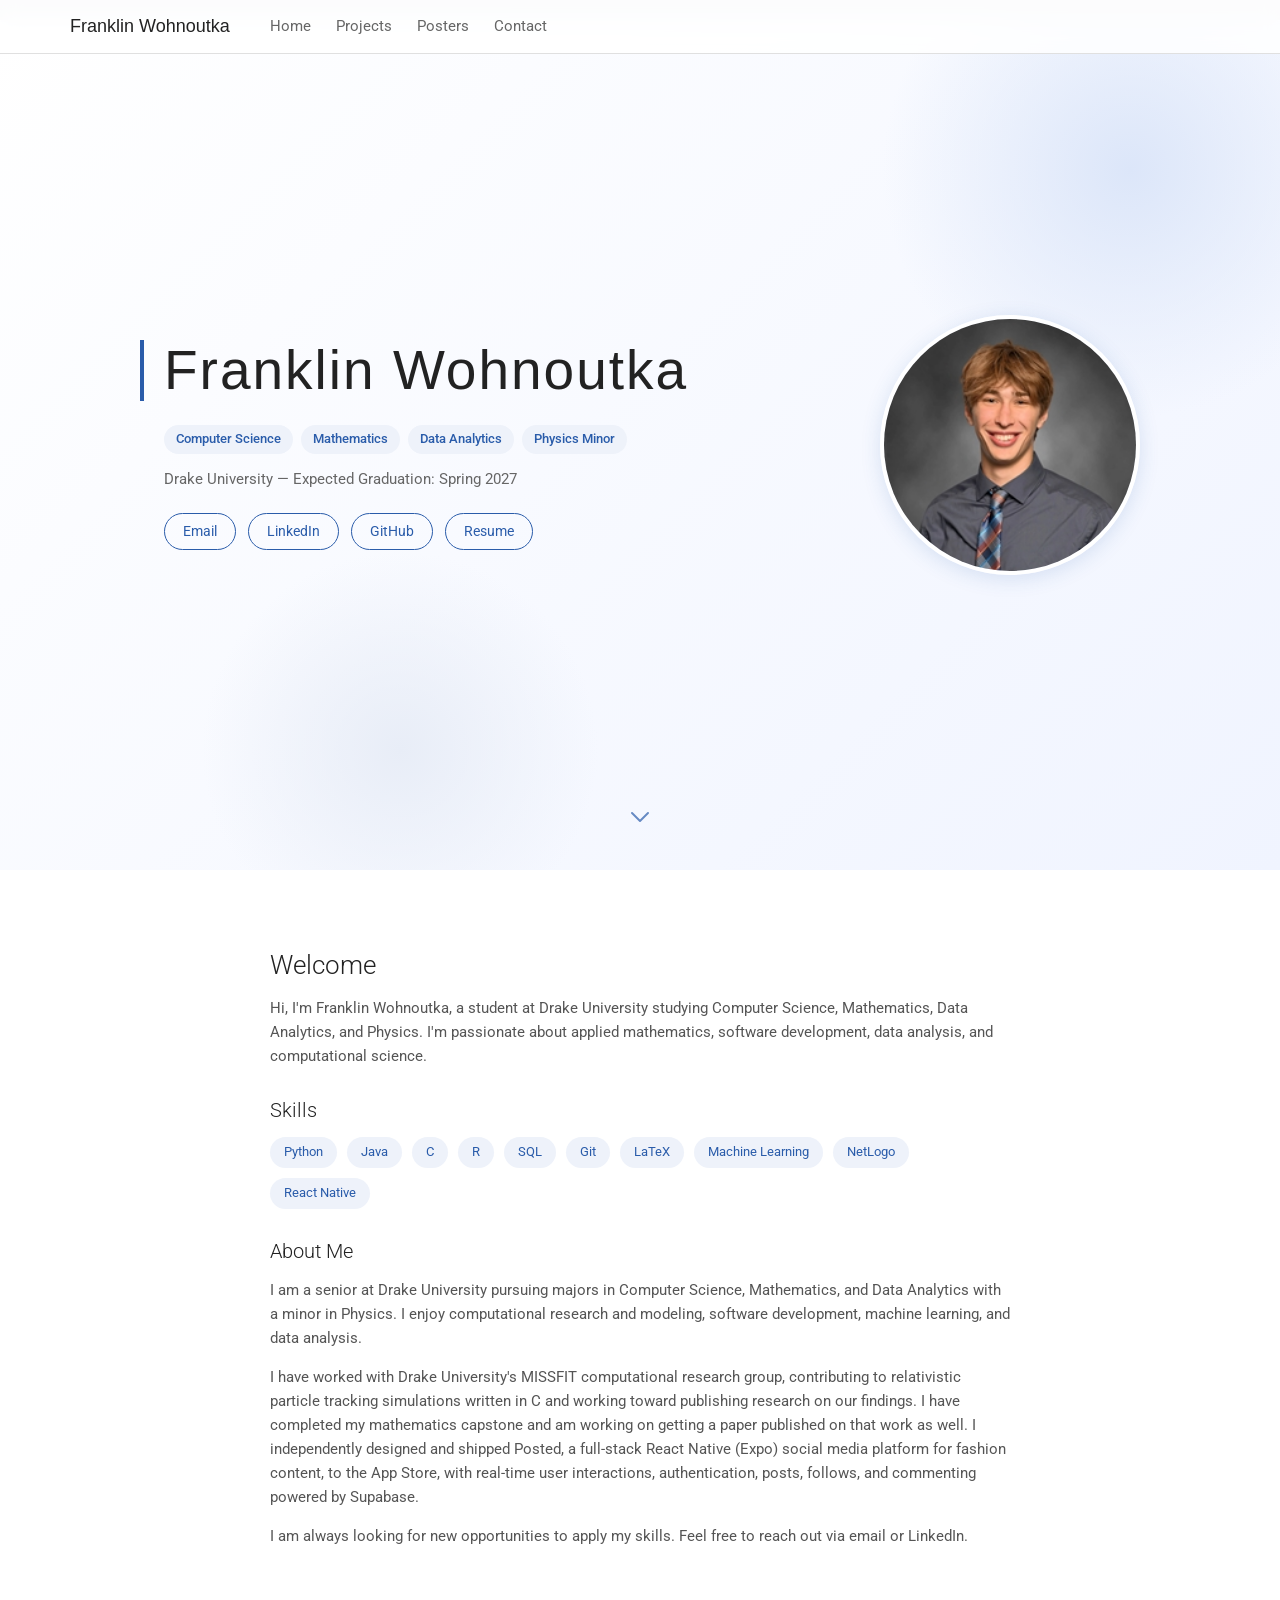
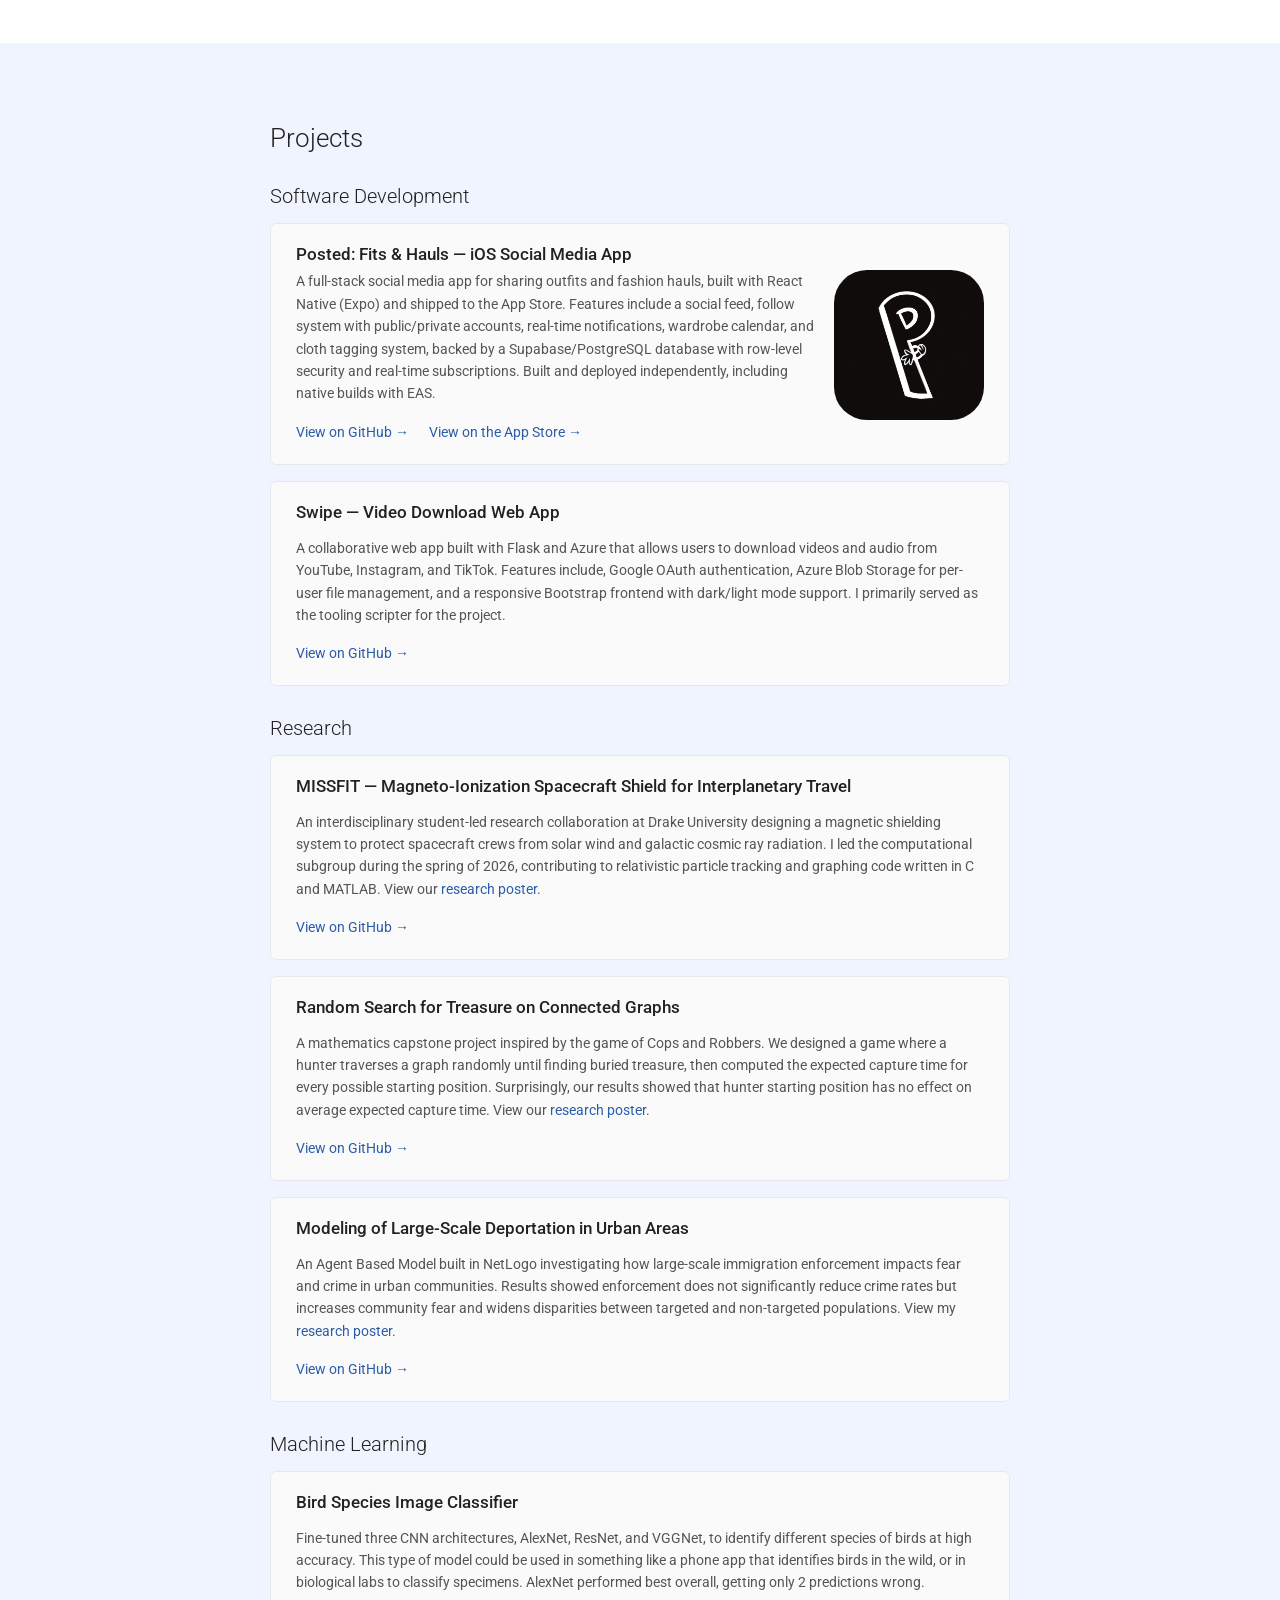
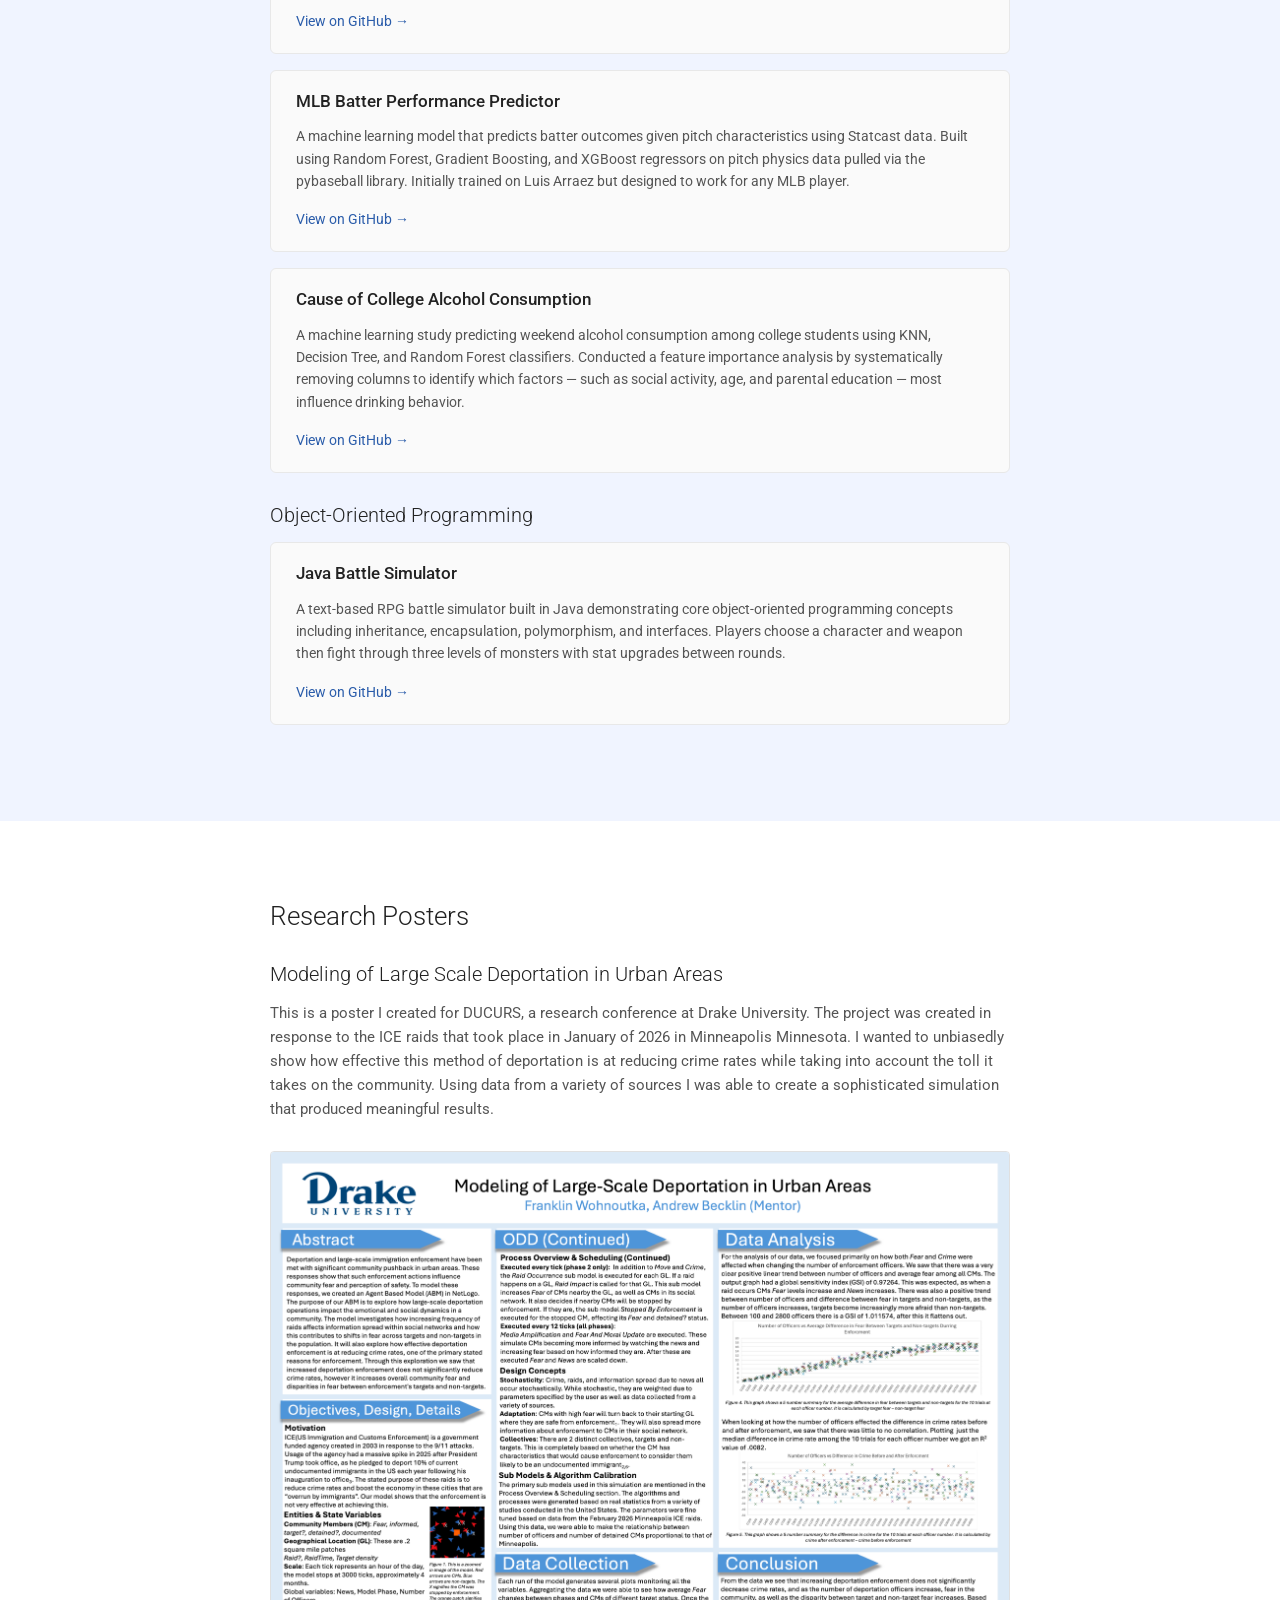
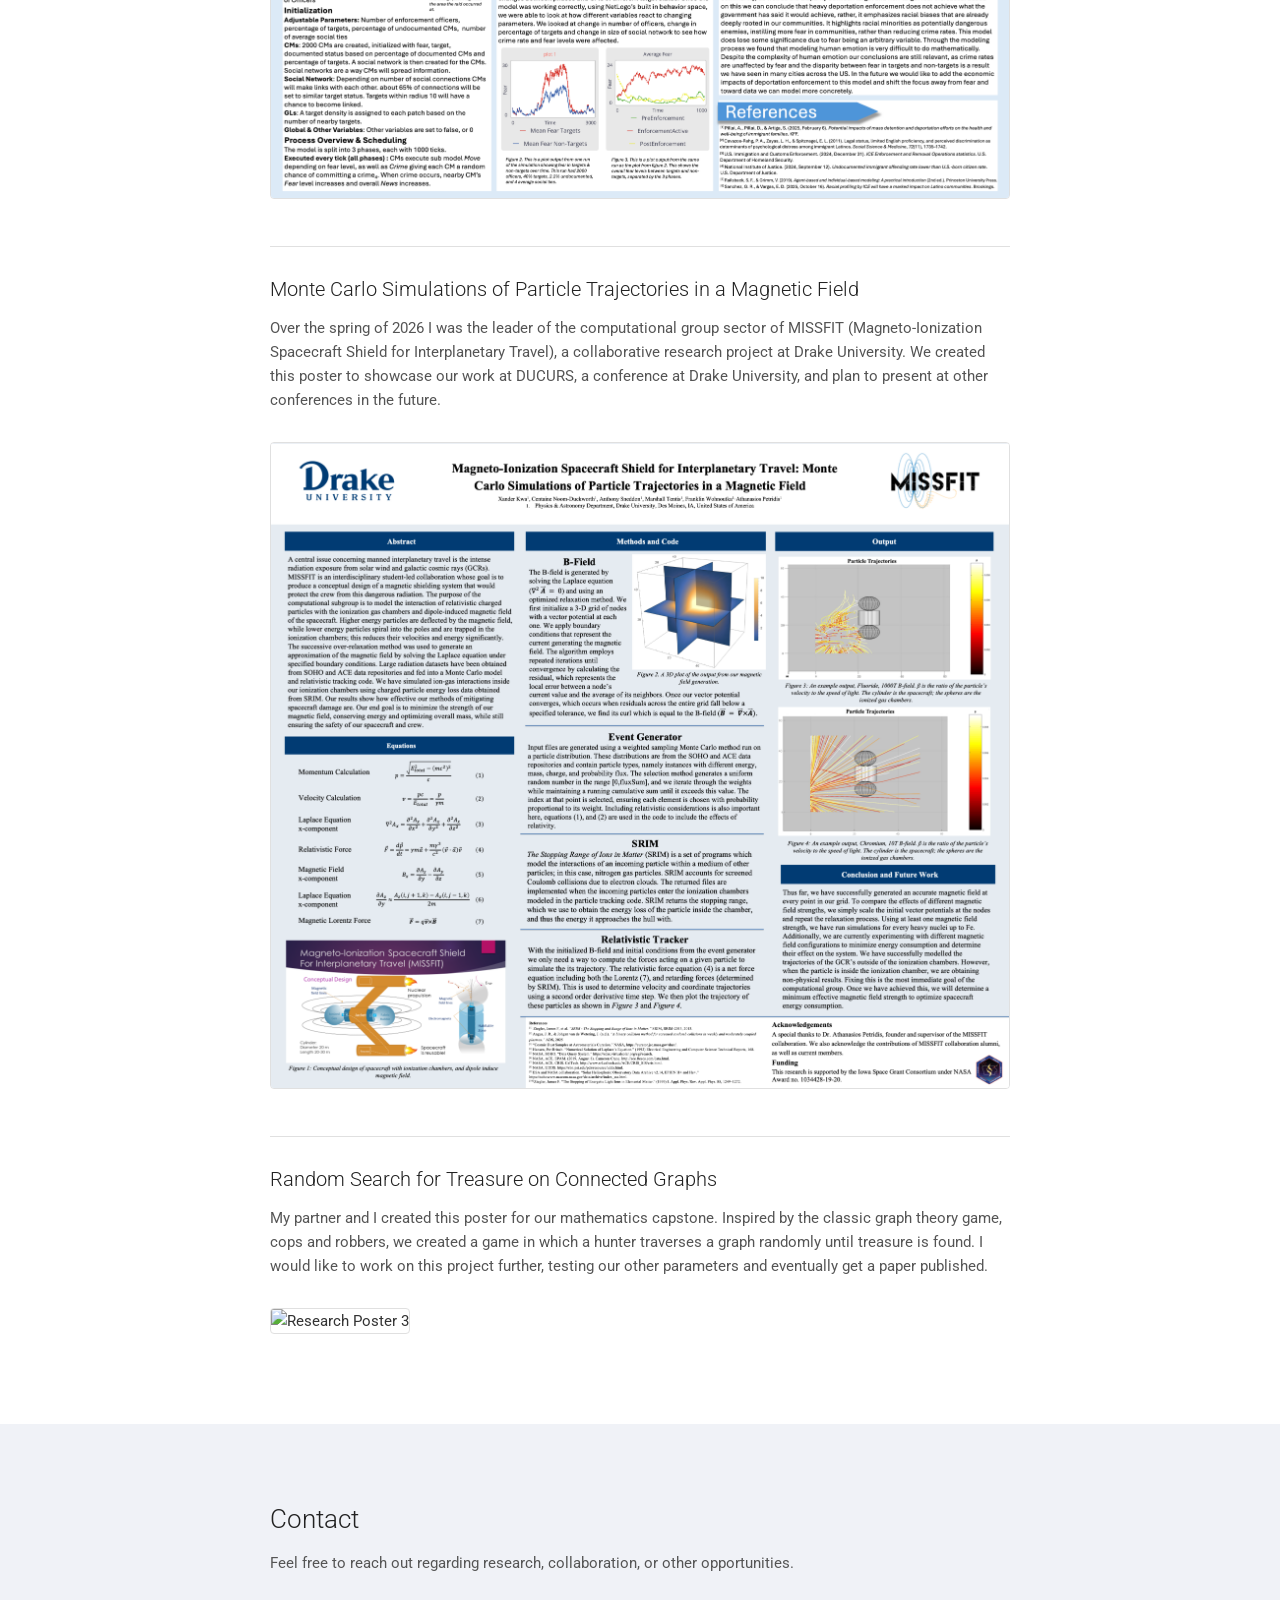
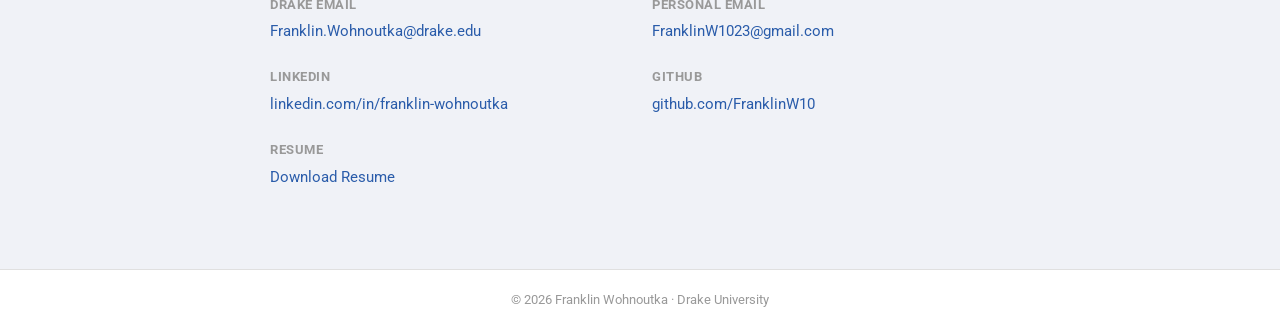
==== index.html @ c583f4cc "updating resume" ====
<!doctype html>
<html lang="en">
  <head>
    <meta charset="utf-8" />
    <title>Franklin Wohnoutka</title>

    <meta name="description" content="Franklin Wohnoutka Portfolio" />
    <meta name="author" content="Franklin Wohnoutka" />
    <meta name="viewport" content="width=device-width, initial-scale=1" />

    <link
      rel="stylesheet"
      href="https://cdnjs.cloudflare.com/ajax/libs/normalize/8.0.1/normalize.min.css"
    />

    <link
      rel="stylesheet"
      href="https://fonts.googleapis.com/css?family=Roboto:300,400,500"
    />

    <link
      rel="stylesheet"
      href="https://fonts.googleapis.com/css2?family=Playfair+Display:wght@400;500&display=swap"
    />

    <link rel="stylesheet" href="style.css" />

    <script src="https://code.jquery.com/jquery-3.4.1.min.js"></script>
  </head>

  <body>
    <!-- NAVIGATION -->

    <nav id="navbar">
      <div class="nav-container">
        <a href="#header" class="nav-name"> Franklin Wohnoutka </a>

        <ul class="main-menu">
          <li><a href="#home" class="active">Home</a></li>
          <li><a href="#projects">Projects</a></li>
          <li><a href="#posters">Posters</a></li>
          <li><a href="#contact">Contact</a></li>
        </ul>
      </div>
    </nav>
    <!-- HEADER -->

    <header id="header">
      <div class="header-inner">
        <div class="header-left">
          <h1>Franklin Wohnoutka</h1>
          <div class="badges">
            <span class="badge">Computer Science</span>
            <span class="badge">Mathematics</span>
            <span class="badge">Data Analytics</span>
            <span class="badge">Physics Minor</span>
          </div>
          <p class="subtitle">
            Drake University — Expected Graduation: Spring 2027
          </p>
          <div class="header-links">
            <a href="mailto:Franklin.Wohnoutka@drake.edu">Email</a>
            <a
              href="https://www.linkedin.com/in/franklin-wohnoutka-626499330/"
              target="_blank"
              >LinkedIn</a
            >
            <a href="https://github.com/FranklinW10" target="_blank">GitHub</a>
            <a href="Franklin_Wohnoutka_ResumeSep2026.pdf" download>Resume</a>
          </div>
        </div>
        <img
          src="638671139316132426.jpg"
          alt="Franklin Wohnoutka"
          class="headshot"
        />
      </div>
      <a href="#home" class="scroll-arrow" aria-label="Scroll down">
        <svg
          xmlns="http://www.w3.org/2000/svg"
          width="32"
          height="32"
          viewBox="0 0 24 24"
          fill="none"
          stroke="#2a5caa"
          stroke-width="1.5"
          stroke-linecap="round"
          stroke-linejoin="round"
        >
          <polyline points="6 9 12 15 18 9"></polyline>
        </svg>
      </a>
    </header>

    <!-- MAIN CONTENT -->

    <div id="container">
      <div class="inner">
        <div id="content">
          <!-- HOME -->

          <section id="home" class="content-region">
            <h2>Welcome</h2>
            <p>
              Hi, I'm Franklin Wohnoutka, a student at Drake University studying
              Computer Science, Mathematics, Data Analytics, and Physics. I'm
              passionate about applied mathematics, software development, data
              analysis, and computational science.
            </p>

            <h3>Skills</h3>
            <div class="skills">
              <span class="skill-tag">Python</span>
              <span class="skill-tag">Java</span>
              <span class="skill-tag">C</span>
              <span class="skill-tag">R</span>
              <span class="skill-tag">SQL</span>
              <span class="skill-tag">Git</span>
              <span class="skill-tag">LaTeX</span>
              <span class="skill-tag">Machine Learning</span>
              <span class="skill-tag">NetLogo</span>
              <span class="skill-tag">React Native</span>
            </div>
            <!-- Add this latter 
            <div class="project-strip">
            <img src="missfit-output.png" alt="MISSFIT simulation">
            <img src="ml-chart.png" alt="ML feature importance">
            <img src="abm-output.png" alt="ABM model">
            <img src="graph-output.png" alt="Graph theory">
            </div>
            -->
            <h3>About Me</h3>
            <p>
              I am a senior at Drake University pursuing majors in Computer
              Science, Mathematics, and Data Analytics with a minor in Physics.
              I enjoy computational research and modeling, software development,
              machine learning, and data analysis.
            </p>
            <p>
              I have worked with Drake University's MISSFIT computational
              research group, contributing to relativistic particle tracking
              simulations written in C and working toward publishing research on
              our findings. I have completed my mathematics capstone and am
              working on getting a paper published on that work as well. I
              independently designed and shipped Posted, a full-stack React
              Native (Expo) social media platform for fashion content, to the
              App Store, with real-time user interactions, authentication,
              posts, follows, and commenting powered by Supabase.
            </p>
            <p>
              I am always looking for new opportunities to apply my skills. Feel
              free to reach out via email or LinkedIn.
            </p>
          </section>

          <!-- PROJECTS -->

          <section id="projects" class="content-region">
            <h2>Projects</h2>
            <h3>Software Development</h3>

            <div class="project-card">
              <h4>Posted: Fits & Hauls — iOS Social Media App</h4>
              <div class="card-body">
                <p>
                  A full-stack social media app for sharing outfits and fashion
                  hauls, built with React Native (Expo) and shipped to the App
                  Store. Features include a social feed, follow system with
                  public/private accounts, real-time notifications, wardrobe
                  calendar, and cloth tagging system, backed by a
                  Supabase/PostgreSQL database with row-level security and
                  real-time subscriptions. Built and deployed independently,
                  including native builds with EAS.
                </p>
                <img
                  src="posted-logo.png"
                  alt="Posted logo"
                  class="inline-logo"
                />
              </div>
              <a
                href="https://github.com/FranklinW10/DigitalWardrobeApp"
                target="_blank"
                >View on GitHub →</a
              >
              <a
                href="https://apps.apple.com/us/app/posted-fits-hauls/id6791696227"
                target="_blank"
                style="margin-left: 16px"
                >View on the App Store →</a
              >
            </div>

            <div class="project-card">
              <h4>Swipe — Video Download Web App</h4>
              <p>
                A collaborative web app built with Flask and Azure that allows
                users to download videos and audio from YouTube, Instagram, and
                TikTok. Features include, Google OAuth authentication, Azure
                Blob Storage for per-user file management, and a responsive
                Bootstrap frontend with dark/light mode support. I primarily
                served as the tooling scripter for the project.
              </p>
              <a
                href="https://github.com/CS188-Swipe/Swipe/tree/main"
                target="_blank"
                >View on GitHub →</a
              >
            </div>
            <h3>Research</h3>

            <div class="project-card">
              <h4>
                MISSFIT — Magneto-Ionization Spacecraft Shield for
                Interplanetary Travel
              </h4>
              <p>
                An interdisciplinary student-led research collaboration at Drake
                University designing a magnetic shielding system to protect
                spacecraft crews from solar wind and galactic cosmic ray
                radiation. I led the computational subgroup during the spring of
                2026, contributing to relativistic particle tracking and
                graphing code written in C and MATLAB. View our
                <a href="#posters">research poster</a>.
              </p>
              <a
                href="https://github.com/FranklinW10/MISSFIT-Computational"
                target="_blank"
                >View on GitHub →</a
              >
            </div>
            <div class="project-card">
              <h4>Random Search for Treasure on Connected Graphs</h4>
              <p>
                A mathematics capstone project inspired by the game of Cops and
                Robbers. We designed a game where a hunter traverses a graph
                randomly until finding buried treasure, then computed the
                expected capture time for every possible starting position.
                Surprisingly, our results showed that hunter starting position
                has no effect on average expected capture time. View our
                <a href="#posters">research poster</a>.
              </p>
              <a
                href="https://github.com/FranklinW10/GraphTheoryCapstone"
                target="_blank"
                >View on GitHub →</a
              >
            </div>
            <div class="project-card">
              <h4>Modeling of Large-Scale Deportation in Urban Areas</h4>
              <p>
                An Agent Based Model built in NetLogo investigating how
                large-scale immigration enforcement impacts fear and crime in
                urban communities. Results showed enforcement does not
                significantly reduce crime rates but increases community fear
                and widens disparities between targeted and non-targeted
                populations. View my <a href="#posters">research poster</a>.
              </p>
              <a
                href="https://github.com/FranklinW10/ModelingLargeScaleDeportation/tree/main"
                target="_blank"
                >View on GitHub →</a
              >
            </div>

            <h3>Machine Learning</h3>

            <div class="project-card">
              <h4>Bird Species Image Classifier</h4>
              <p>
                Fine-tuned three CNN architectures, AlexNet, ResNet, and VGGNet,
                to identify different species of birds at high accuracy. This
                type of model could be used in something like a phone app that
                identifies birds in the wild, or in biological labs to classify
                specimens. AlexNet performed best overall, getting only 2
                predictions wrong.
              </p>
              <a
                href="https://github.com/FranklinW10/MLBirdImageClassifacation"
                target="_blank"
                >View on GitHub →</a
              >
            </div>

            <div class="project-card">
              <h4>MLB Batter Performance Predictor</h4>
              <p>
                A machine learning model that predicts batter outcomes given
                pitch characteristics using Statcast data. Built using Random
                Forest, Gradient Boosting, and XGBoost regressors on pitch
                physics data pulled via the pybaseball library. Initially
                trained on Luis Arraez but designed to work for any MLB player.
              </p>
              <a
                href="https://colab.research.google.com/github/FranklinW10/MLGamePred/blob/main/BaseballMLWalkthough.ipynb"
                target="_blank"
                >View on GitHub →</a
              >
            </div>

            <div class="project-card">
              <h4>Cause of College Alcohol Consumption</h4>
              <p>
                A machine learning study predicting weekend alcohol consumption
                among college students using KNN, Decision Tree, and Random
                Forest classifiers. Conducted a feature importance analysis by
                systematically removing columns to identify which factors — such
                as social activity, age, and parental education — most influence
                drinking behavior.
              </p>
              <a
                href="https://github.com/FranklinW10/CollegeAlcoholMLAnalysis/tree/main"
                target="_blank"
                >View on GitHub →</a
              >
            </div>

            <h3>Object-Oriented Programming</h3>
            <div class="project-card">
              <h4>Java Battle Simulator</h4>
              <p>
                A text-based RPG battle simulator built in Java demonstrating
                core object-oriented programming concepts including inheritance,
                encapsulation, polymorphism, and interfaces. Players choose a
                character and weapon then fight through three levels of monsters
                with stat upgrades between rounds.
              </p>
              <a
                href="https://github.com/FranklinW10/OOPBattleSimulator"
                target="_blank"
                >View on GitHub →</a
              >
            </div>
          </section>

          <!-- POSTERS -->

          <section id="posters" class="content-region">
            <h2>Research Posters</h2>

            <h3>Modeling of Large Scale Deportation in Urban Areas</h3>
            <p>
              This is a poster I created for DUCURS, a research conference at
              Drake University. The project was created in response to the ICE
              raids that took place in January of 2026 in Minneapolis Minnesota.
              I wanted to unbiasedly show how effective this method of
              deportation is at reducing crime rates while taking into account
              the toll it takes on the community. Using data from a variety of
              sources I was able to create a sophisticated simulation that
              produced meaningful results.
            </p>
            <img src="Slide1.png" class="poster" alt="Research Poster 1" />
            <hr />

            <h3>
              Monte Carlo Simulations of Particle Trajectories in a Magnetic
              Field
            </h3>
            <p>
              Over the spring of 2026 I was the leader of the computational
              group sector of MISSFIT (Magneto-Ionization Spacecraft Shield for
              Interplanetary Travel), a collaborative research project at Drake
              University. We created this poster to showcase our work at DUCURS,
              a conference at Drake University, and plan to present at other
              conferences in the future.
            </p>
            <img src="MISSFITCOMP.png" class="poster" alt="Research Poster 2" />
            <hr />

            <h3>Random Search for Treasure on Connected Graphs</h3>
            <p>
              My partner and I created this poster for our mathematics capstone.
              Inspired by the classic graph theory game, cops and robbers, we
              created a game in which a hunter traverses a graph randomly until
              treasure is found. I would like to work on this project further,
              testing our other parameters and eventually get a paper published.
            </p>
            <img
              src="Cops_and_Buried_Treasure__Copy_.png"
              class="poster"
              alt="Research Poster 3"
            />
          </section>

          <!-- CONTACT -->

          <section id="contact" class="content-region">
            <h2>Contact</h2>

            <p>
              Feel free to reach out regarding research, collaboration, or other
              opportunities.
            </p>

            <div class="contact-grid">
              <div class="contact-item">
                <strong>Drake Email</strong>
                <a href="mailto:Franklin.Wohnoutka@drake.edu"
                  >Franklin.Wohnoutka@drake.edu</a
                >
              </div>

              <div class="contact-item">
                <strong>Personal Email</strong>
                <a href="mailto:FranklinW1023@gmail.com"
                  >FranklinW1023@gmail.com</a
                >
              </div>

              <div class="contact-item">
                <strong>LinkedIn</strong>
                <a
                  href="https://www.linkedin.com/in/franklin-wohnoutka-626499330/"
                  target="_blank"
                  >linkedin.com/in/franklin-wohnoutka</a
                >
              </div>

              <div class="contact-item">
                <strong>GitHub</strong>
                <a href="https://github.com/FranklinW10" target="_blank"
                  >github.com/FranklinW10</a
                >
              </div>

              <div class="contact-item">
                <strong>Resume</strong>
                <a href="Franklin_Wohnoutka_ResumeSep2026.pdf" download
                  >Download Resume</a
                >
              </div>
            </div>
          </section>
        </div>
      </div>
    </div>

    <footer>
      <p>© 2026 Franklin Wohnoutka · Drake University</p>
    </footer>

    <script>
      $(window).on("scroll", function () {
        let current = "";

        $("section").each(function () {
          let top = $(this).offset().top - 120;

          if ($(window).scrollTop() >= top) {
            current = $(this).attr("id");
          }
        });

        $(".main-menu a").removeClass("active");

        $('.main-menu a[href="#' + current + '"]').addClass("active");
      });
    </script>
    <div class="lightbox" id="lightbox">
      <img id="lightbox-img" src="" alt="Expanded poster" />
    </div>

    <script>
      document.querySelectorAll(".poster").forEach(function (img) {
        img.addEventListener("click", function () {
          document.getElementById("lightbox-img").src = this.src;
          document.getElementById("lightbox").classList.add("active");
        });
      });

      document
        .getElementById("lightbox")
        .addEventListener("click", function () {
          this.classList.remove("active");
        });
    </script>
  </body>
</html>
---- style.css ----
/* Global reset */
*,
*::before,
*::after {
  box-sizing: border-box;
}

html {
  font-size: 62.5%;
  scroll-behavior: smooth;
}

body {
    overflow-x: hidden;
  margin: 0;
  padding: 0;
  font-size: 1.5rem;
  line-height: 1.6;
  font-weight: 400;
  font-family: "Roboto", "Helvetica Neue", Helvetica, Arial, sans-serif;
  color: #333;
  background-color: #e8ebee;
}
.card-body {
  display: flex;
  align-items: stretch;
  gap: 16px;
}

.card-body p {
  flex: 1;
  margin: 0;
}

.inline-logo {
  height: 150px;
  width: 150px;
  border-radius: 22%;
  object-fit: cover;
  flex-shrink: 0;
}

/* Links */
a {
  color: #2a5caa;
  text-decoration: none;
}
a:hover {
  text-decoration: underline;
}
a:focus {
  outline: 2px dotted #2a5caa;
  outline-offset: 2px;
}

/* Headings */
h1, h2, h3, h4, h5, h6 {
  margin-top: 0;
  margin-bottom: 1.5rem;
  line-height: 1.2;
  font-weight: 300;
  color: #222;
}
h1 {
  font-family: "Playfair Display", Georgia, serif;
  font-size: 3.6rem;
  font-weight: 500;
  letter-spacing: .05rem;
}
h2 { font-size: 2.6rem; }
h3 { font-size: 2rem; margin-top: 3rem; }
h4 { font-size: 1.7rem; font-weight: 500; margin-bottom: .5rem; }

p {
  margin-bottom: 1.5rem;
  color: #555;
}

/* Sticky navbar */
#navbar {
  position: fixed;
  top: 0;
  width: 100%;
  margin: 0;
  padding: 12px 0;
  background: rgba(255, 255, 255, 0.85);
  backdrop-filter: blur(10px);
  -webkit-backdrop-filter: blur(10px);
  border-bottom: 1px solid #e0e0e0;
  z-index: 1000;
}




.nav-container {
  display: flex;
  align-items: center;
  width: 100%;
  max-width: 1200px;
  margin: 0 auto;
  padding: 0 30px;
  gap: 40px;
}

.main-menu {
  display: flex;
  gap: 25px;
  list-style: none;
  margin: 0;
  padding: 0;
}

.nav-name {
  font-size: clamp(1.2rem, 2vw, 1.8rem);
  font-weight: 500;
  font-family: "Raleway", sans-serif;
  color: #222;
  text-decoration: none;
  white-space: nowrap;
}
.nav-name:hover {
  color: #2a5caa;
  text-decoration: none;
}

.main-menu a {
  font-size: clamp(1.1rem, 1.5vw, 1.5rem);
  color: #666;
  text-decoration: none;
  font-size: 1.5rem;
}
.main-menu a:hover { color: #222; }
.main-menu a.active {
  color: #222;
  border-bottom: 2px solid #2a5caa;
}

/* Header — full viewport height */
#header {
    
  min-height: calc(100vh - 50px);
  margin-top: 20px;
  padding: 80px;
  background: linear-gradient(135deg, #ffffff 0%, #f0f4ff 100%);
  position: relative;
  overflow: hidden;
  display: flex;
  align-items: center;
  justify-content: center;
    margin-left: 0;
  margin-right: 0;
  width: 100%;
}

#header::before {
  content: "";
  position: absolute;
  top: -100px;
  right: -100px;
  width: 500px;
  height: 500px;
  border-radius: 50%;
  background: radial-gradient(circle, #dce6f9 0%, transparent 70%);
  z-index: 0;
}

#header::after {
  content: "";
  position: absolute;
  bottom: -80px;
  left: 200px;
  width: 400px;
  height: 400px;
  border-radius: 50%;
  background: radial-gradient(circle, #e8edf7 0%, transparent 70%);
  z-index: 0;
}

.header-inner {
  display: flex;
  justify-content: space-between;
  align-items: center;
  gap: 60px;
  width: 100%;
  max-width: 1000px;
  position: relative;
  z-index: 1;
}

.header-left {
  display: flex;
  flex-direction: column;
}

.header-left h1 {
  font-family: "Raleway", sans-serif;
  font-weight: 300;
  letter-spacing: .2rem;
  font-size: 5.5rem;
  margin-bottom: 12px;
  padding-left: 20px;
  border-left: 4px solid #2a5caa;
  line-height: 1.1;
}

.badges {
  display: flex;
  flex-wrap: wrap;
  gap: 8px;
  margin: 12px 0;
  padding-left: 24px;
}

.badge {
  background: #eef2fa;
  color: #2a5caa;
  padding: 4px 12px;
  border-radius: 20px;
  font-size: 1.3rem;
  font-weight: 500;
}

.subtitle {
  margin: 4px 0;
  line-height: 1.3;
  padding-left: 24px;
  color: #666;
  font-size: 1.5rem;
}

.header-links {
  display: flex;
  gap: 12px;
  margin-top: 20px;
  padding-left: 24px;
}

.header-links a {
  font-size: 1.4rem;
  color: #2a5caa;
  border: 1px solid #2a5caa;
  padding: 6px 18px;
  border-radius: 20px;
  transition: all .2s;
}

.header-links a:hover {
  background: #2a5caa;
  color: white;
  text-decoration: none;
}

.headshot {
  width: 260px;
  height: 260px;
  border-radius: 50%;
  object-fit: cover;
  object-position: center 15%;
  border: 4px solid white;
  box-shadow: 0 4px 20px rgba(42, 92, 170, 0.15);
  flex-shrink: 0;
  position: relative;
  z-index: 1;
}

/* Main container */
#container { width: 100%; }

.inner {
  max-width: 860px;
  margin: auto;
  padding: 0 20px;
}

#content {
  padding: 0;
  background: transparent;
  border: none;
}

/* Strip in header add later
.project-strip {
  display: flex;
  gap: 15px;
  overflow-x: auto;
  margin-top: 30px;
  padding: 10px 0;
}

.project-strip img {
  height: 180px;
  width: auto;
  border-radius: 6px;
  border: 1px solid #e0e0e0;
  flex-shrink: 0;
}
*/

/* Sections */
.content-region {
  padding: 80px 40px;
  position: relative;
  scroll-margin-top: 60px;
  border-bottom: 1px solid #e6e6e6;
}

.content-region:last-child {
  border-bottom: none;
}

#home {
  background-color: white;
  border-bottom: none;
  padding: 80px 40px;
  position: relative;
}

#home::before {
  content: "";
  position: absolute;
  top: 0;
  left: 50%;
  width: 100vw;
  height: 100%;
  transform: translateX(-50%);
  background: white;
  z-index: -1;
}

.scroll-arrow {
  position: absolute;
  bottom: 30px;
  left: 50%;
  transform: translateX(-50%);
  z-index: 1;
  animation: bounce 2s infinite;
  opacity: 0.7;
  transition: opacity .2s;
}

.scroll-arrow:hover {
  opacity: 1;
  text-decoration: none;
}

@keyframes bounce {
  0%, 100% { transform: translateX(-50%) translateY(0); }
  50% { transform: translateX(-50%) translateY(8px); }
}


#projects {
  background-color: #f0f4ff;
  border-bottom: none;
  padding: 80px 40px;
  position: relative;
}

#projects::before  {
  content: "";
  position: absolute;
  top: 0;
  left: 50%;
  width: 100vw;
  height: 100%;
  transform: translateX(-50%);
  background: #f0f4ff;
  z-index: -1;
}

#posters {
  border-bottom: none;
}

#posters::before {
  content: "";
  position: absolute;
  top: 0;
  left: 50%;
  width: 100vw;
  height: 100%;
  transform: translateX(-50%);
  background: white;
  z-index: -1;
}
.poster {
  width: 100%;
  max-width: 100%;
  border-radius: 4px;
  border: 1px solid #e0e0e0;
  margin-top: 15px;
  margin-bottom: 10px;
  cursor: zoom-in;
  transition: transform .2s ease, box-shadow .2s ease;
}

.poster:hover {
  transform: scale(1.01);
  box-shadow: 0 4px 16px rgba(0,0,0,.1);
}

.lightbox {
  display: none;
  position: fixed;
  top: 0;
  left: 0;
  width: 100%;
  height: 100%;
  background: rgba(0,0,0,.85);
  z-index: 2000;
  cursor: zoom-out;
  align-items: center;
  justify-content: center;
}

.lightbox.active {
  display: flex;
}

.lightbox img {
  max-width: 90%;
  max-height: 90vh;
  border-radius: 4px;
  box-shadow: 0 8px 40px rgba(0,0,0,.5);
}
/* Project cards */
.project-card {
  background: #fafafa;
  border: 1px solid #e8e8e8;
  border-radius: 6px;
  padding: 20px 25px;
  margin-bottom: 16px;
  transition: box-shadow .2s ease;
}

.project-card:hover {
  box-shadow: 0 2px 8px rgba(0,0,0,.08);
}

.project-card h4 { margin-bottom: 6px; }

.project-card p,
.project-card a { font-size: 1.4rem; }

/* Skills */
.skills {
  display: flex;
  flex-wrap: wrap;
  gap: 10px;
}

.skill-tag {
  padding: 5px 14px;
  border-radius: 20px;
  background: #eef2fa;
  color: #2a5caa;
  font-size: 1.3rem;
}

/* Posters */
.poster {
  width: 100%;
  max-width: 100%;
  border-radius: 4px;
  border: 1px solid #e0e0e0;
  margin-top: 15px;
  margin-bottom: 10px;
}

hr {
  border: none;
  border-top: 1px solid #e0e0e0;
  margin: 30px 0;
}

/* Contact */
.contact-links {
  display: flex;
  flex-direction: column;
  gap: 16px;
  margin-top: 20px;
}

.contact-item {
  display: flex;
  flex-direction: column;
  gap: 4px;
}

.contact-item strong {
  font-size: 1.3rem;
  text-transform: uppercase;
  letter-spacing: .05rem;
  color: #999;
}

/* Footer */
footer {
  background: white;
  border-top: 1px solid #e0e0e0;
  padding: 20px;
  text-align: center;
}

footer p {
  margin: 0;
  color: #999;
  font-size: 1.3rem;
}

/* Utility */
.hide { display: none; }
.show { display: block; }

/* Contact */
#contact {
  position: relative;
  border-bottom: none;
}

#contact::before {
  content: "";
  position: absolute;
  top: 0;
  left: 50%;
  width: 100vw;
  height: 100%;
  transform: translateX(-50%);
  background: #f0f2f7;
  z-index: -1;
}

.contact-grid {
    display: grid;
    grid-template-columns: 1fr 1fr;
    gap: 24px;
    margin-top: 20px;
}

/* Mobile */
@media (max-width: 768px) {
  #header {
    padding: 80px 20px 60px 20px;
    min-height: 80vh;
  }
  .header-inner {
    flex-direction: column-reverse;
    text-align: center;
    gap: 25px;
  }
  .header-left h1 {
    font-size: 3.6rem;
    border-left: none;
    padding-left: 0;
    text-align: center;
  }
  .badges {
    justify-content: center;
    padding-left: 0;
  }
  .subtitle {
    padding-left: 0;
    text-align: center;
  }
  .header-links {
    justify-content: center;
    padding-left: 0;
    flex-wrap: wrap;
  }
  .headshot {
    width: 160px;
    height: 160px;
  }
  .main-menu {
    gap: 15px;
    flex-wrap: wrap;
  }
  .content-region {
    padding: 60px 20px;
  }
  .contact-grid {
    grid-template-columns: 1fr;
  }
}
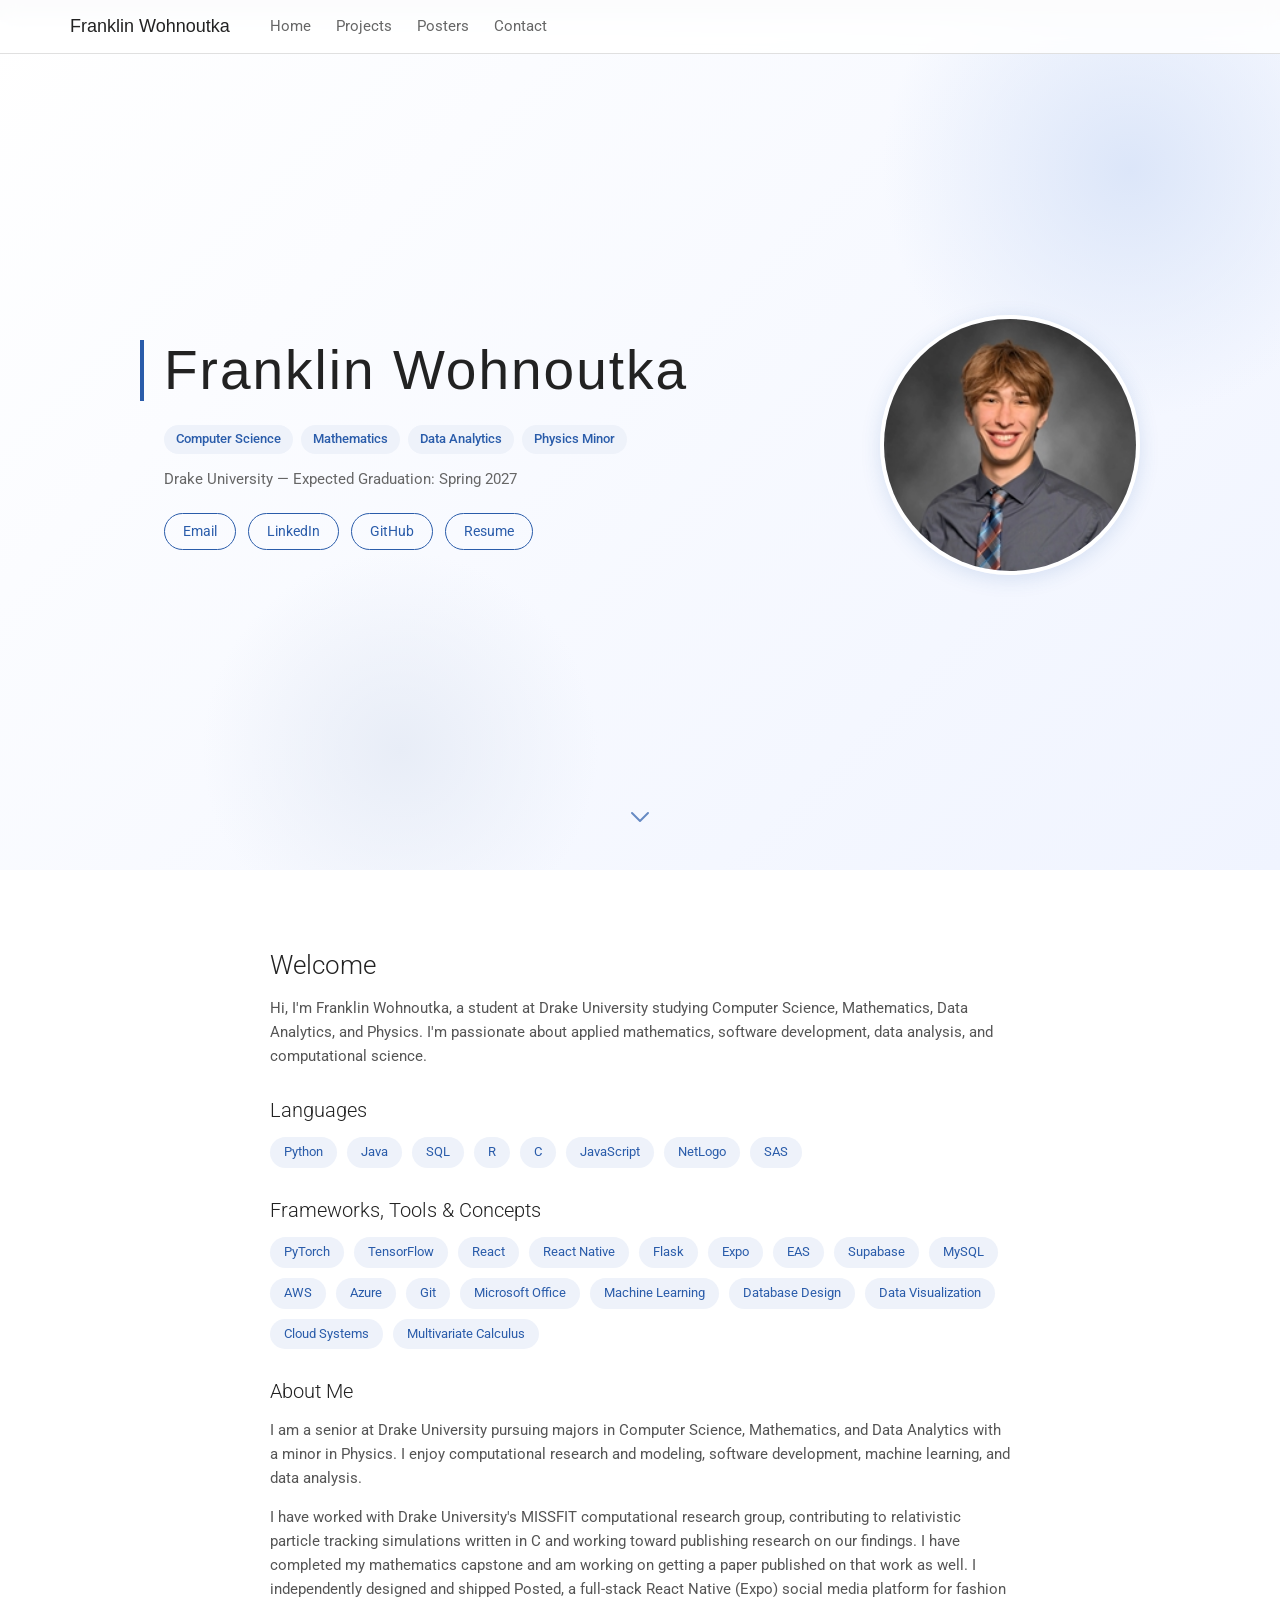
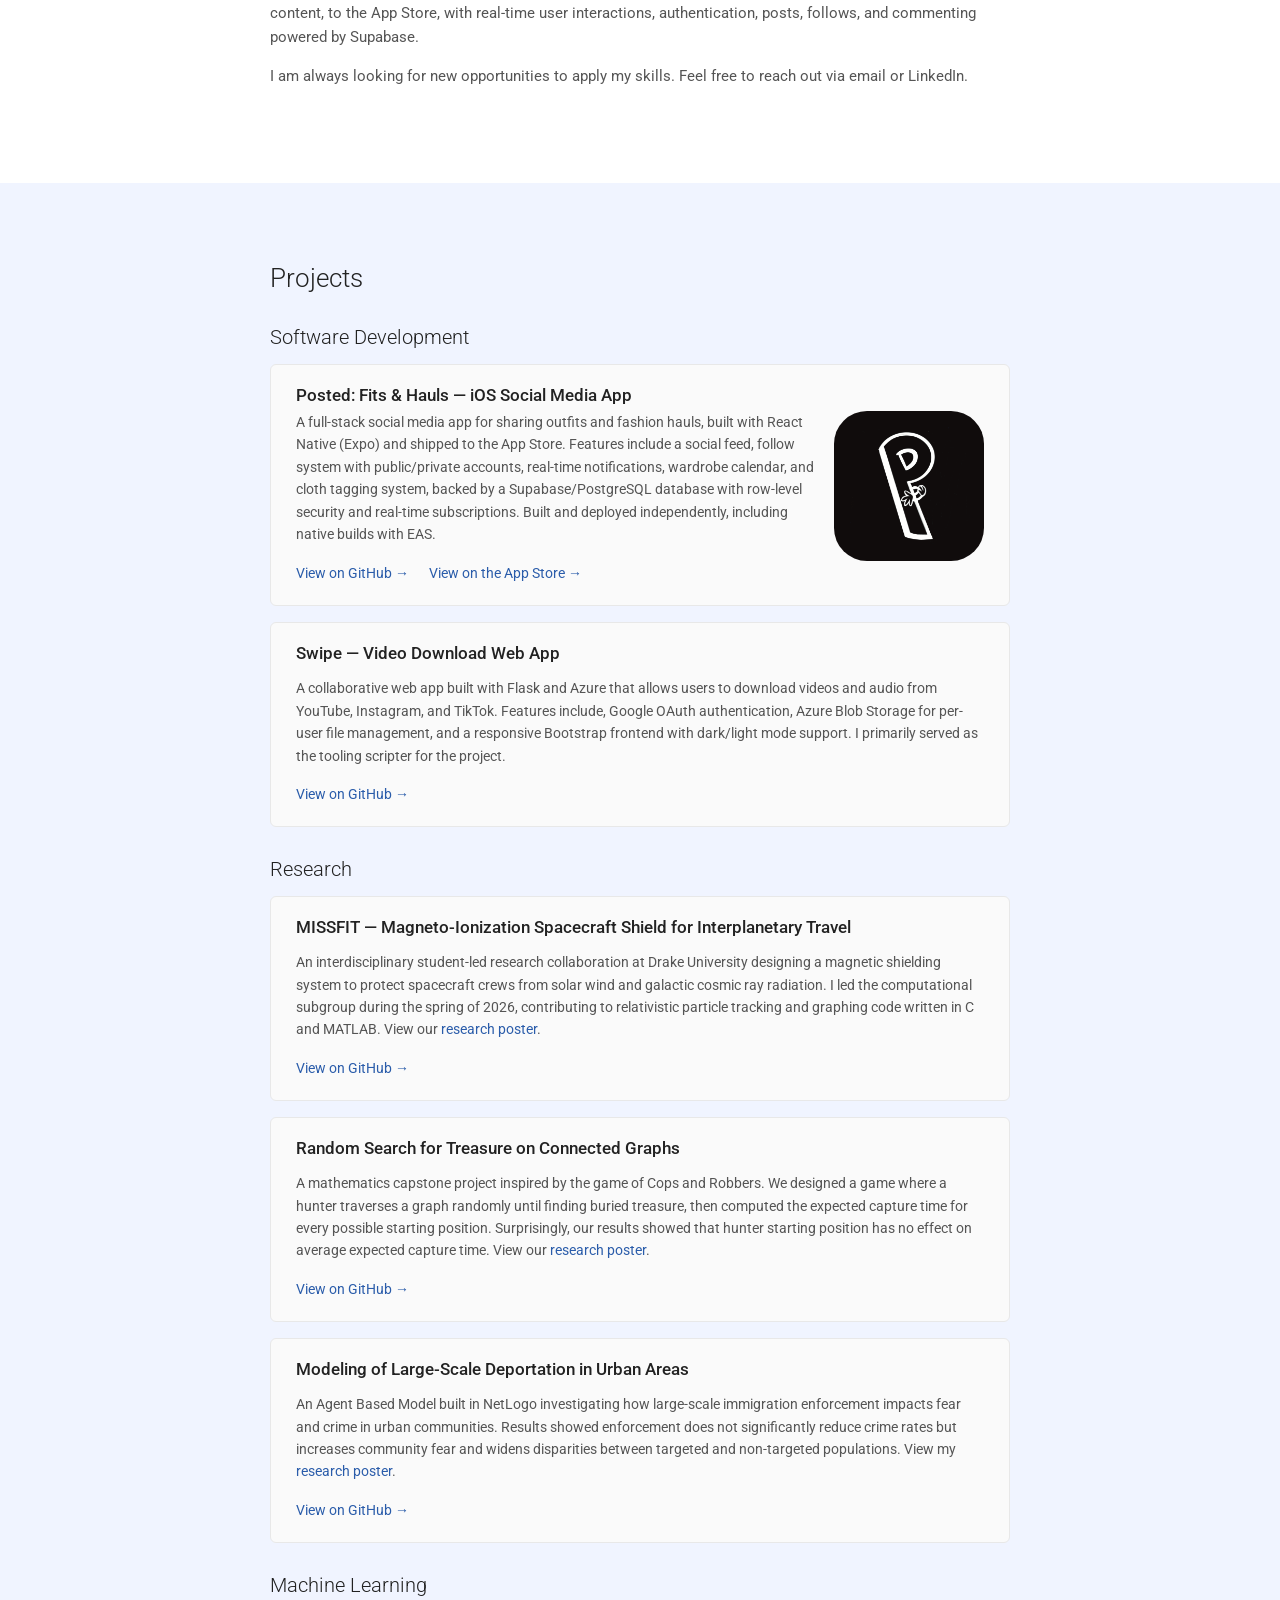
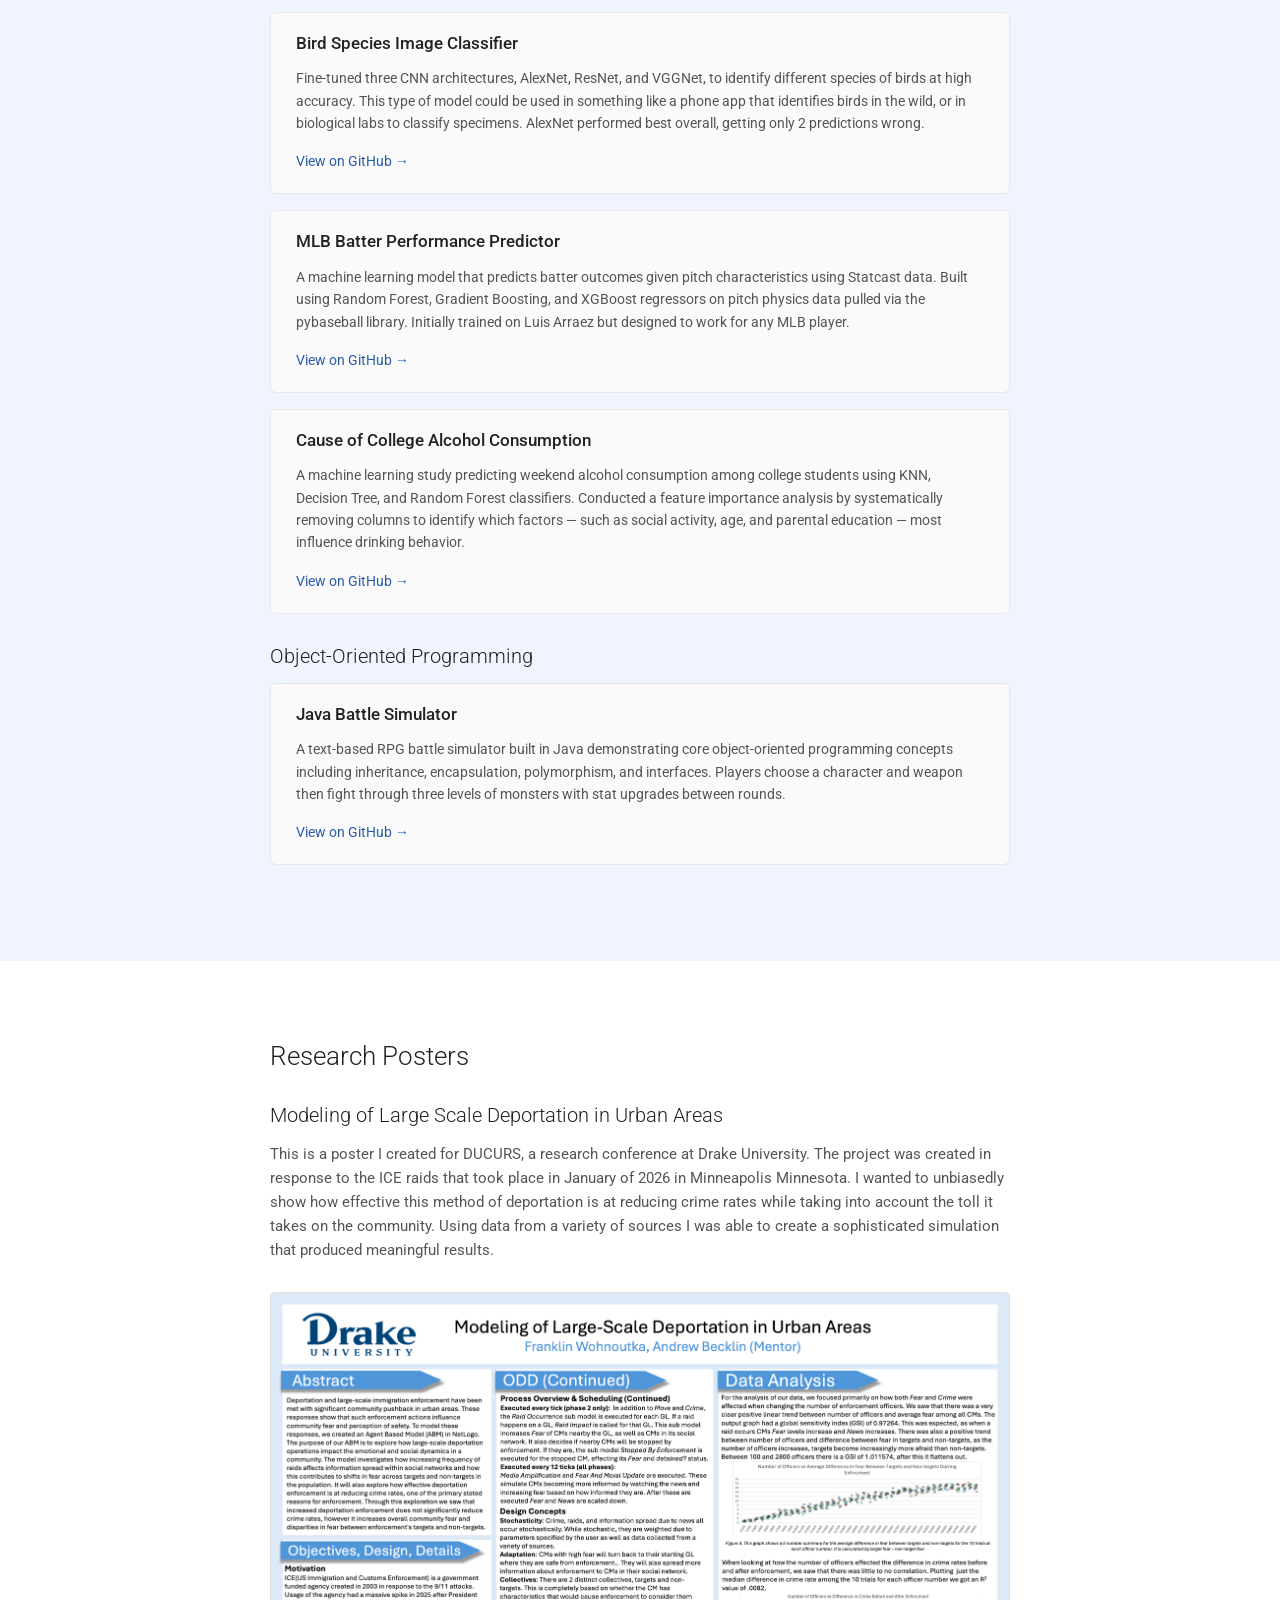
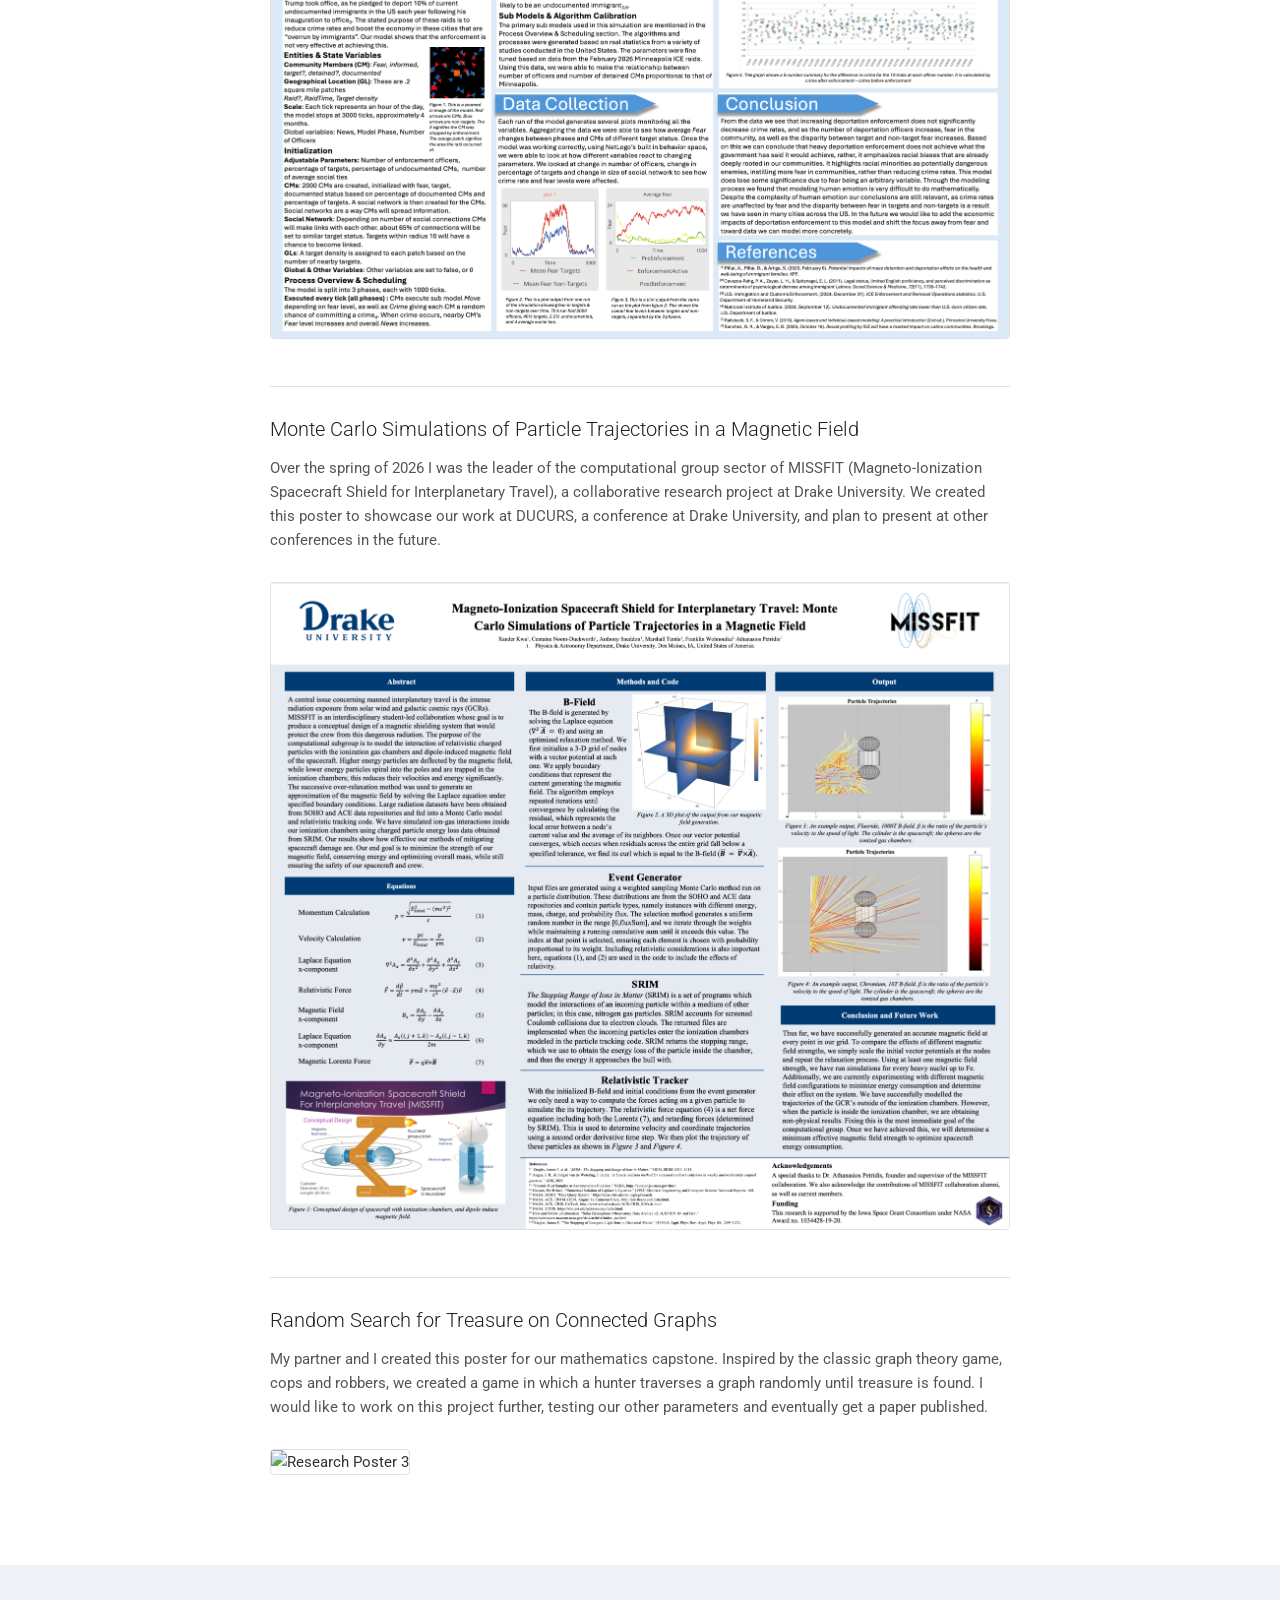
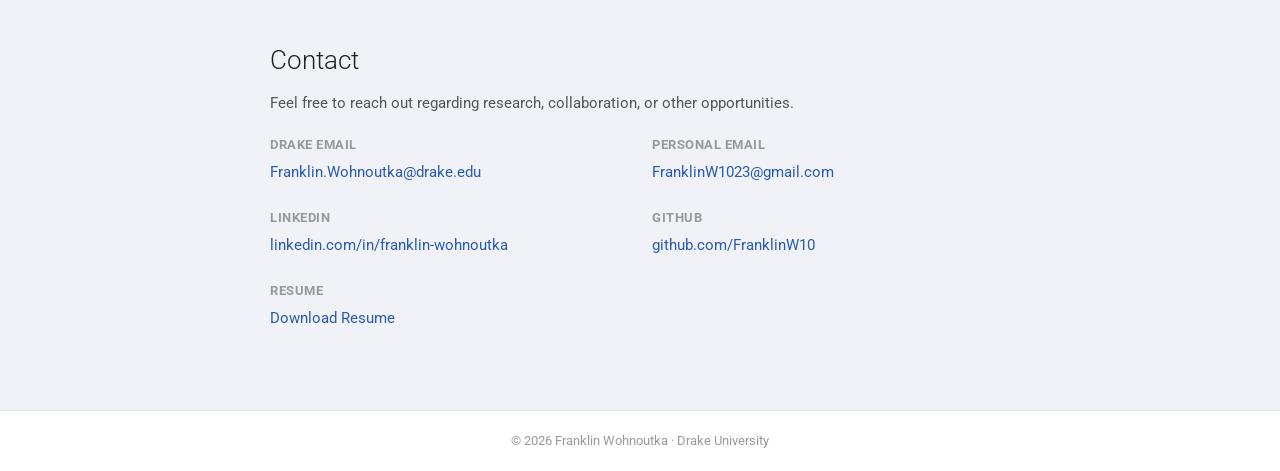
==== commit cc66c359: "updating resume" ====
--- a/index.html
+++ b/index.html
@@ -108,18 +108,38 @@
               analysis, and computational science.
             </p>
 
-            <h3>Skills</h3>
+            <h3>Languages</h3>
             <div class="skills">
               <span class="skill-tag">Python</span>
               <span class="skill-tag">Java</span>
+              <span class="skill-tag">SQL</span>
+              <span class="skill-tag">R</span>
               <span class="skill-tag">C</span>
-              <span class="skill-tag">R</span>
-              <span class="skill-tag">SQL</span>
+              <span class="skill-tag">JavaScript</span>
+              <span class="skill-tag">NetLogo</span>
+              <span class="skill-tag">SAS</span>
+            </div>
+
+            <h3>Frameworks, Tools &amp; Concepts</h3>
+            <div class="skills">
+              <span class="skill-tag">PyTorch</span>
+              <span class="skill-tag">TensorFlow</span>
+              <span class="skill-tag">React</span>
+              <span class="skill-tag">React Native</span>
+              <span class="skill-tag">Flask</span>
+              <span class="skill-tag">Expo</span>
+              <span class="skill-tag">EAS</span>
+              <span class="skill-tag">Supabase</span>
+              <span class="skill-tag">MySQL</span>
+              <span class="skill-tag">AWS</span>
+              <span class="skill-tag">Azure</span>
               <span class="skill-tag">Git</span>
-              <span class="skill-tag">LaTeX</span>
+              <span class="skill-tag">Microsoft Office</span>
               <span class="skill-tag">Machine Learning</span>
-              <span class="skill-tag">NetLogo</span>
-              <span class="skill-tag">React Native</span>
+              <span class="skill-tag">Database Design</span>
+              <span class="skill-tag">Data Visualization</span>
+              <span class="skill-tag">Cloud Systems</span>
+              <span class="skill-tag">Multivariate Calculus</span>
             </div>
             <!-- Add this latter 
             <div class="project-strip">
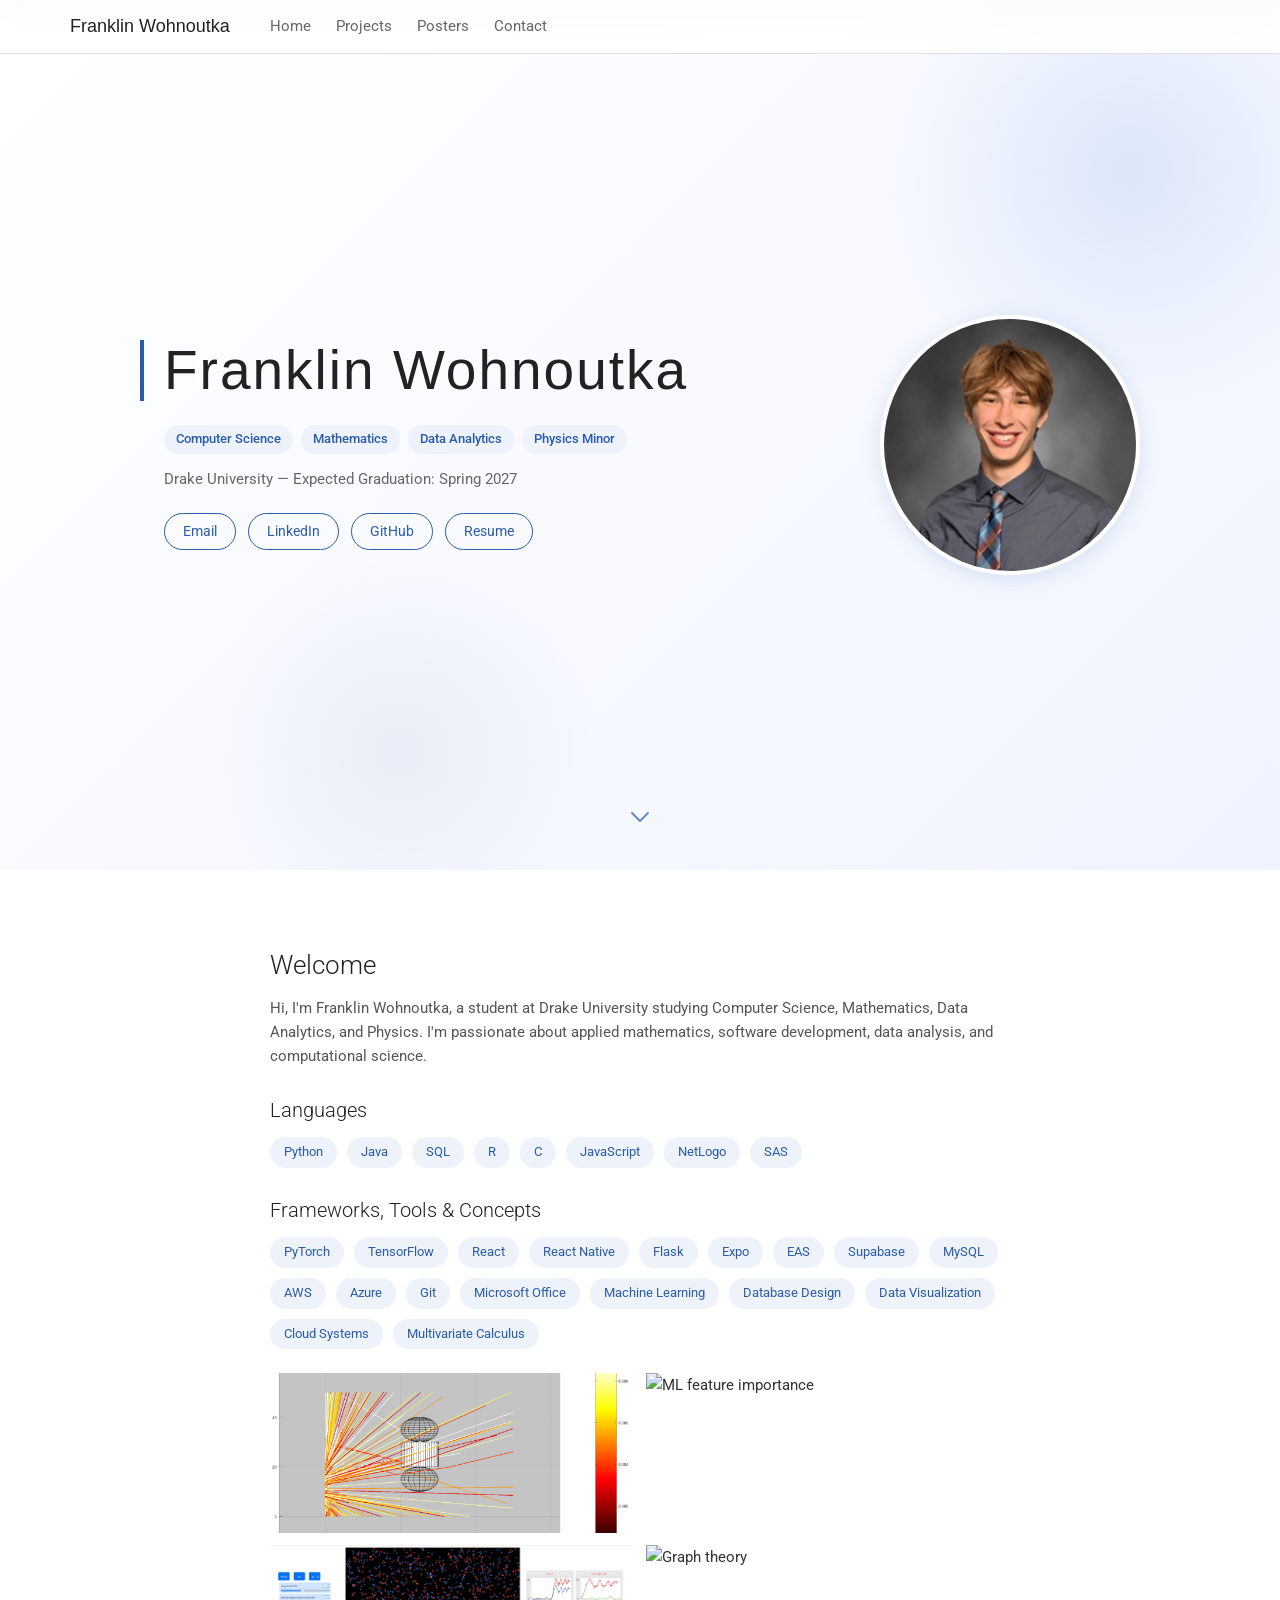
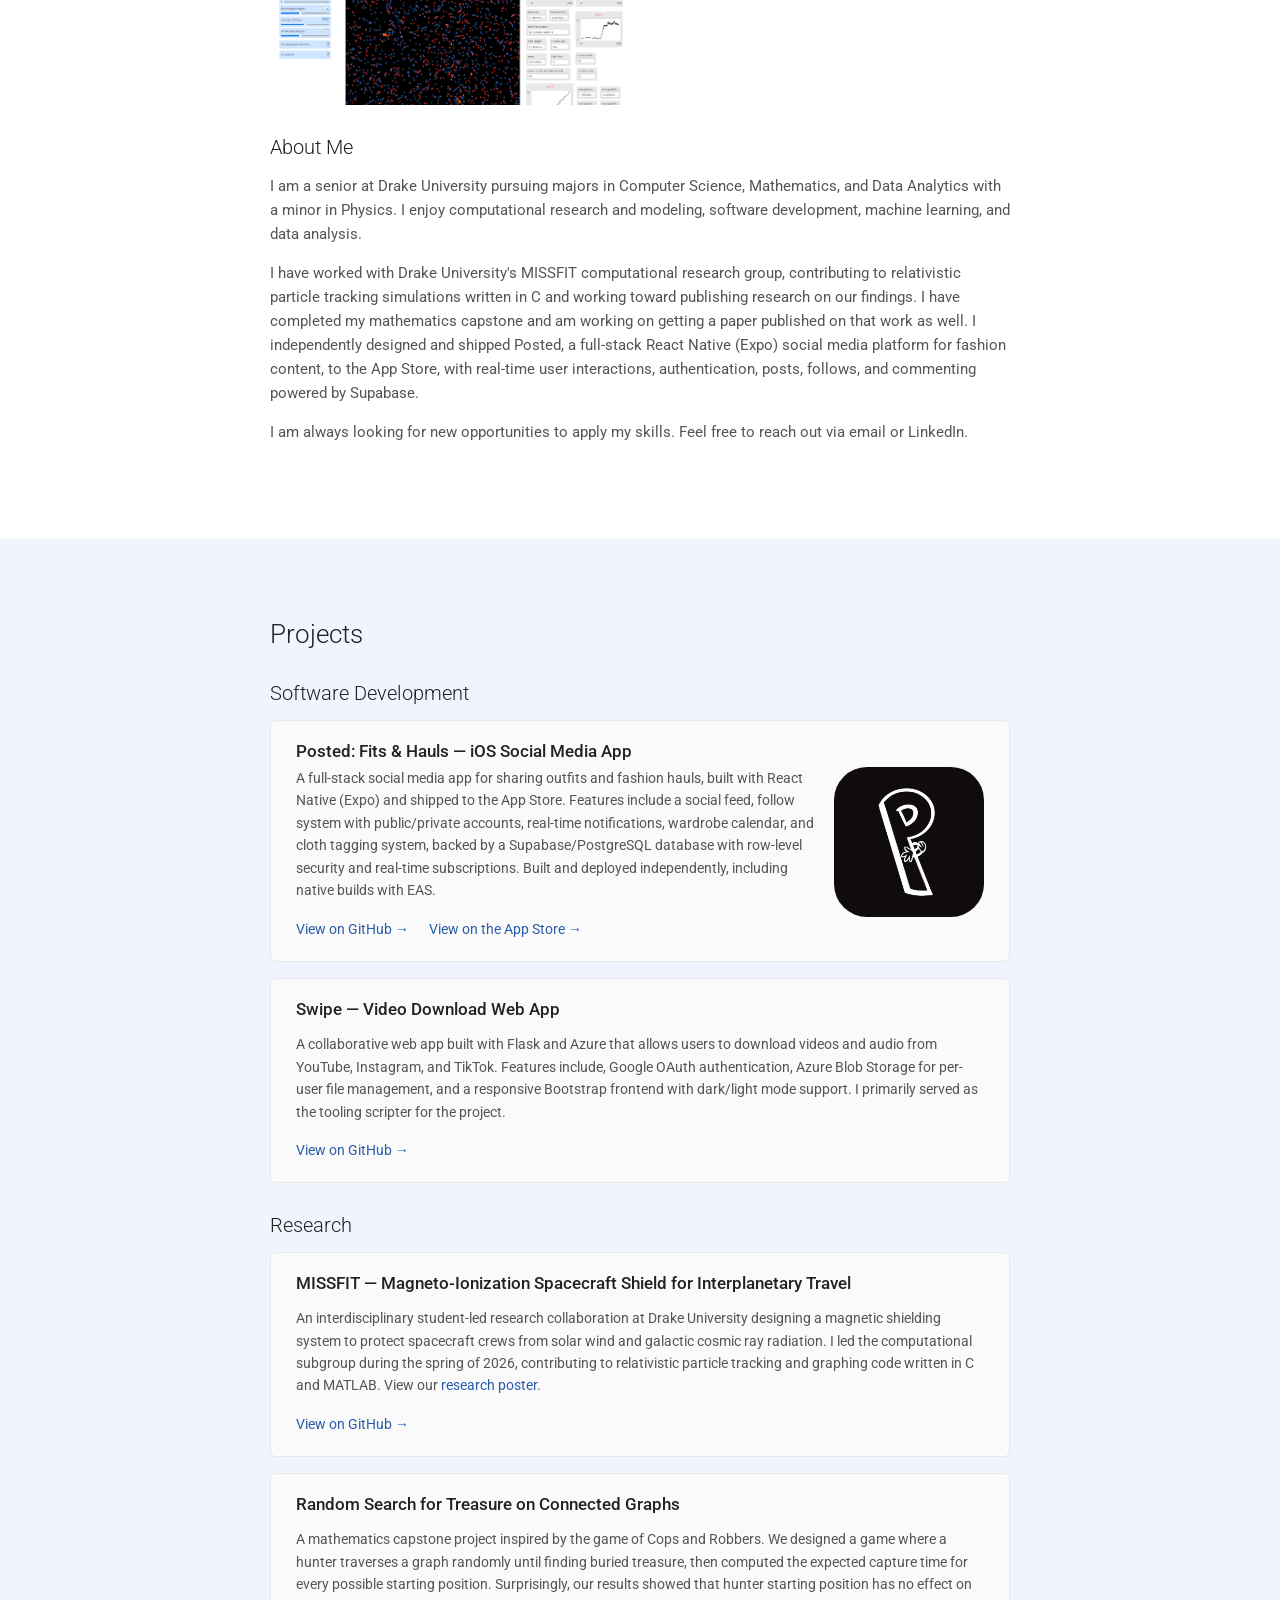
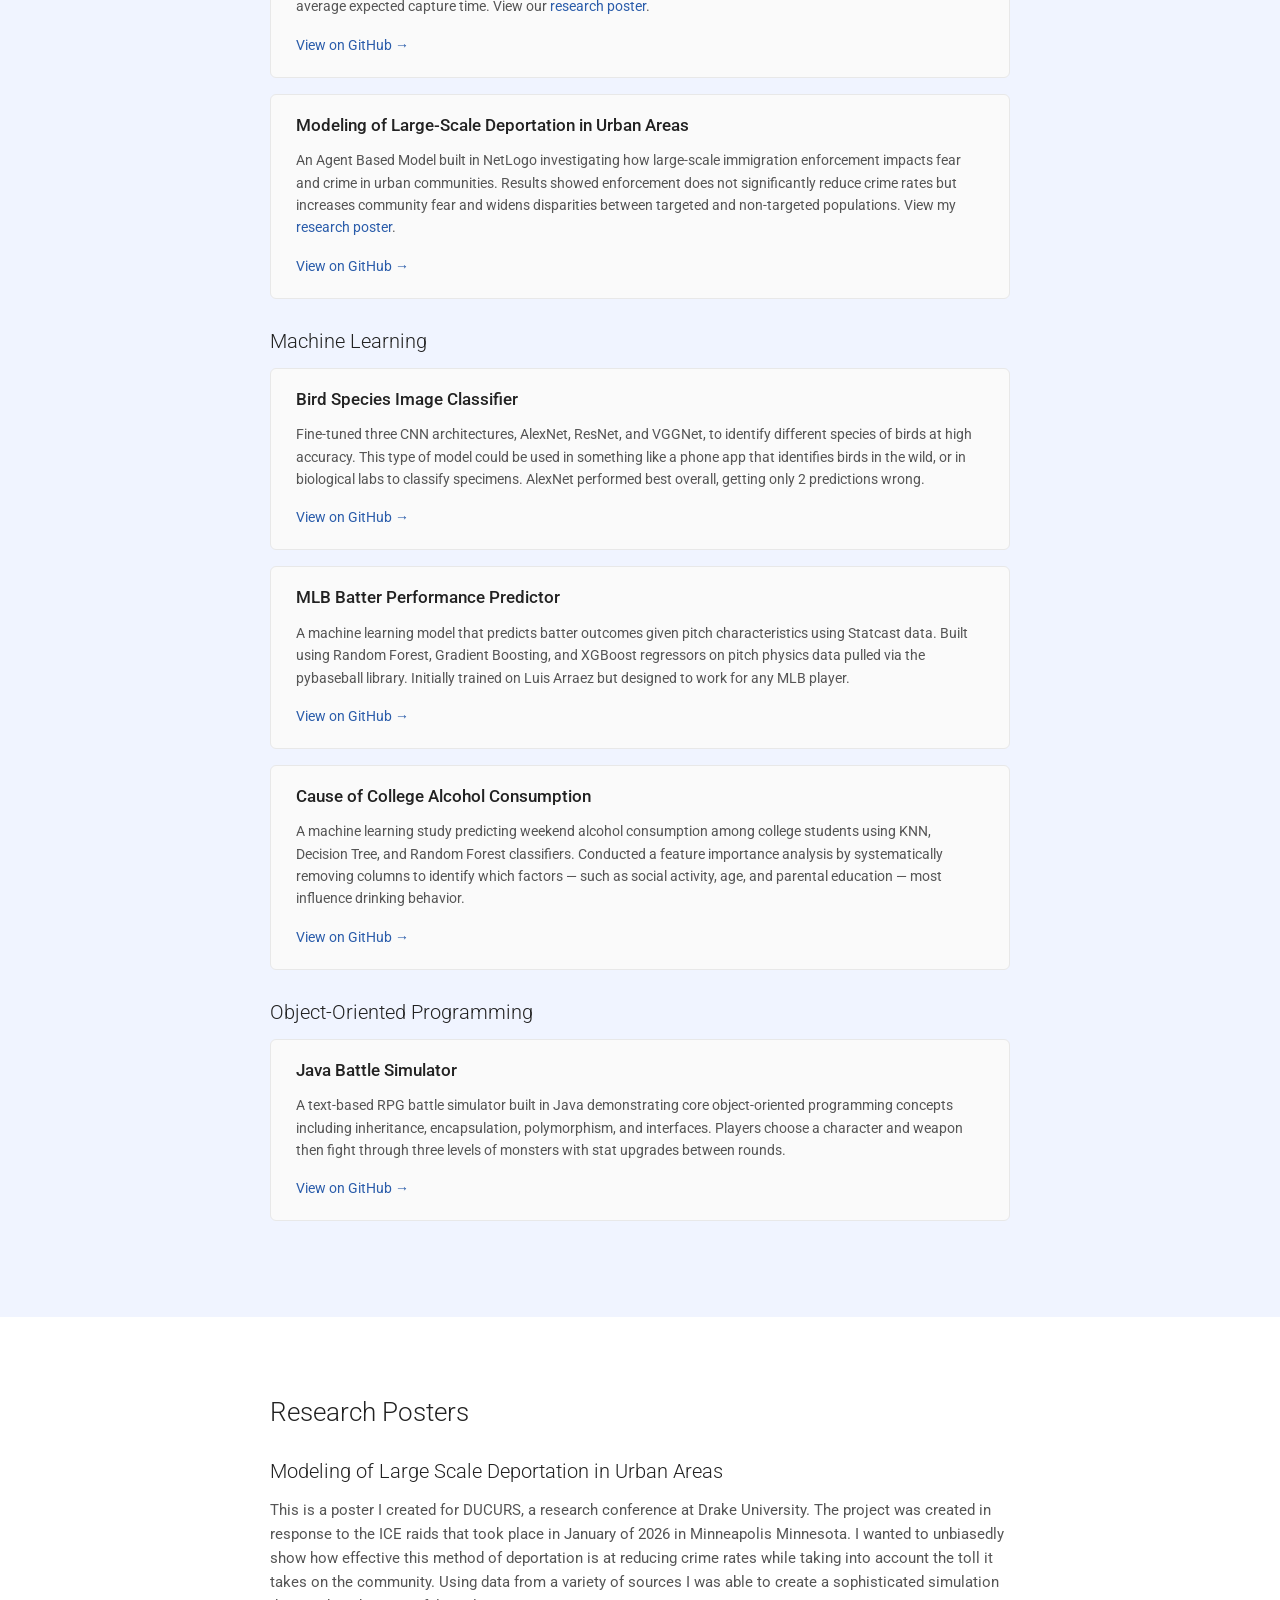
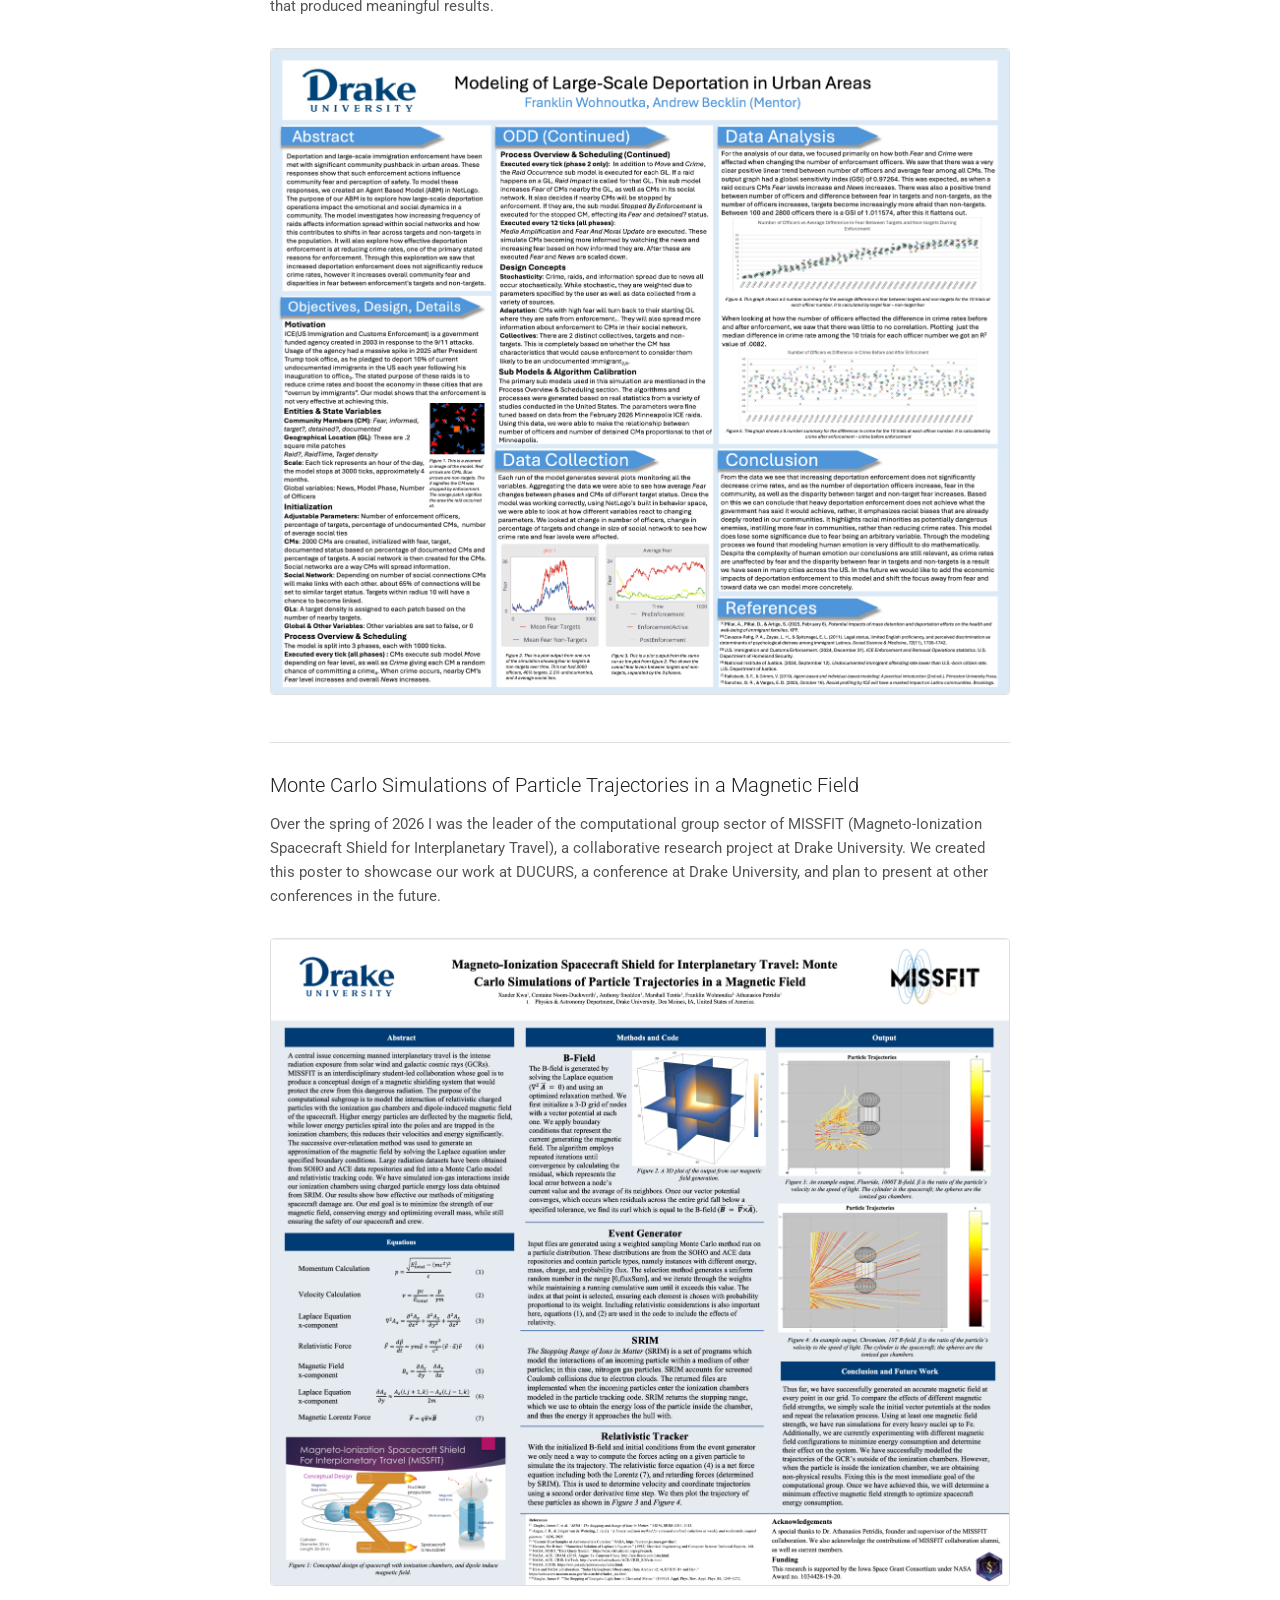
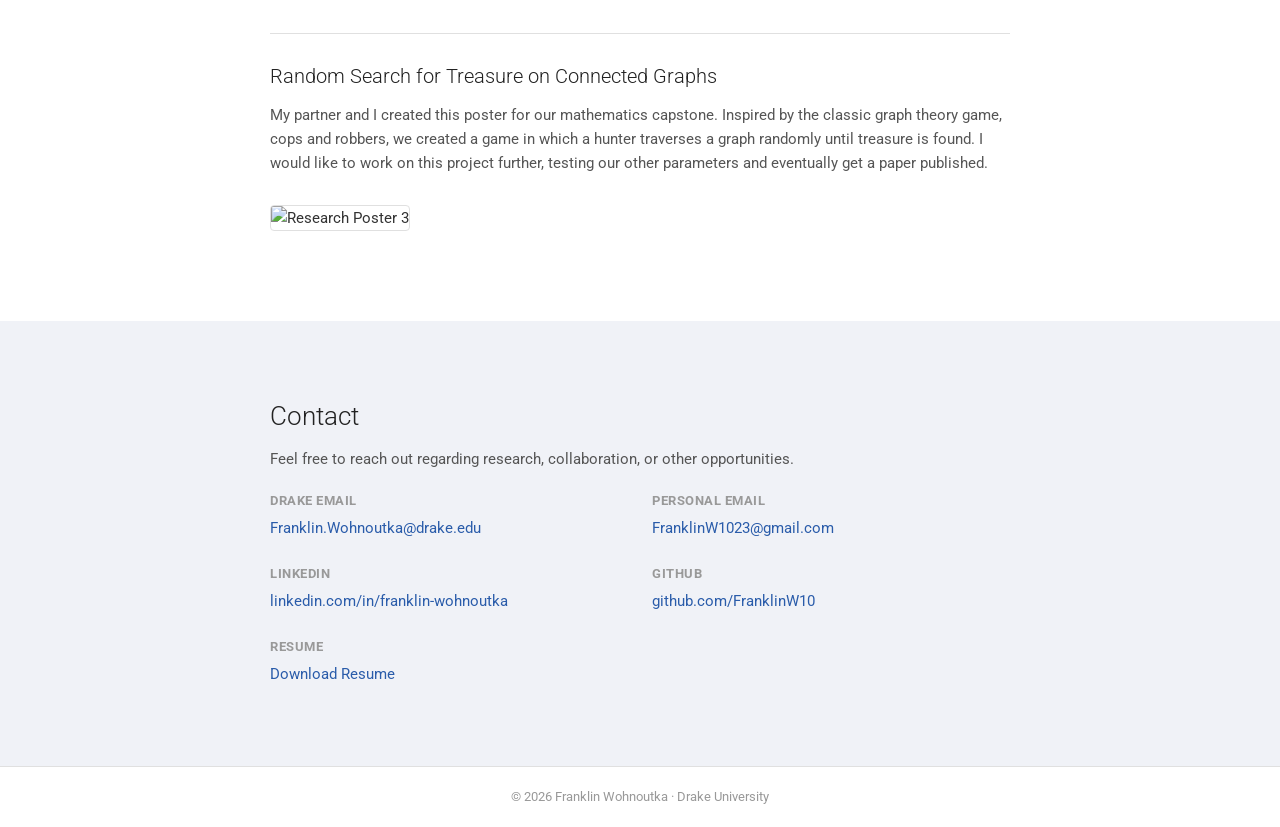
==== commit efa47fb0: "updating resume" ====
--- a/index.html
+++ b/index.html
@@ -141,14 +141,14 @@
               <span class="skill-tag">Cloud Systems</span>
               <span class="skill-tag">Multivariate Calculus</span>
             </div>
-            <!-- Add this latter 
+
             <div class="project-strip">
-            <img src="missfit-output.png" alt="MISSFIT simulation">
-            <img src="ml-chart.png" alt="ML feature importance">
-            <img src="abm-output.png" alt="ABM model">
-            <img src="graph-output.png" alt="Graph theory">
-            </div>
-            -->
+              <img src="MISSFITOutput.png" alt="MISSFIT simulation" />
+              <img src="ml-chart.png" alt="ML feature importance" />
+              <img src="NetLogoDeportationOutput.png" alt="ABM model" />
+              <img src="graph-output.png" alt="Graph theory" />
+            </div>
+
             <h3>About Me</h3>
             <p>
               I am a senior at Drake University pursuing majors in Computer
--- a/style.css
+++ b/style.css
@@ -9,9 +9,22 @@
   font-size: 62.5%;
   scroll-behavior: smooth;
 }
+.project-strip {
+  display: flex;
+  gap: 12px;
+  flex-wrap: wrap;
+  margin: 24px 0;
+}
+
+.project-strip img {
+  flex: 1 1 200px;
+  max-width: 100%;
+  height: 160px;
+  object-fit: cover;
+}
 
 body {
-    overflow-x: hidden;
+  overflow-x: hidden;
   margin: 0;
   padding: 0;
   font-size: 1.5rem;
@@ -54,7 +67,12 @@
 }
 
 /* Headings */
-h1, h2, h3, h4, h5, h6 {
+h1,
+h2,
+h3,
+h4,
+h5,
+h6 {
   margin-top: 0;
   margin-bottom: 1.5rem;
   line-height: 1.2;
@@ -65,11 +83,20 @@
   font-family: "Playfair Display", Georgia, serif;
   font-size: 3.6rem;
   font-weight: 500;
-  letter-spacing: .05rem;
-}
-h2 { font-size: 2.6rem; }
-h3 { font-size: 2rem; margin-top: 3rem; }
-h4 { font-size: 1.7rem; font-weight: 500; margin-bottom: .5rem; }
+  letter-spacing: 0.05rem;
+}
+h2 {
+  font-size: 2.6rem;
+}
+h3 {
+  font-size: 2rem;
+  margin-top: 3rem;
+}
+h4 {
+  font-size: 1.7rem;
+  font-weight: 500;
+  margin-bottom: 0.5rem;
+}
 
 p {
   margin-bottom: 1.5rem;
@@ -90,9 +117,6 @@
   z-index: 1000;
 }
 
-
-
-
 .nav-container {
   display: flex;
   align-items: center;
@@ -130,7 +154,9 @@
   text-decoration: none;
   font-size: 1.5rem;
 }
-.main-menu a:hover { color: #222; }
+.main-menu a:hover {
+  color: #222;
+}
 .main-menu a.active {
   color: #222;
   border-bottom: 2px solid #2a5caa;
@@ -138,7 +164,6 @@
 
 /* Header — full viewport height */
 #header {
-    
   min-height: calc(100vh - 50px);
   margin-top: 20px;
   padding: 80px;
@@ -148,7 +173,7 @@
   display: flex;
   align-items: center;
   justify-content: center;
-    margin-left: 0;
+  margin-left: 0;
   margin-right: 0;
   width: 100%;
 }
@@ -196,7 +221,7 @@
 .header-left h1 {
   font-family: "Raleway", sans-serif;
   font-weight: 300;
-  letter-spacing: .2rem;
+  letter-spacing: 0.2rem;
   font-size: 5.5rem;
   margin-bottom: 12px;
   padding-left: 20px;
@@ -242,7 +267,7 @@
   border: 1px solid #2a5caa;
   padding: 6px 18px;
   border-radius: 20px;
-  transition: all .2s;
+  transition: all 0.2s;
 }
 
 .header-links a:hover {
@@ -265,7 +290,9 @@
 }
 
 /* Main container */
-#container { width: 100%; }
+#container {
+  width: 100%;
+}
 
 .inner {
   max-width: 860px;
@@ -336,7 +363,7 @@
   z-index: 1;
   animation: bounce 2s infinite;
   opacity: 0.7;
-  transition: opacity .2s;
+  transition: opacity 0.2s;
 }
 
 .scroll-arrow:hover {
@@ -345,10 +372,14 @@
 }
 
 @keyframes bounce {
-  0%, 100% { transform: translateX(-50%) translateY(0); }
-  50% { transform: translateX(-50%) translateY(8px); }
-}
-
+  0%,
+  100% {
+    transform: translateX(-50%) translateY(0);
+  }
+  50% {
+    transform: translateX(-50%) translateY(8px);
+  }
+}
 
 #projects {
   background-color: #f0f4ff;
@@ -357,7 +388,7 @@
   position: relative;
 }
 
-#projects::before  {
+#projects::before {
   content: "";
   position: absolute;
   top: 0;
@@ -392,12 +423,14 @@
   margin-top: 15px;
   margin-bottom: 10px;
   cursor: zoom-in;
-  transition: transform .2s ease, box-shadow .2s ease;
+  transition:
+    transform 0.2s ease,
+    box-shadow 0.2s ease;
 }
 
 .poster:hover {
   transform: scale(1.01);
-  box-shadow: 0 4px 16px rgba(0,0,0,.1);
+  box-shadow: 0 4px 16px rgba(0, 0, 0, 0.1);
 }
 
 .lightbox {
@@ -407,7 +440,7 @@
   left: 0;
   width: 100%;
   height: 100%;
-  background: rgba(0,0,0,.85);
+  background: rgba(0, 0, 0, 0.85);
   z-index: 2000;
   cursor: zoom-out;
   align-items: center;
@@ -422,7 +455,7 @@
   max-width: 90%;
   max-height: 90vh;
   border-radius: 4px;
-  box-shadow: 0 8px 40px rgba(0,0,0,.5);
+  box-shadow: 0 8px 40px rgba(0, 0, 0, 0.5);
 }
 /* Project cards */
 .project-card {
@@ -431,17 +464,21 @@
   border-radius: 6px;
   padding: 20px 25px;
   margin-bottom: 16px;
-  transition: box-shadow .2s ease;
+  transition: box-shadow 0.2s ease;
 }
 
 .project-card:hover {
-  box-shadow: 0 2px 8px rgba(0,0,0,.08);
-}
-
-.project-card h4 { margin-bottom: 6px; }
+  box-shadow: 0 2px 8px rgba(0, 0, 0, 0.08);
+}
+
+.project-card h4 {
+  margin-bottom: 6px;
+}
 
 .project-card p,
-.project-card a { font-size: 1.4rem; }
+.project-card a {
+  font-size: 1.4rem;
+}
 
 /* Skills */
 .skills {
@@ -491,7 +528,7 @@
 .contact-item strong {
   font-size: 1.3rem;
   text-transform: uppercase;
-  letter-spacing: .05rem;
+  letter-spacing: 0.05rem;
   color: #999;
 }
 
@@ -510,8 +547,12 @@
 }
 
 /* Utility */
-.hide { display: none; }
-.show { display: block; }
+.hide {
+  display: none;
+}
+.show {
+  display: block;
+}
 
 /* Contact */
 #contact {
@@ -532,10 +573,10 @@
 }
 
 .contact-grid {
-    display: grid;
-    grid-template-columns: 1fr 1fr;
-    gap: 24px;
-    margin-top: 20px;
+  display: grid;
+  grid-template-columns: 1fr 1fr;
+  gap: 24px;
+  margin-top: 20px;
 }
 
 /* Mobile */
@@ -583,4 +624,3 @@
     grid-template-columns: 1fr;
   }
 }
-
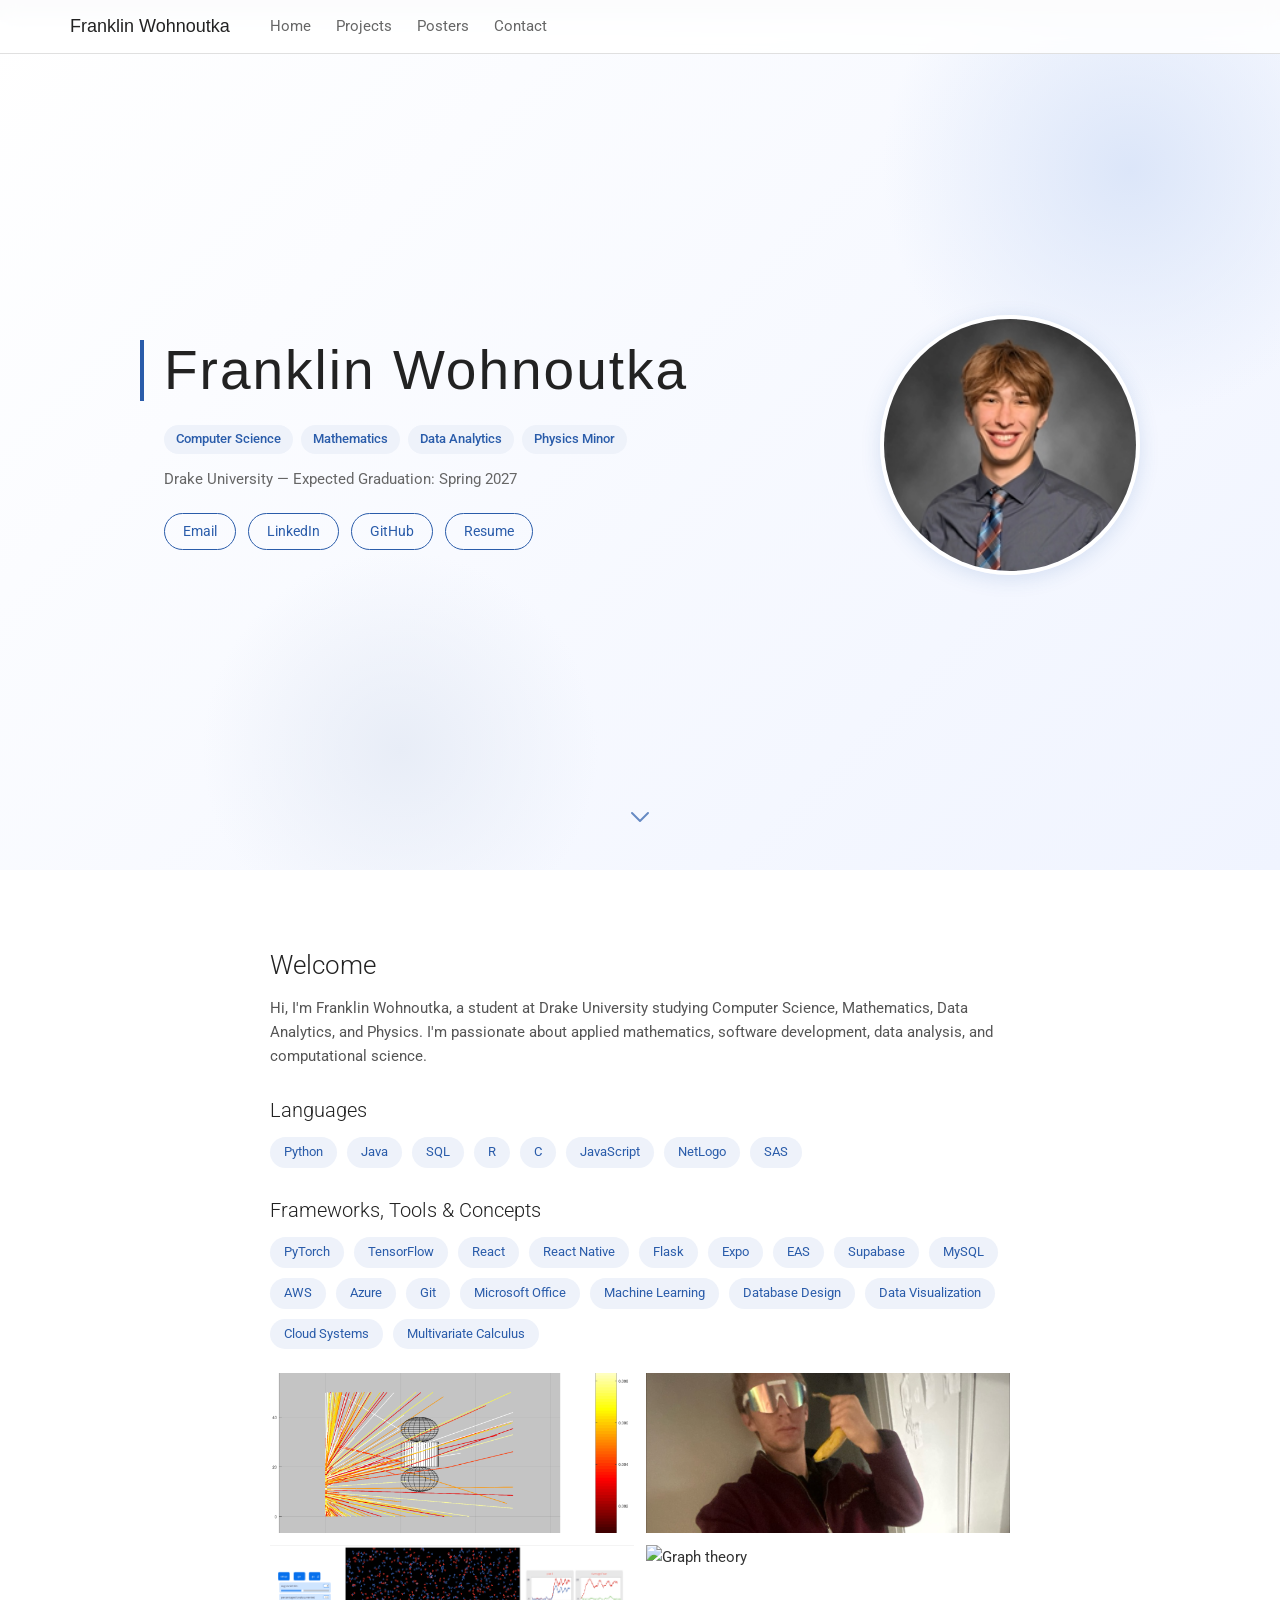
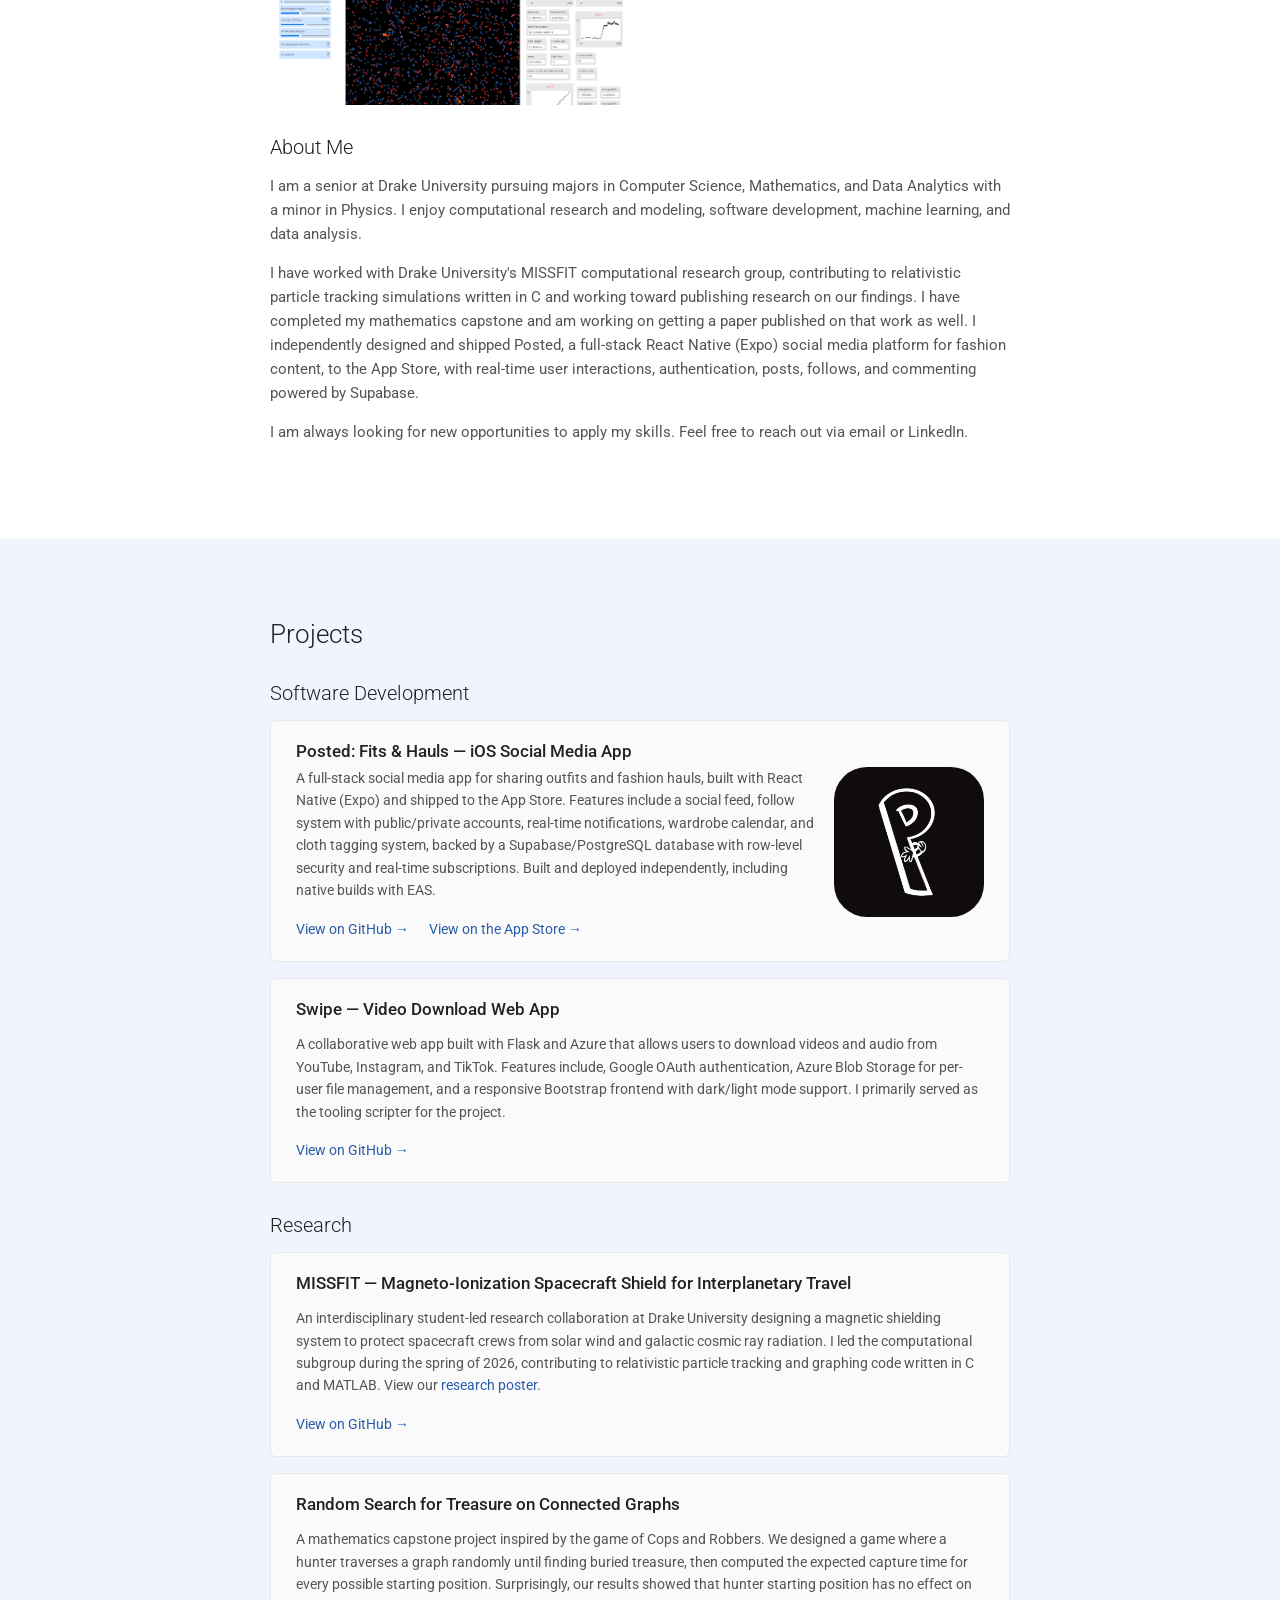
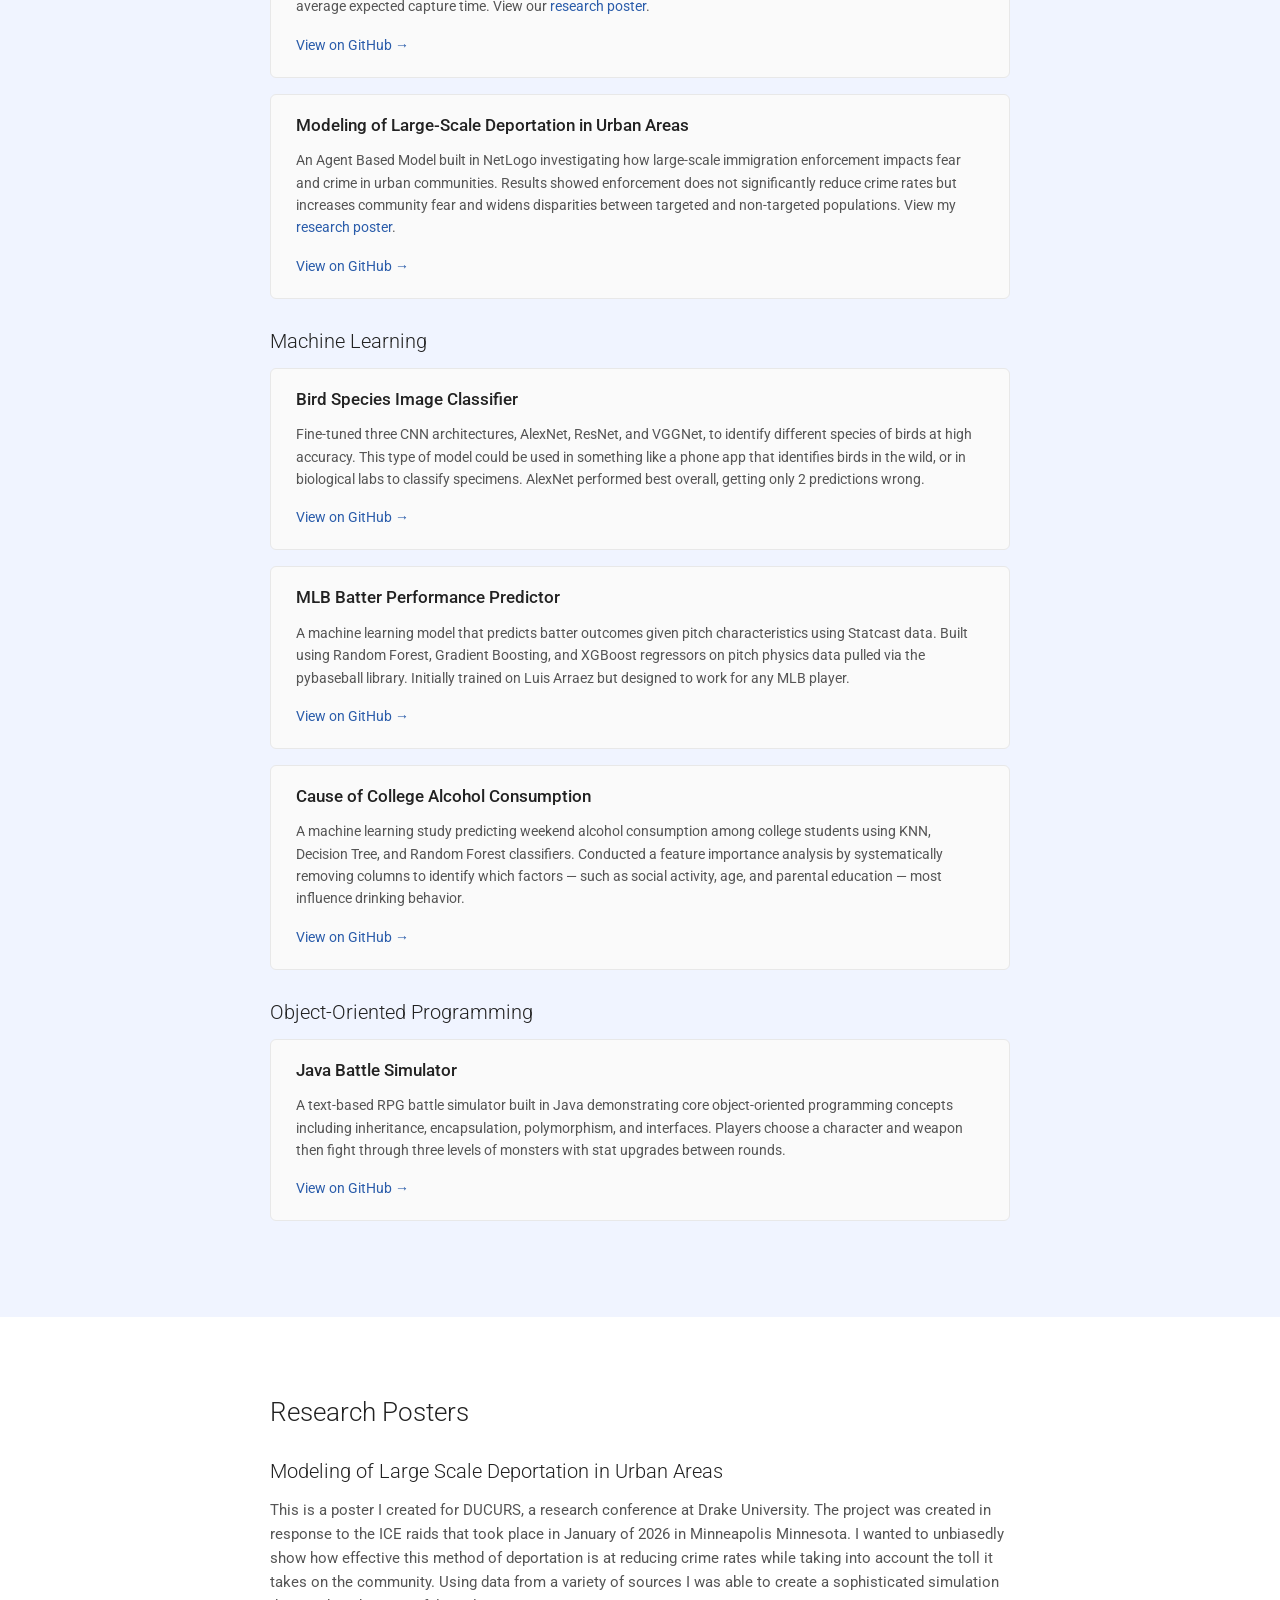
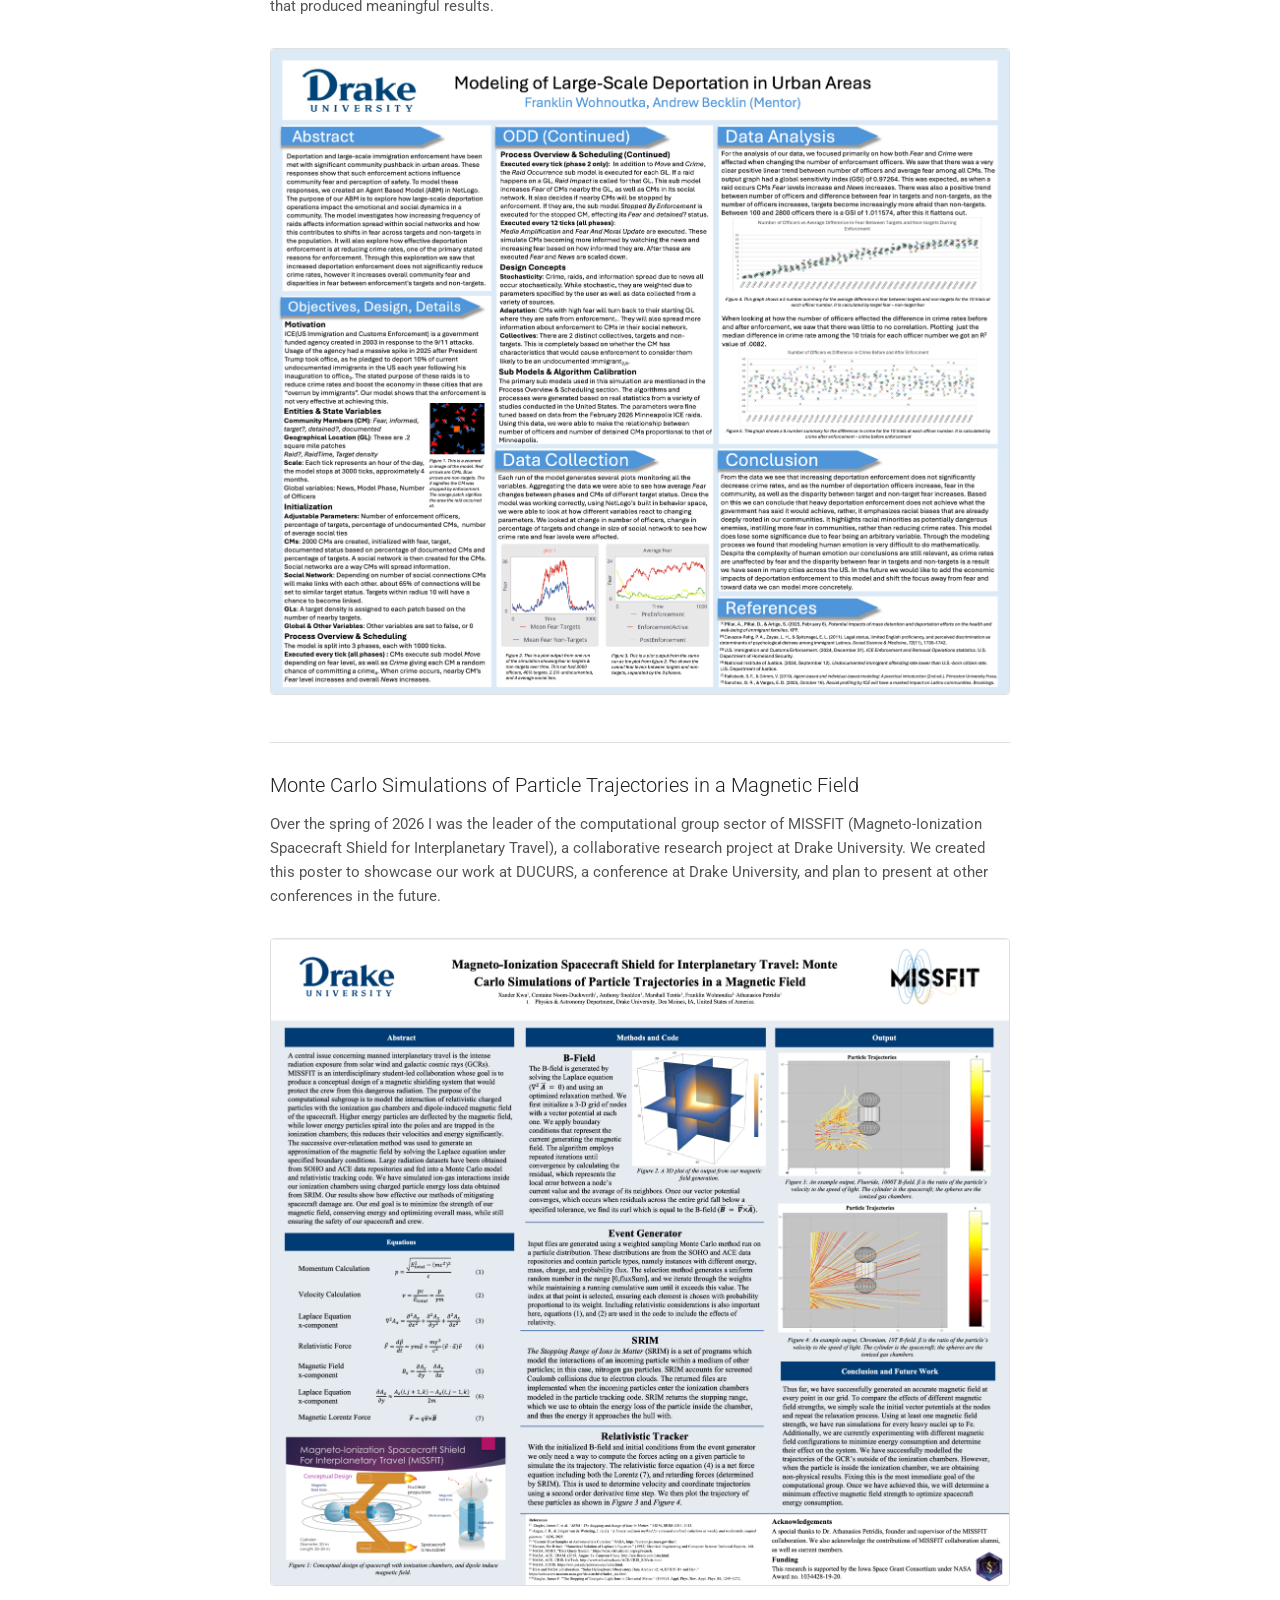
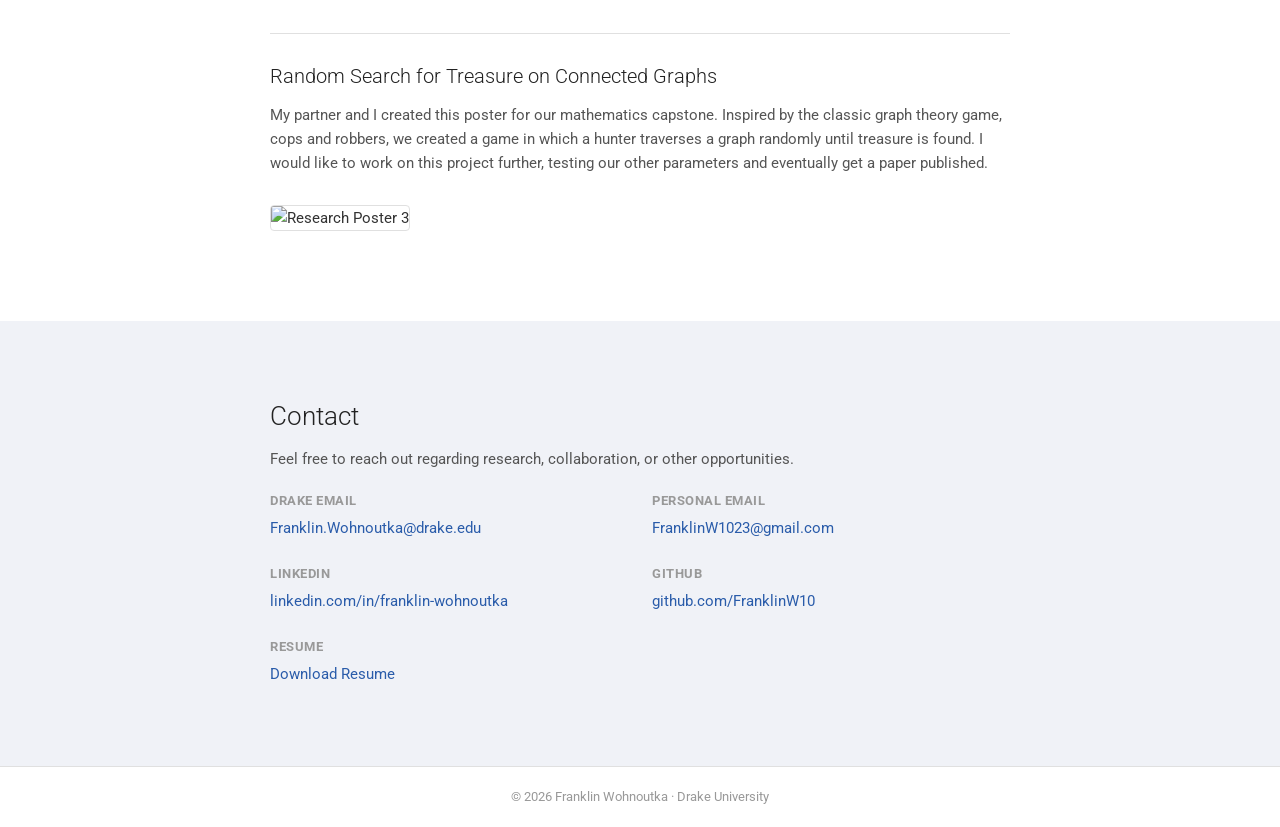
==== commit ced42c32: "Adding Tmages to bar" ====
--- a/index.html
+++ b/index.html
@@ -144,7 +144,7 @@
 
             <div class="project-strip">
               <img src="MISSFITOutput.png" alt="MISSFIT simulation" />
-              <img src="ml-chart.png" alt="ML feature importance" />
+              <img src="PostedHome.png" alt="Posted home screen" />
               <img src="NetLogoDeportationOutput.png" alt="ABM model" />
               <img src="graph-output.png" alt="Graph theory" />
             </div>
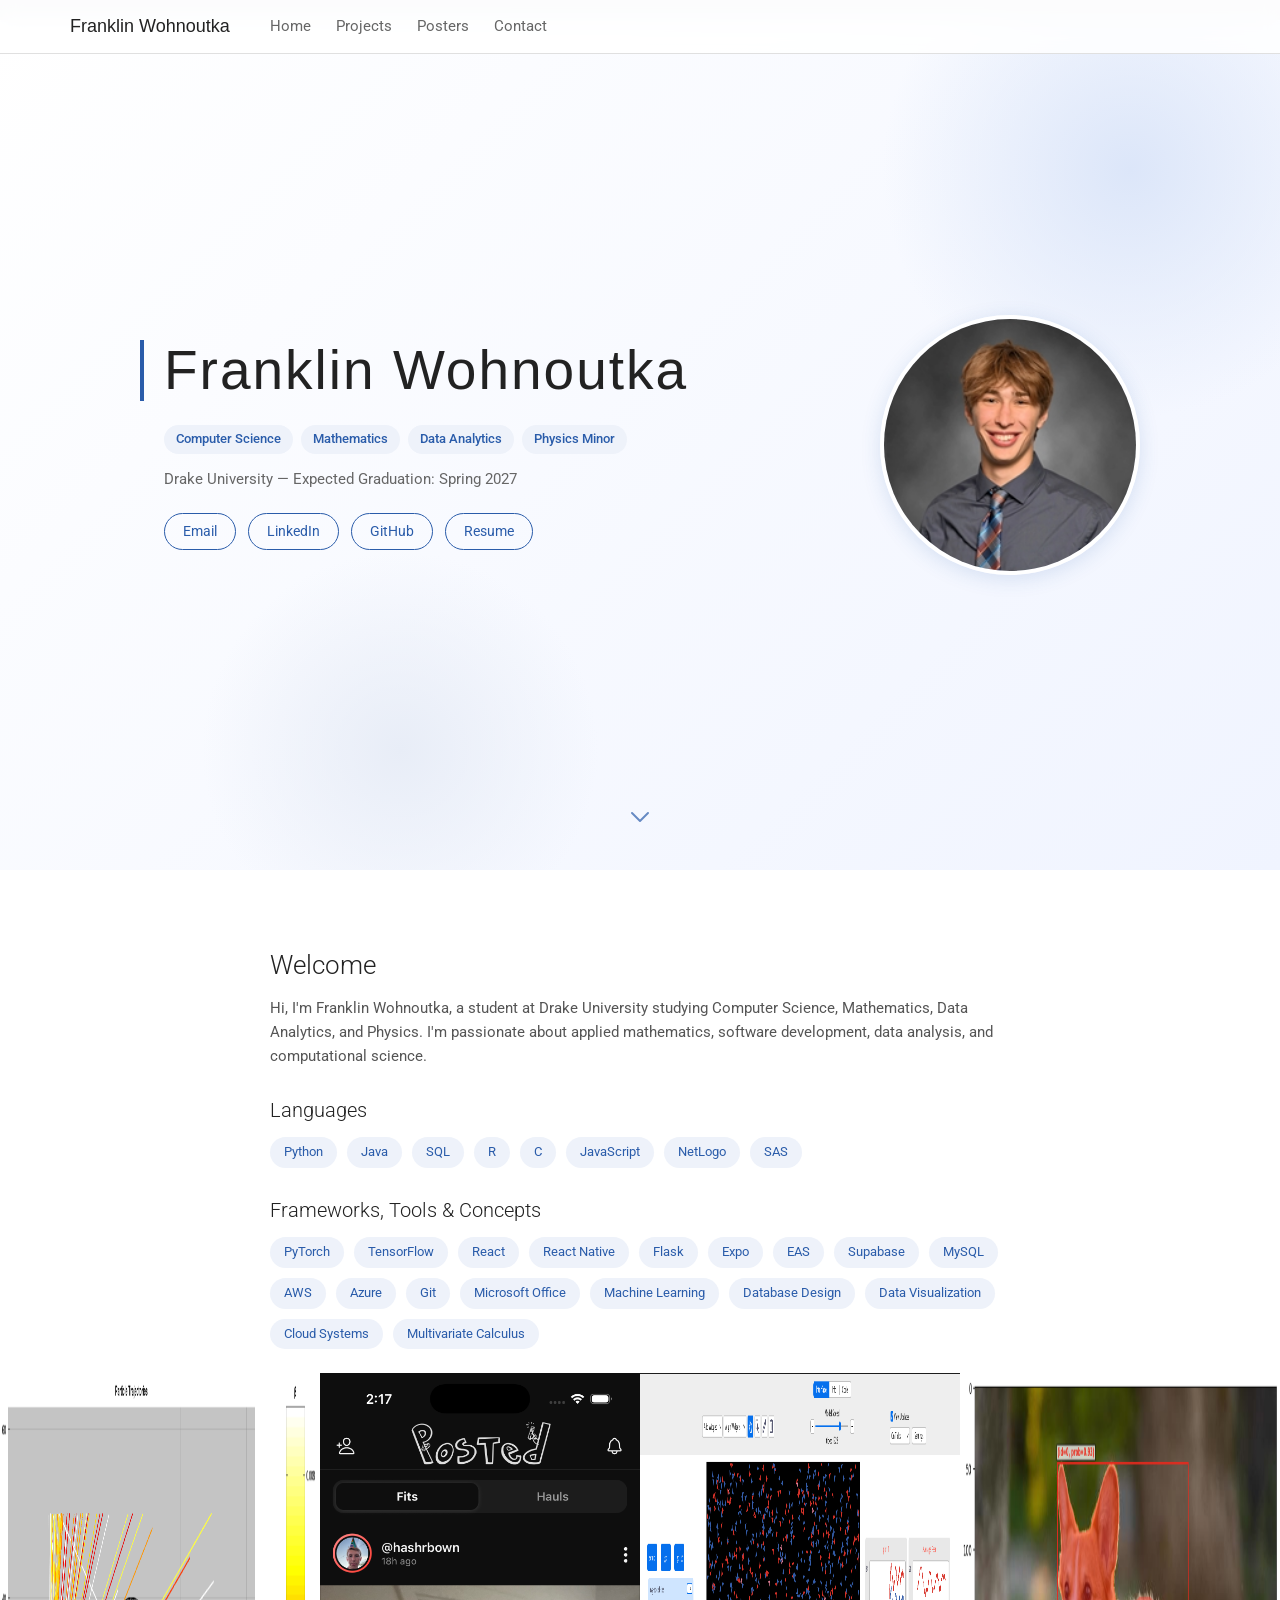
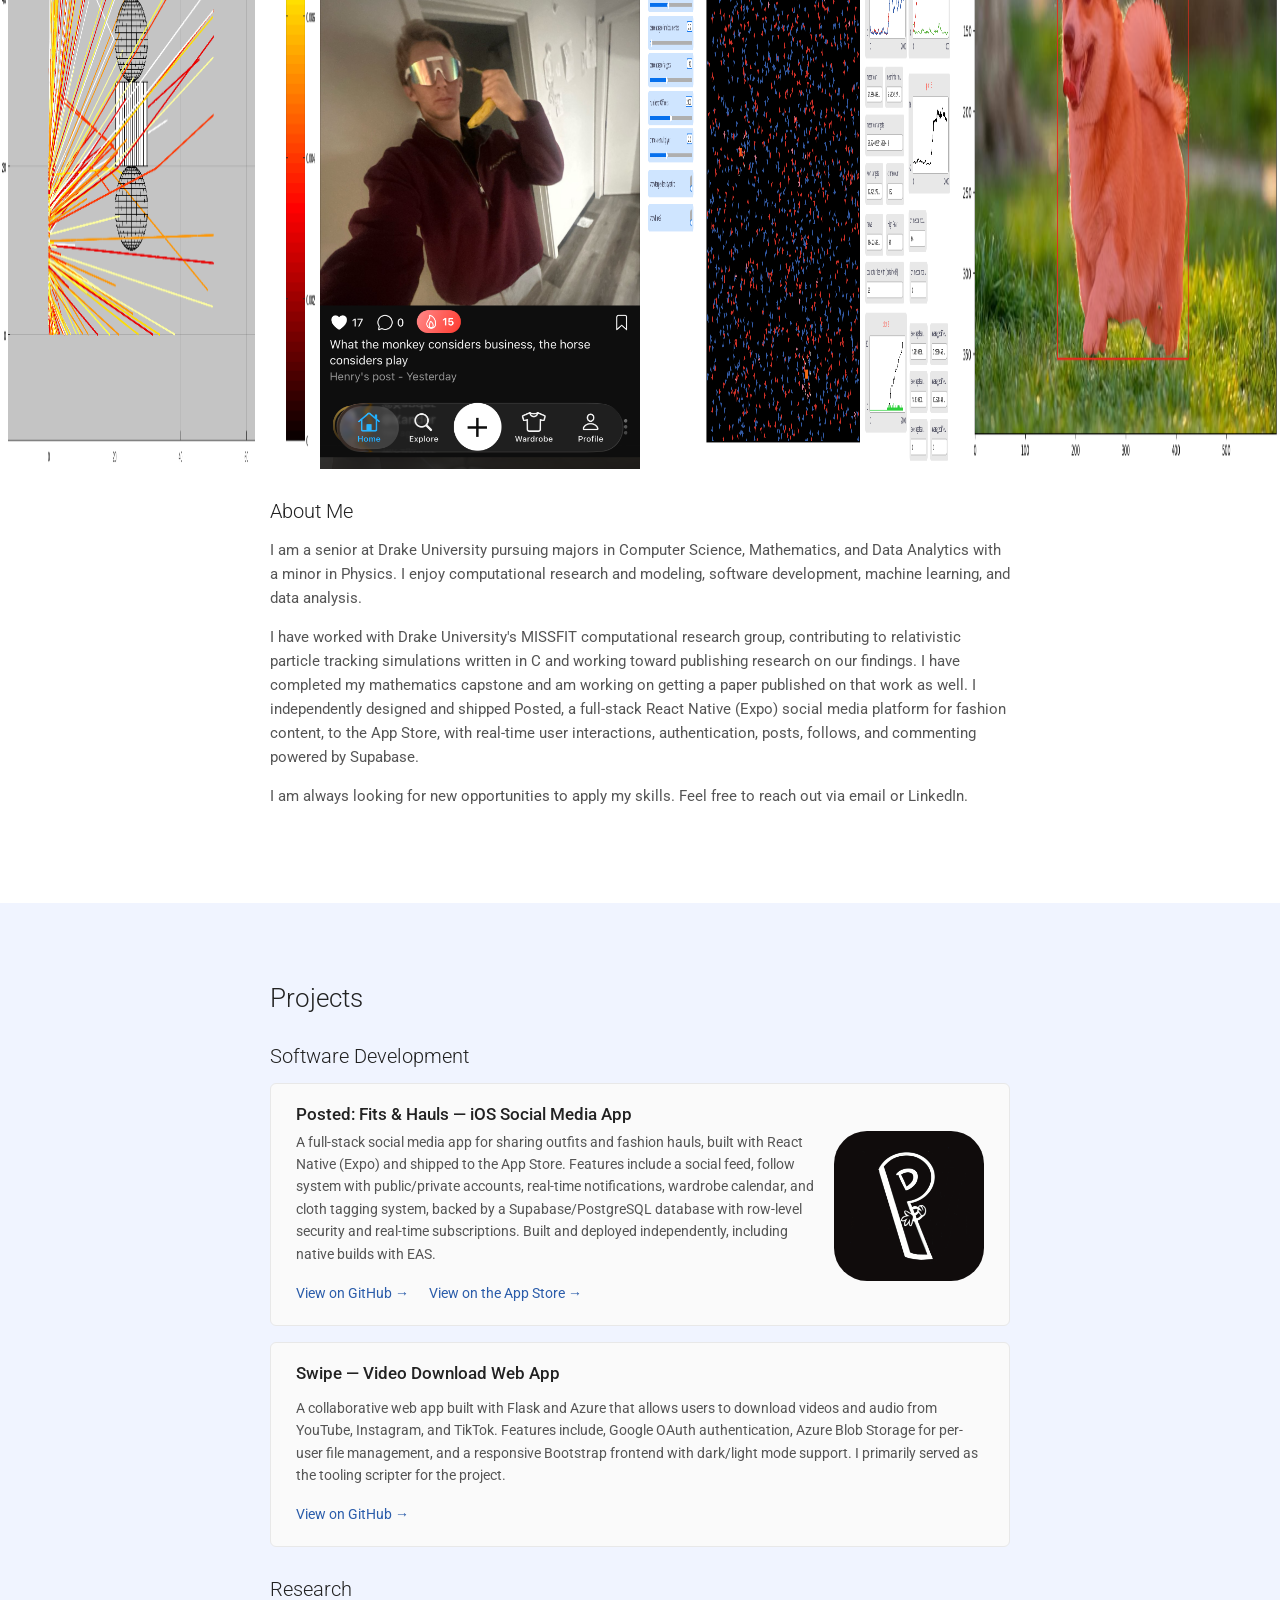
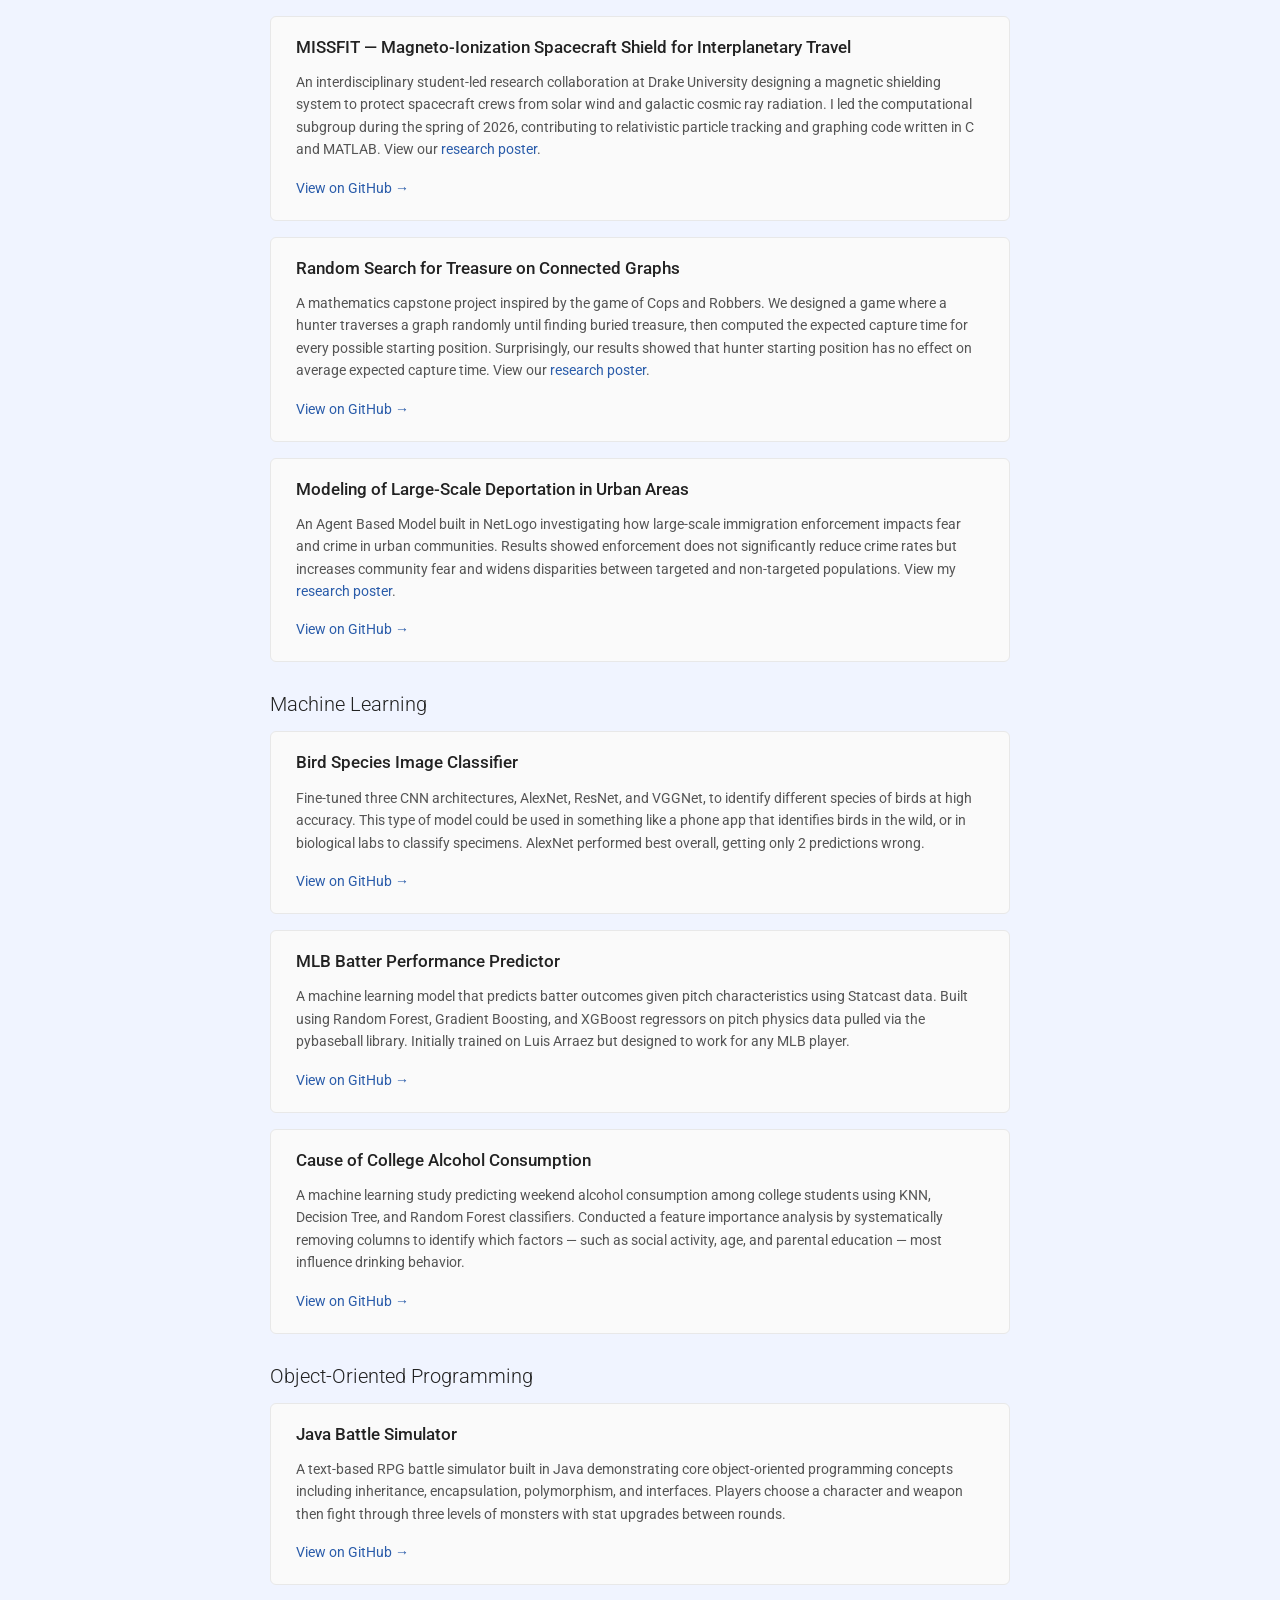
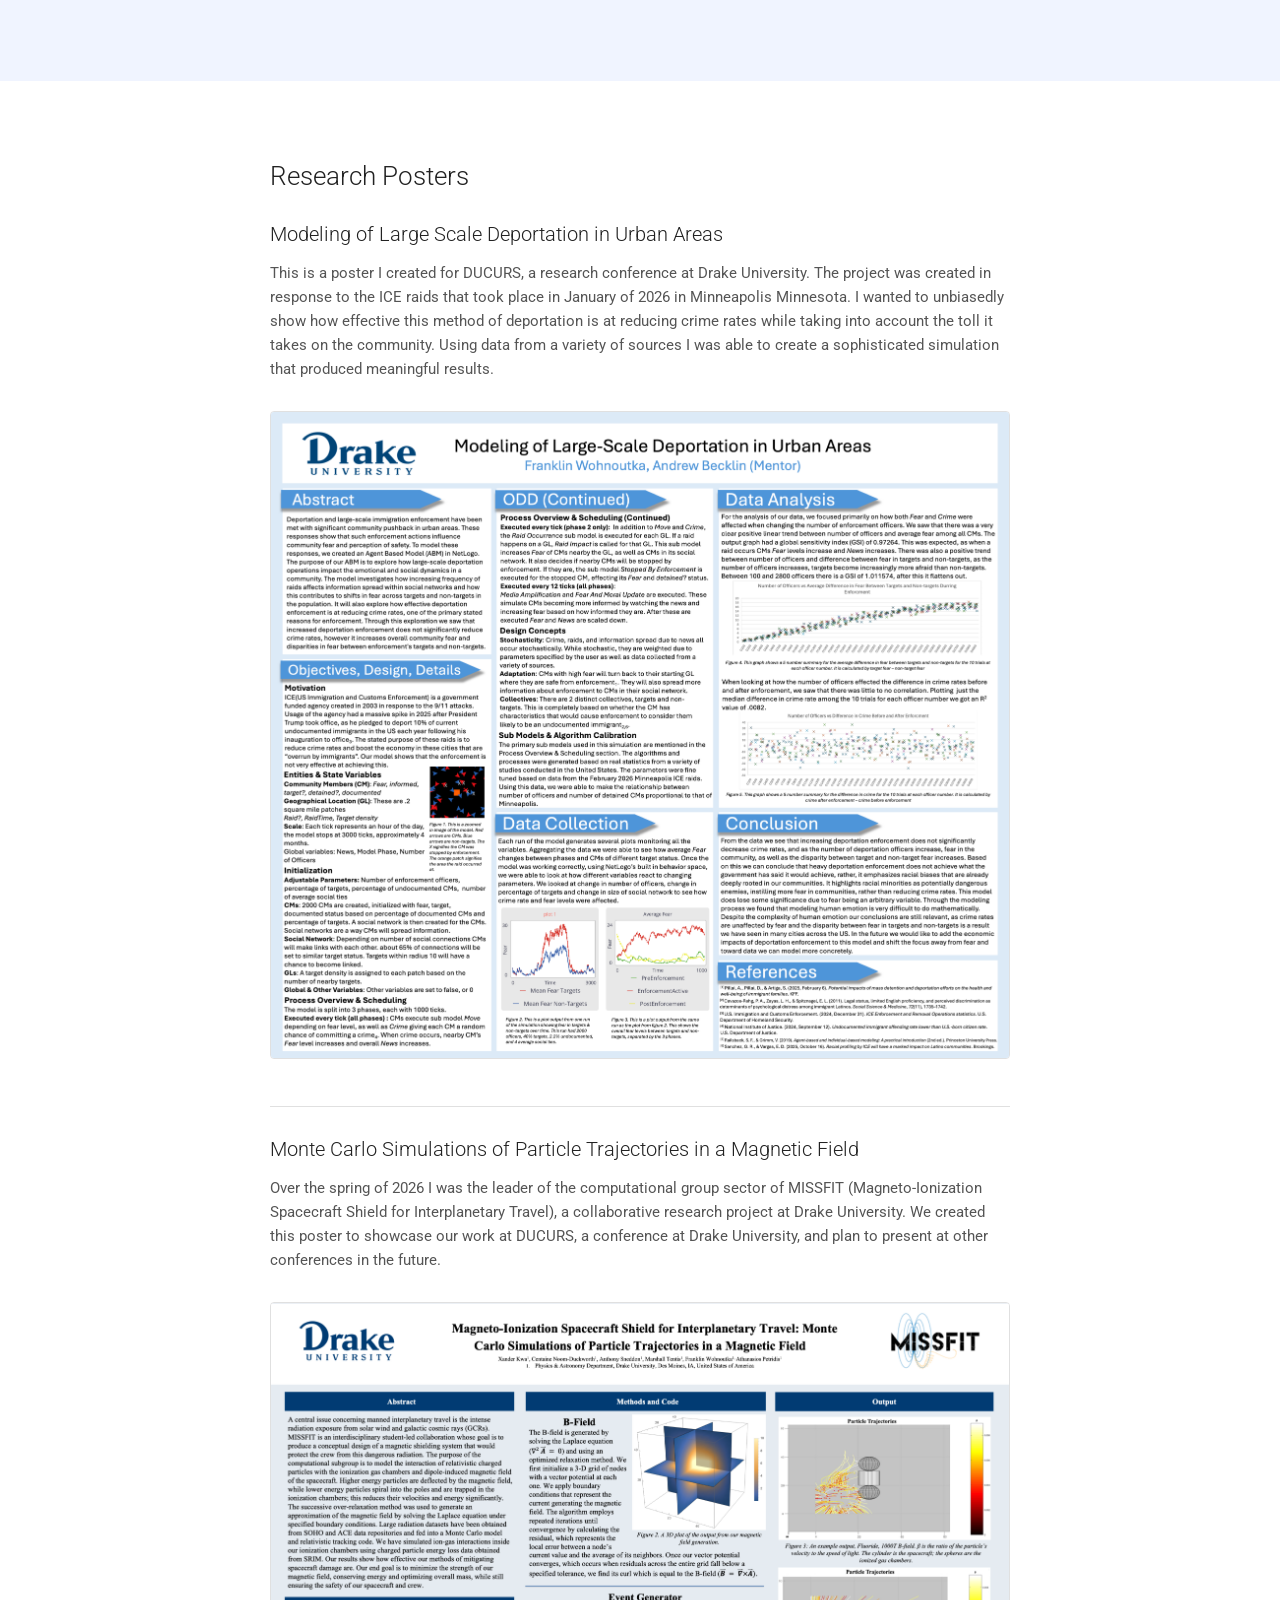
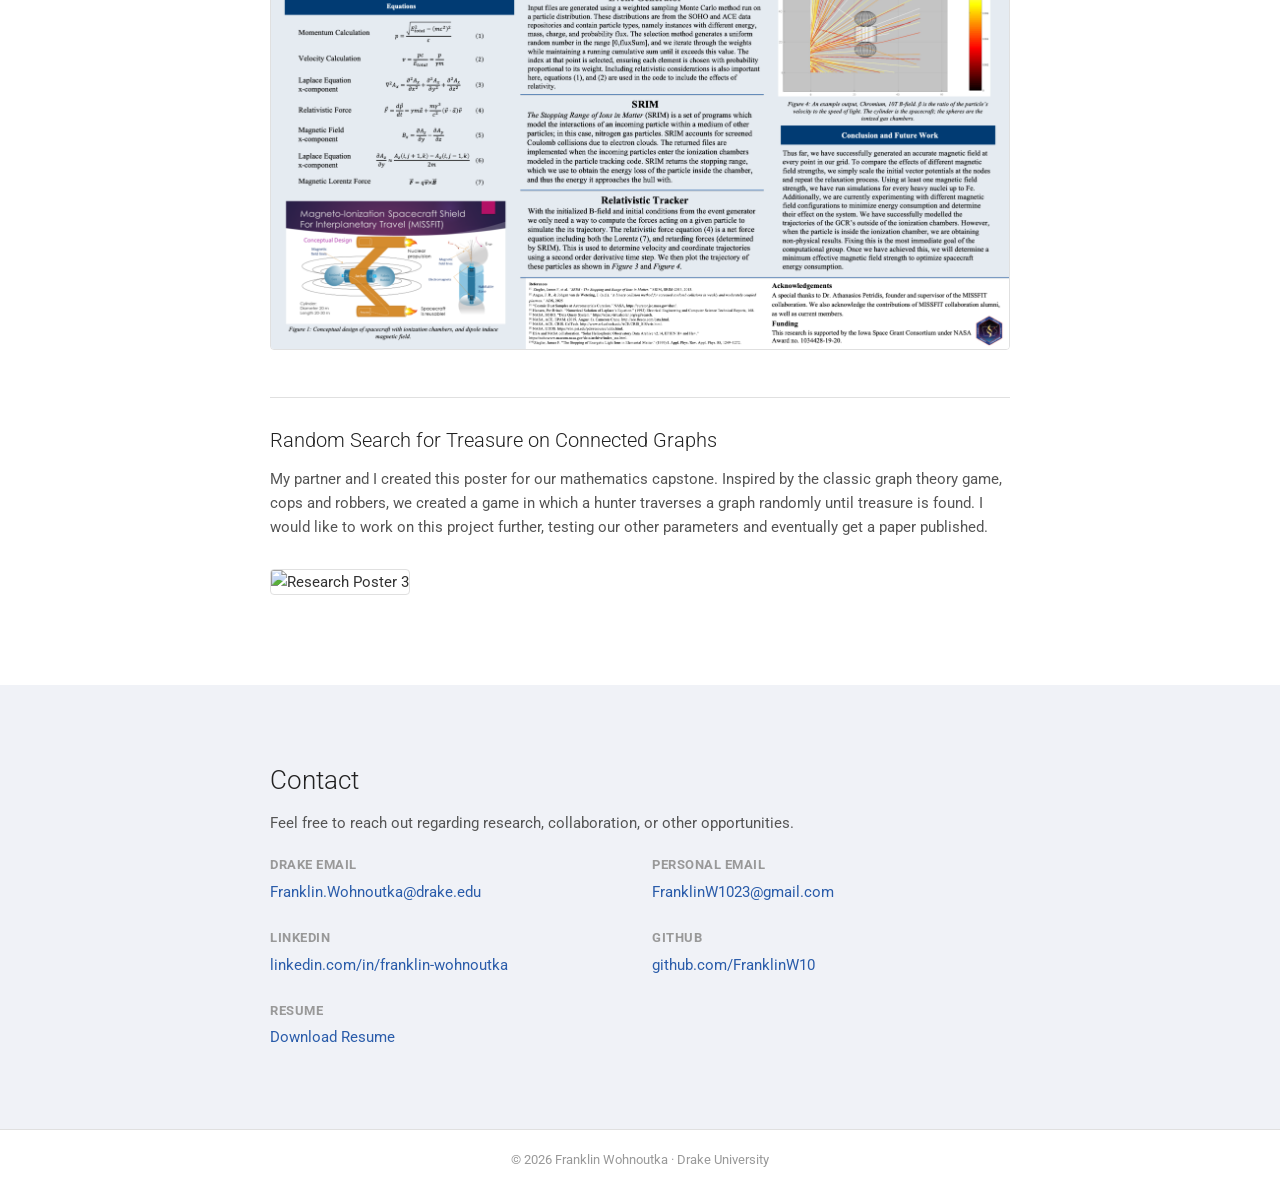
==== commit 7e3af12d: "Adding Tmages to bar" ====
--- a/index.html
+++ b/index.html
@@ -146,7 +146,7 @@
               <img src="MISSFITOutput.png" alt="MISSFIT simulation" />
               <img src="PostedHome.png" alt="Posted home screen" />
               <img src="NetLogoDeportationOutput.png" alt="ABM model" />
-              <img src="graph-output.png" alt="Graph theory" />
+              <img src="ComputerVisionImage.png" alt="Computer Vision" />
             </div>
 
             <h3>About Me</h3>
--- a/style.css
+++ b/style.css
@@ -11,16 +11,35 @@
 }
 .project-strip {
   display: flex;
-  gap: 12px;
-  flex-wrap: wrap;
-  margin: 24px 0;
+  width: 100vw;
+  margin: 24px calc(50% - 50vw); /* breaks out of the centered container */
 }
 
 .project-strip img {
-  flex: 1 1 200px;
-  max-width: 100%;
-  height: 160px;
-  object-fit: cover;
+  display: block;
+  flex: 1 1 0; /* JS overrides flex-grow with each image's aspect ratio */
+  min-width: 0;
+  height: auto; /* height follows from the width, so nothing is cropped */
+}
+
+/* Prevents a horizontal scrollbar caused by 100vw including the scrollbar width */
+html,
+body {
+  overflow-x: clip;
+}
+
+/* On phones: natural-size images in a row you can swipe through */
+@media (max-width: 600px) {
+  .project-strip {
+    width: auto;
+    margin: 24px 0;
+    overflow-x: auto;
+  }
+  .project-strip img {
+    flex: 0 0 auto !important;
+    height: 140px;
+    width: auto;
+  }
 }
 
 body {
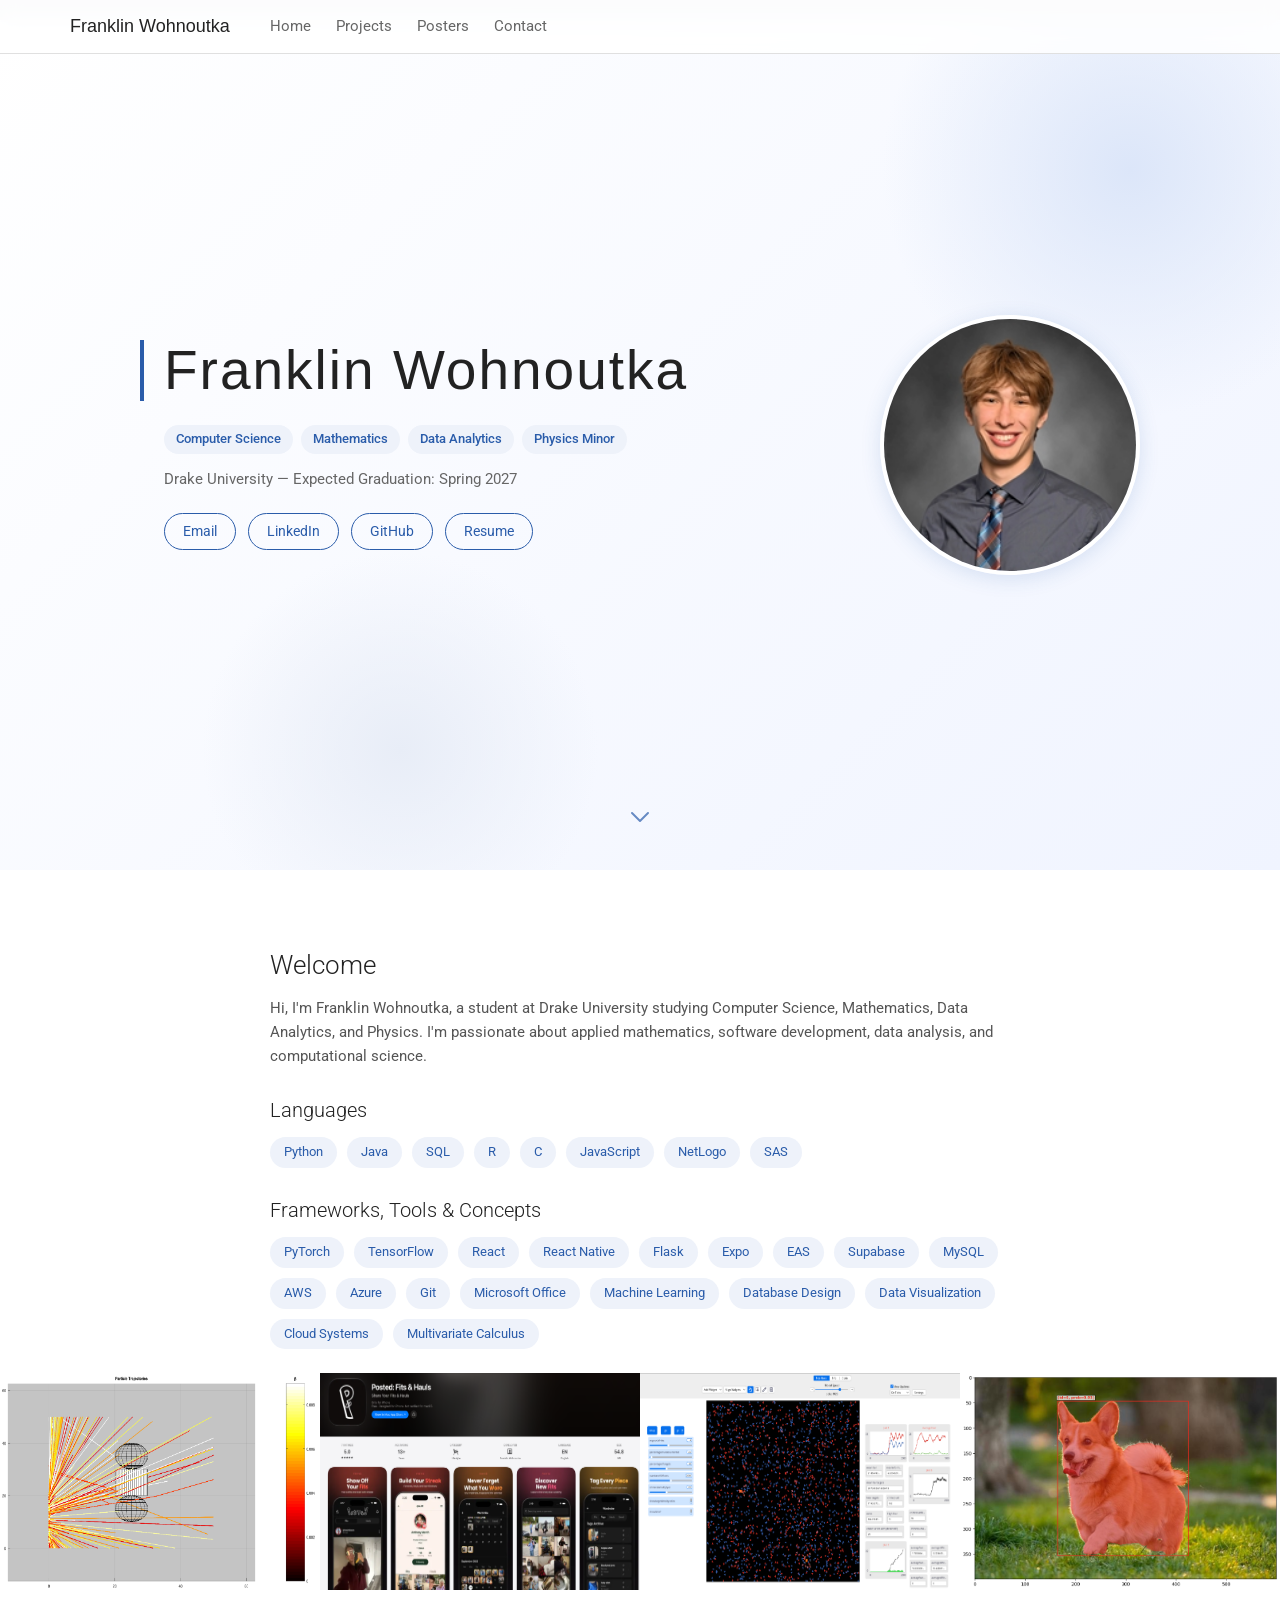
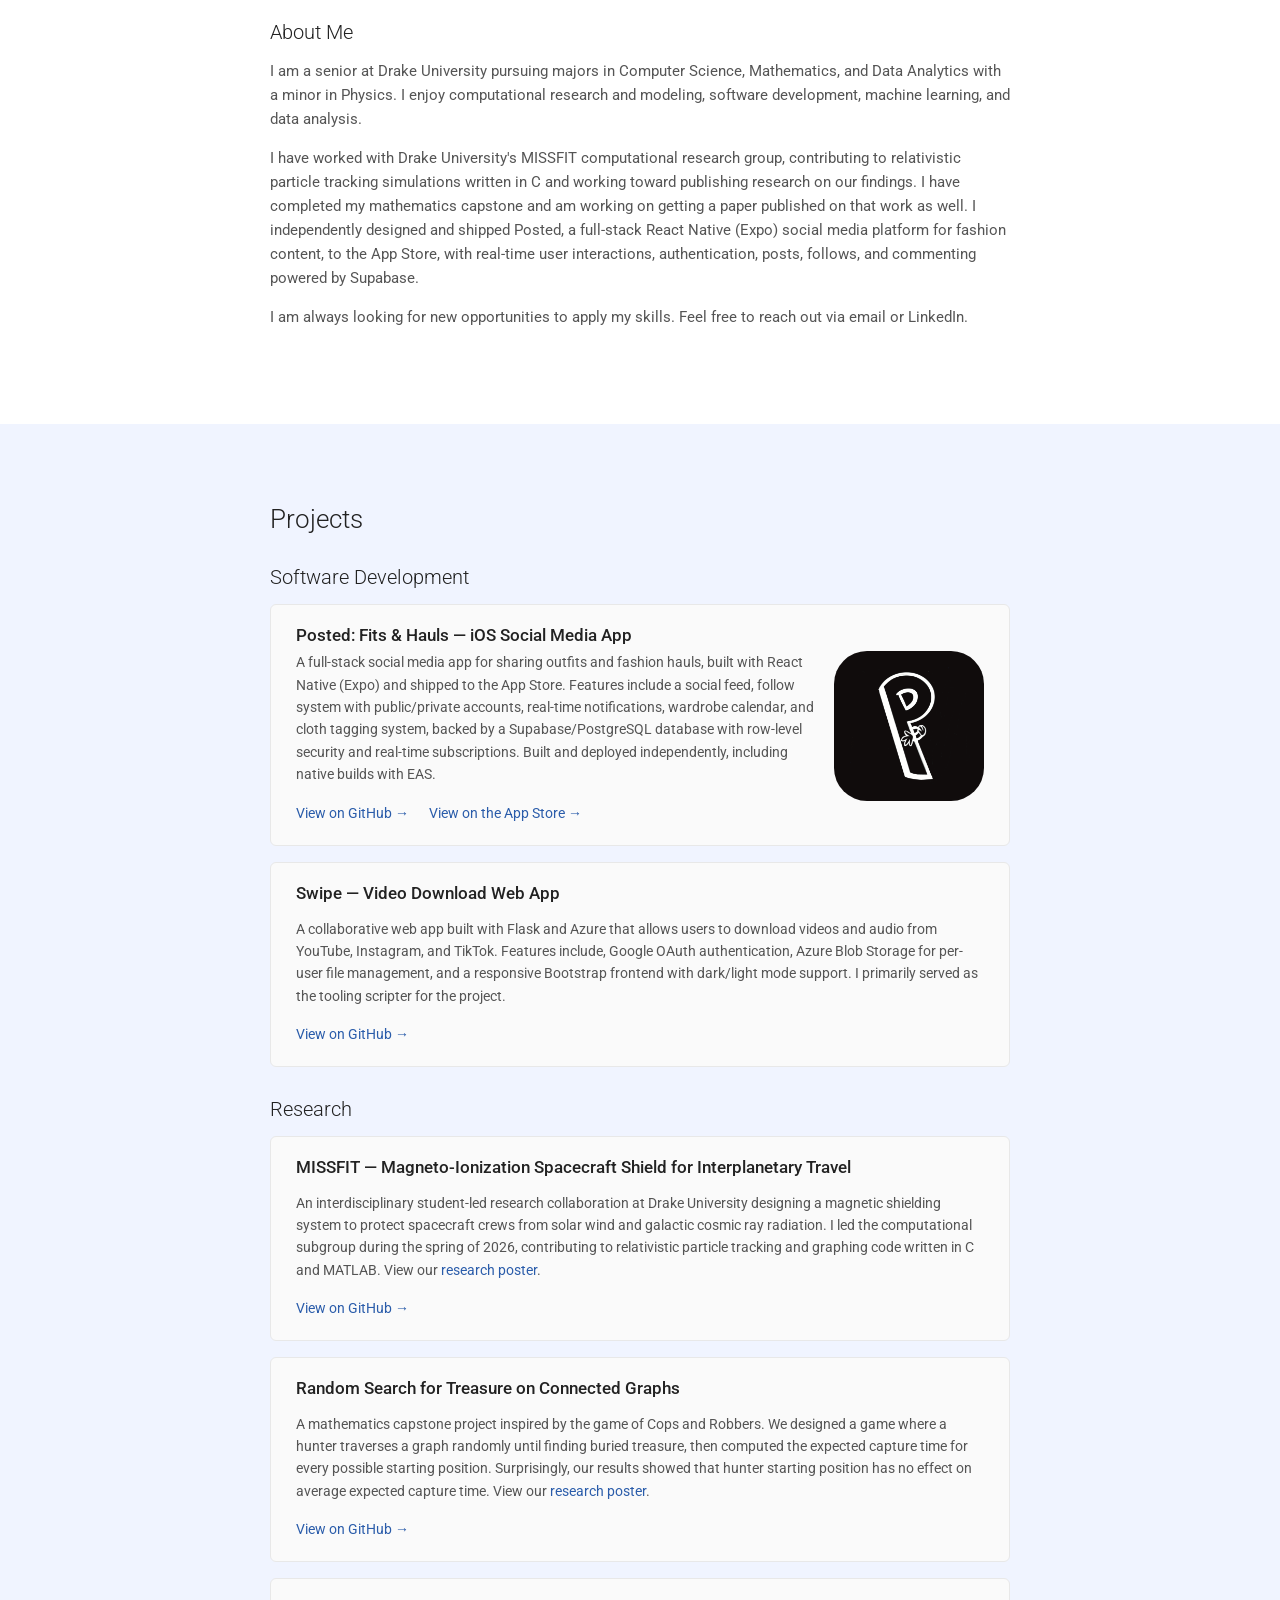
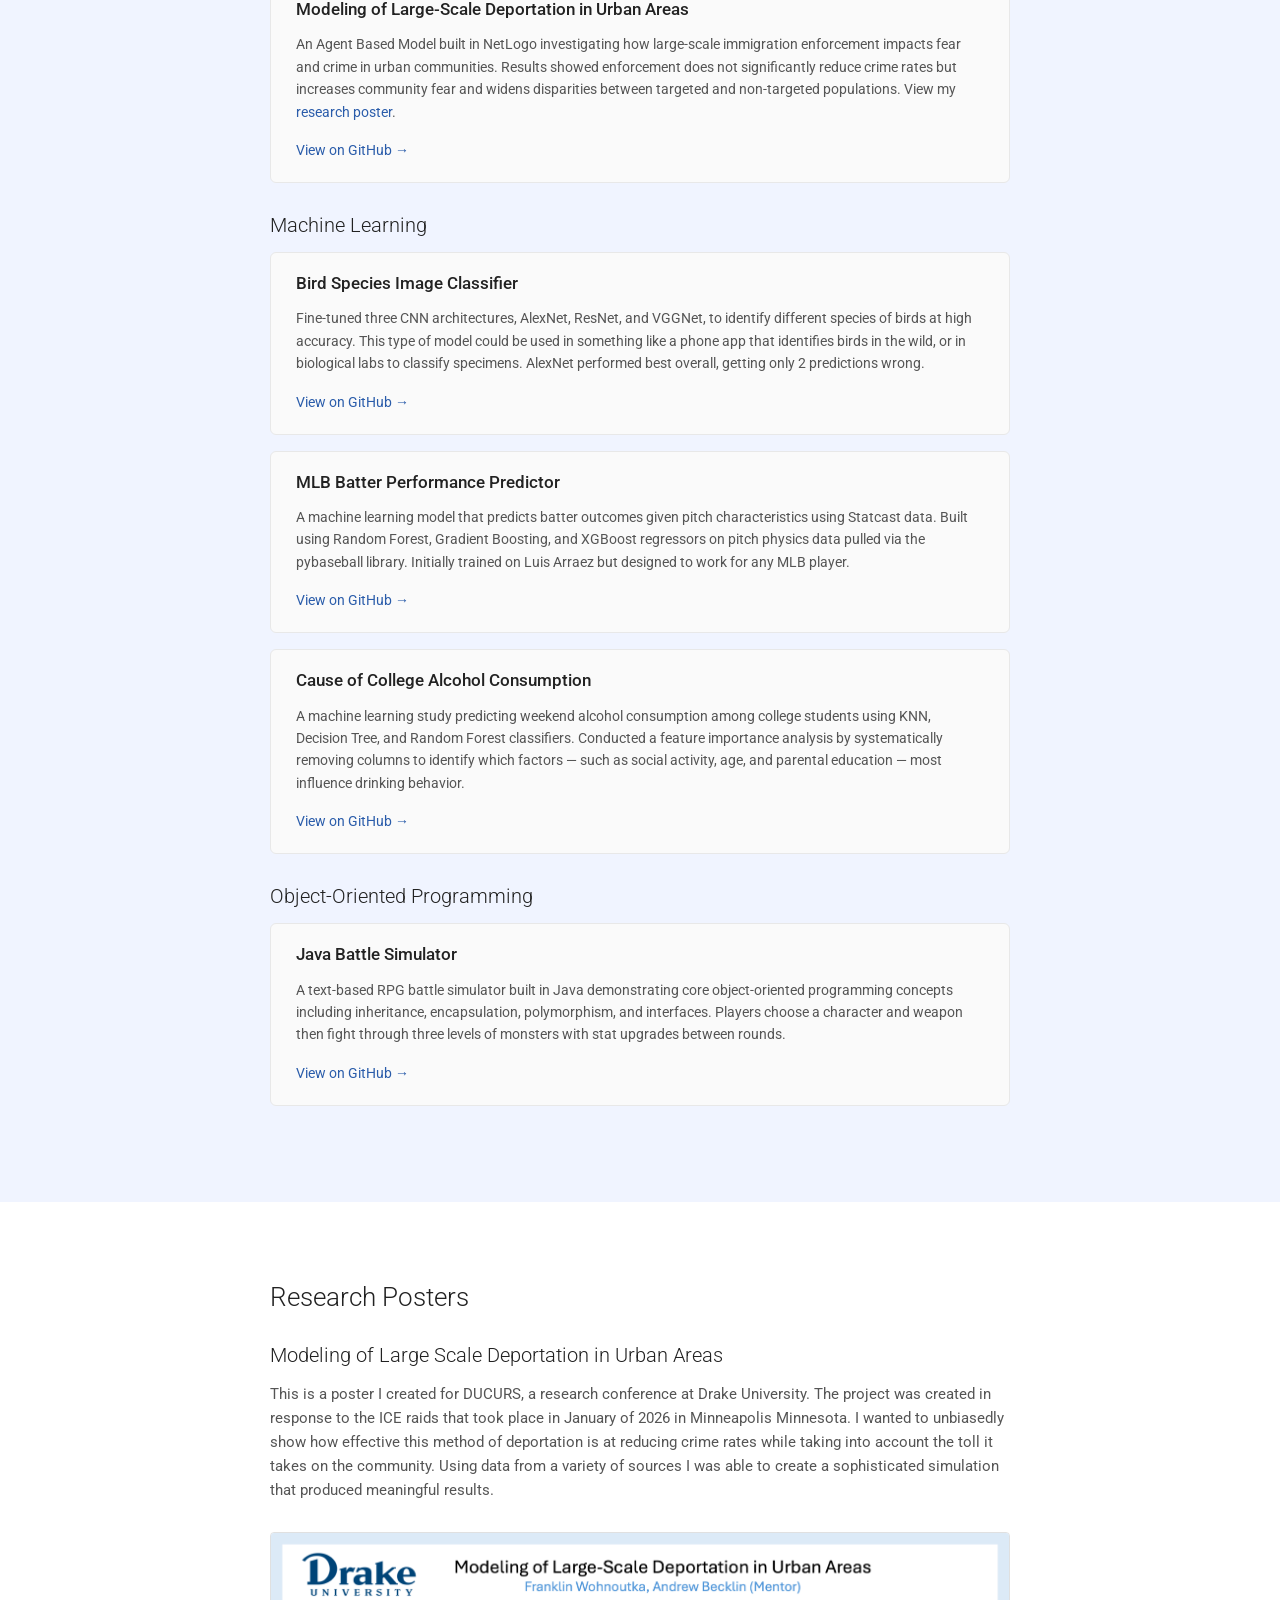
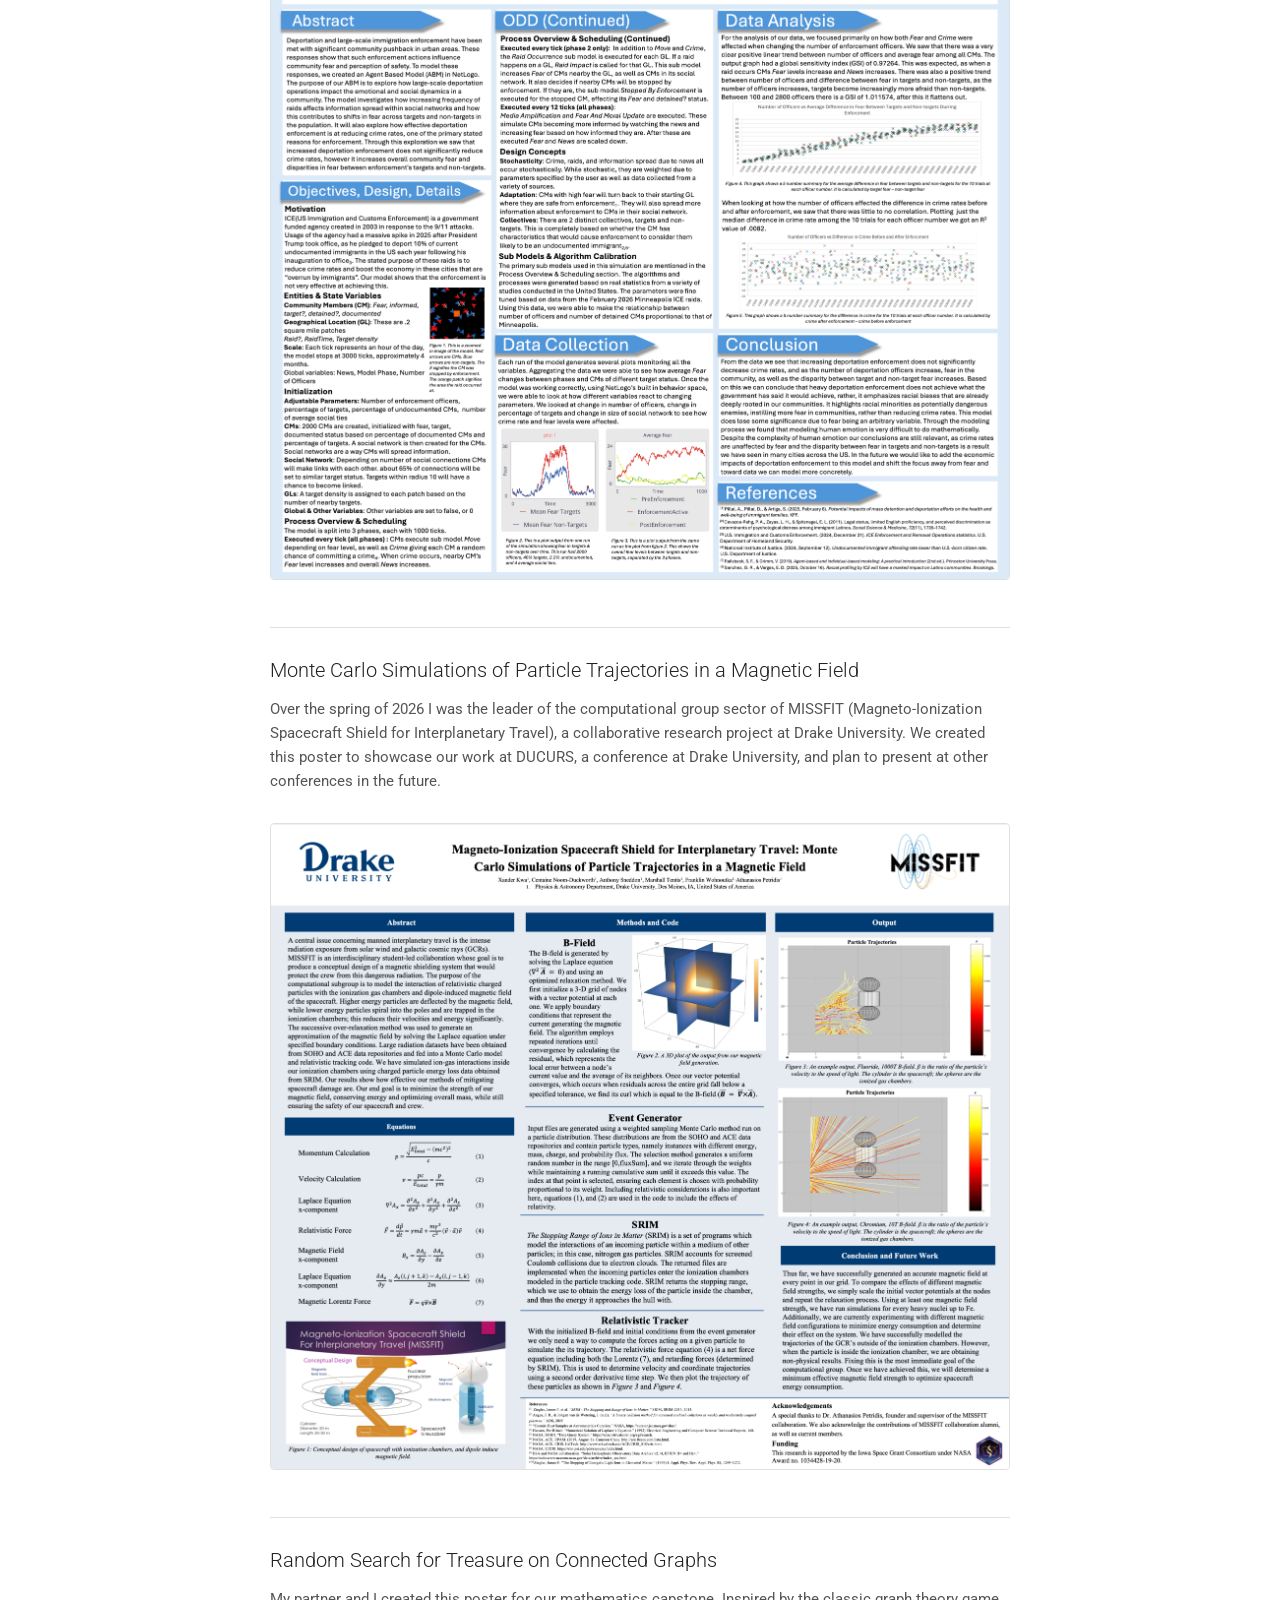
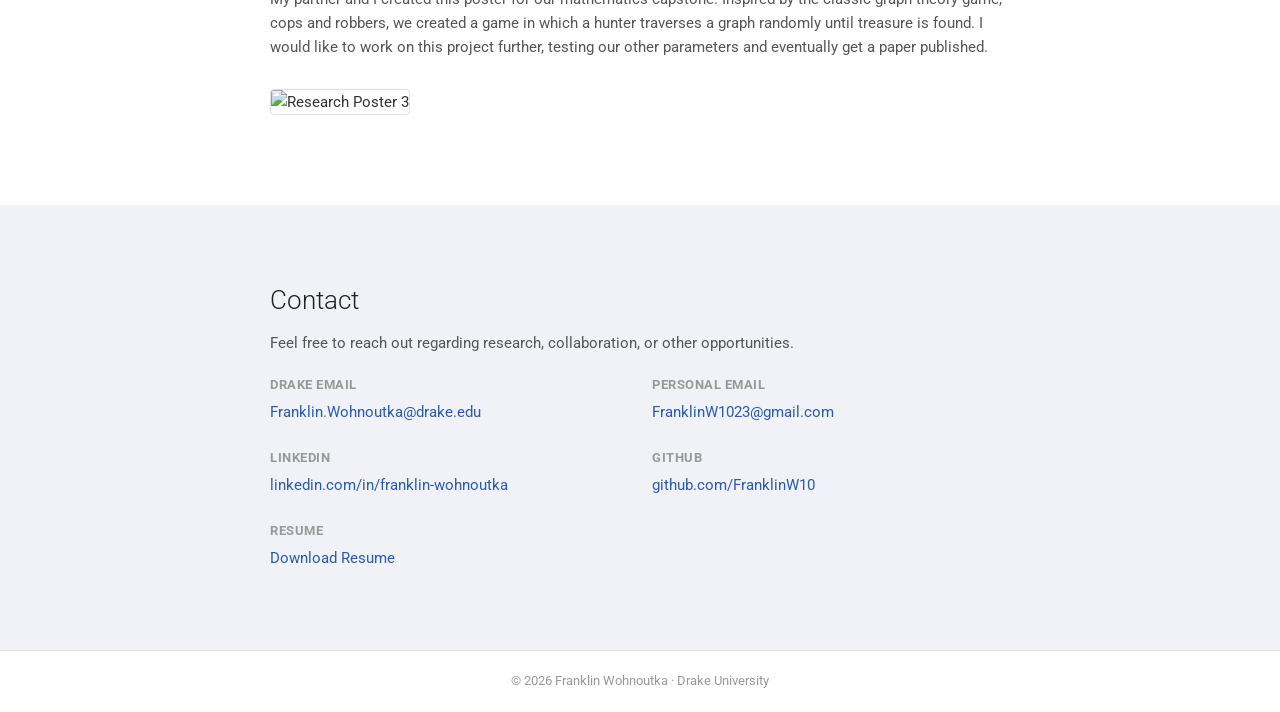
==== commit 3b6c9785: "Adding Tmages to bar" ====
--- a/index.html
+++ b/index.html
@@ -144,7 +144,7 @@
 
             <div class="project-strip">
               <img src="MISSFITOutput.png" alt="MISSFIT simulation" />
-              <img src="PostedHome.png" alt="Posted home screen" />
+              <img src="PostedAppStore.png" alt="Posted home screen" />
               <img src="NetLogoDeportationOutput.png" alt="ABM model" />
               <img src="ComputerVisionImage.png" alt="Computer Vision" />
             </div>
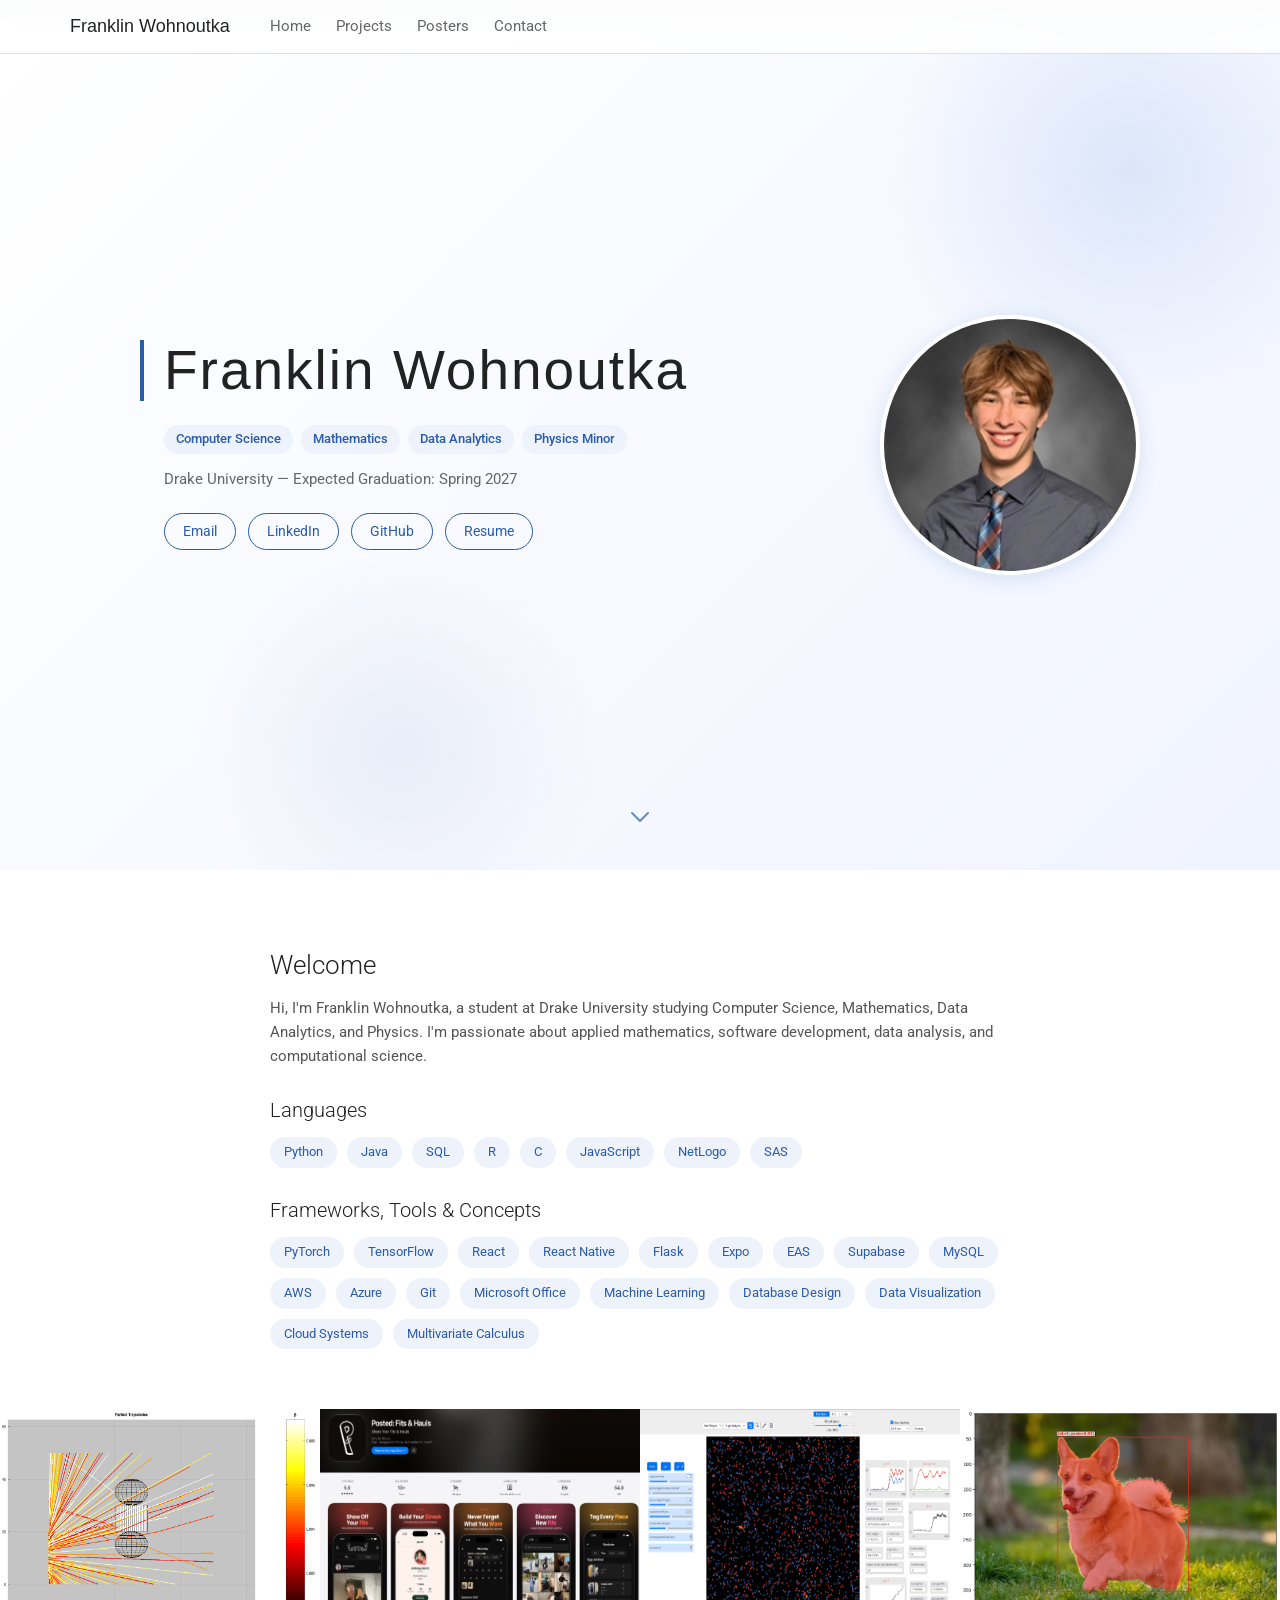
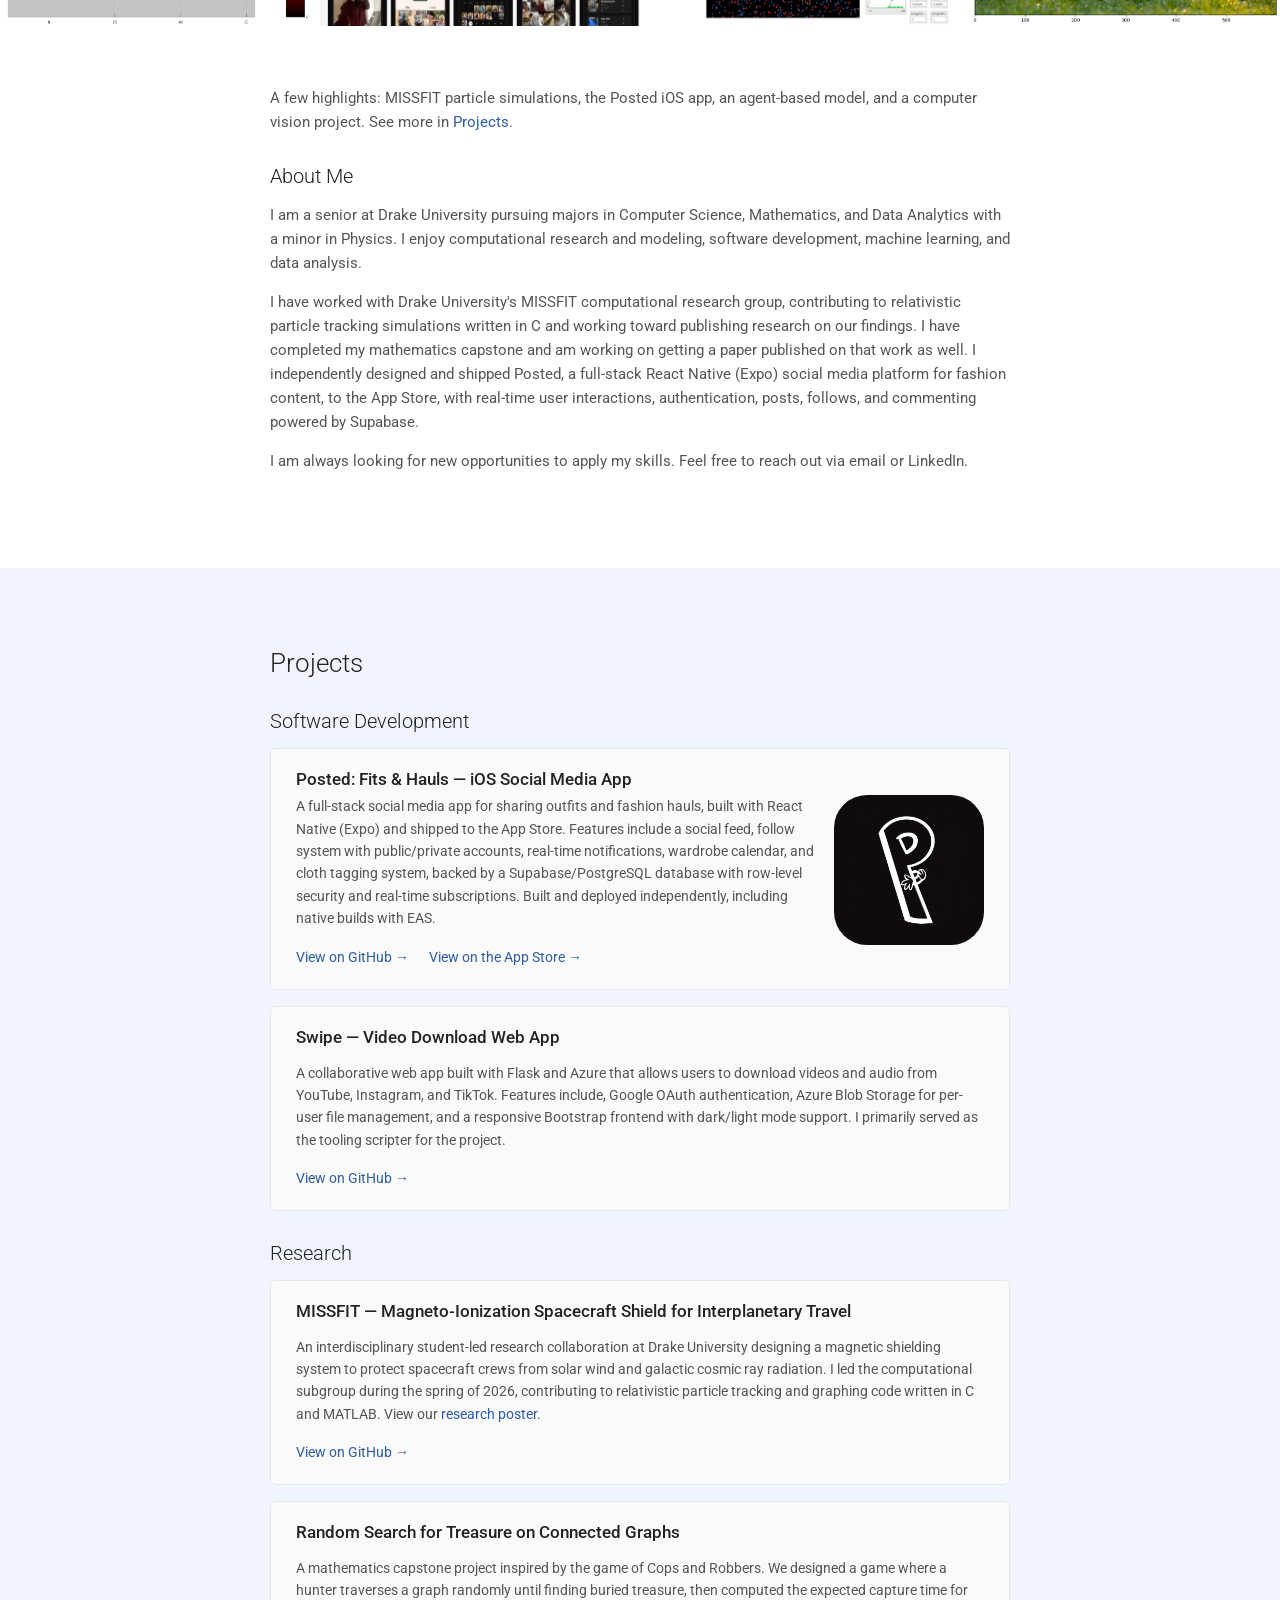
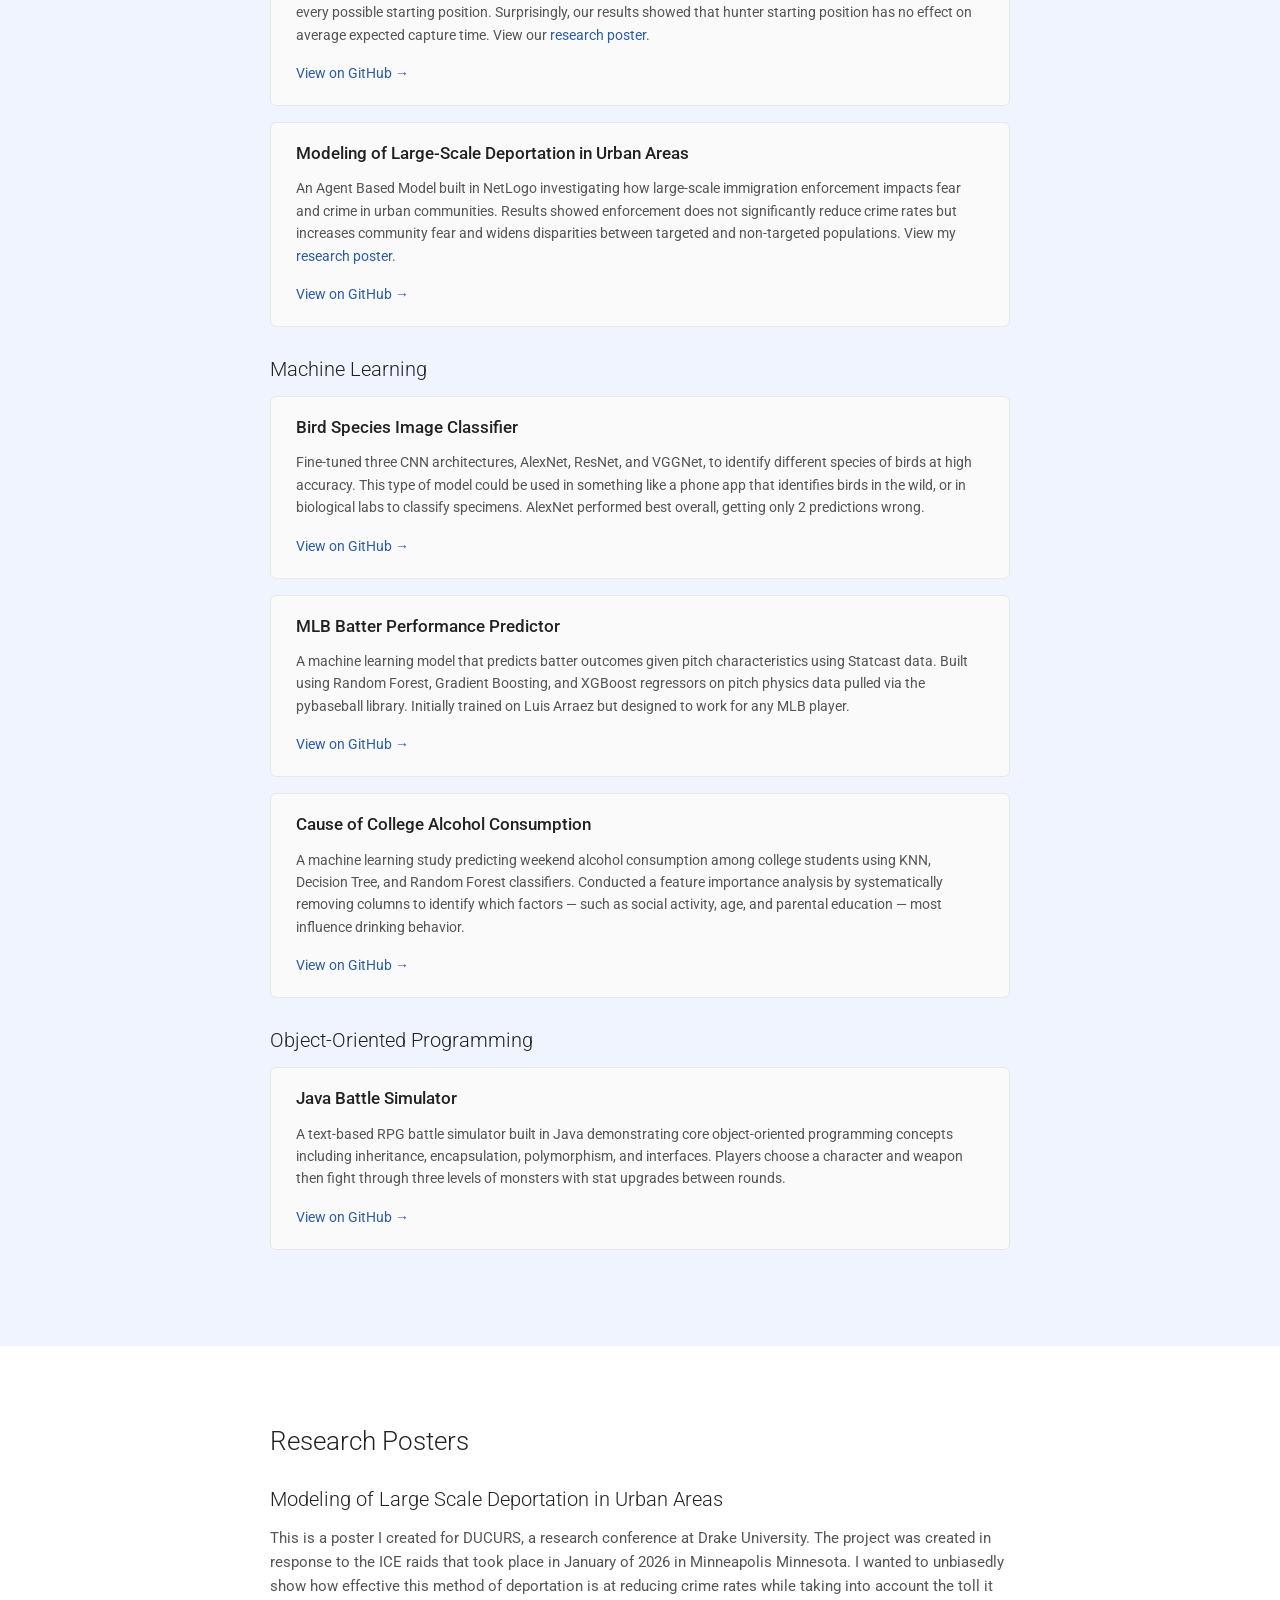
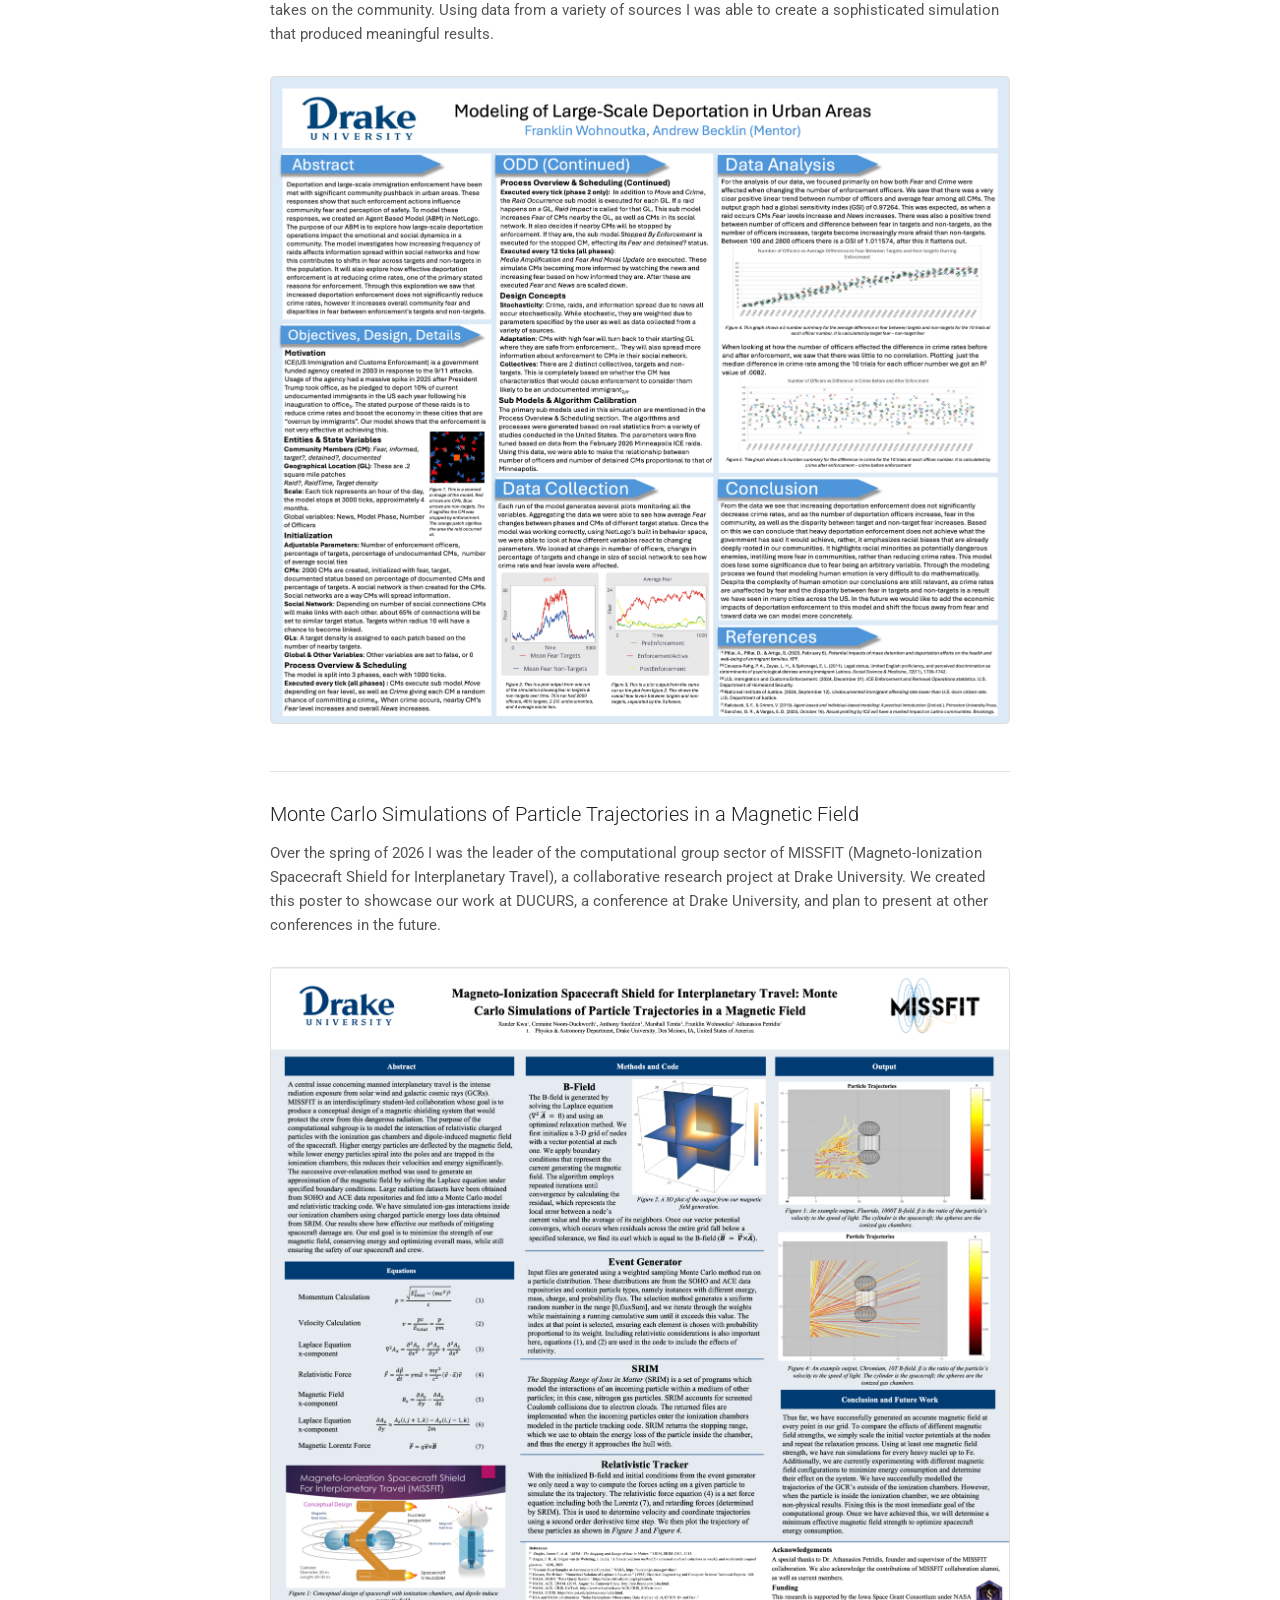
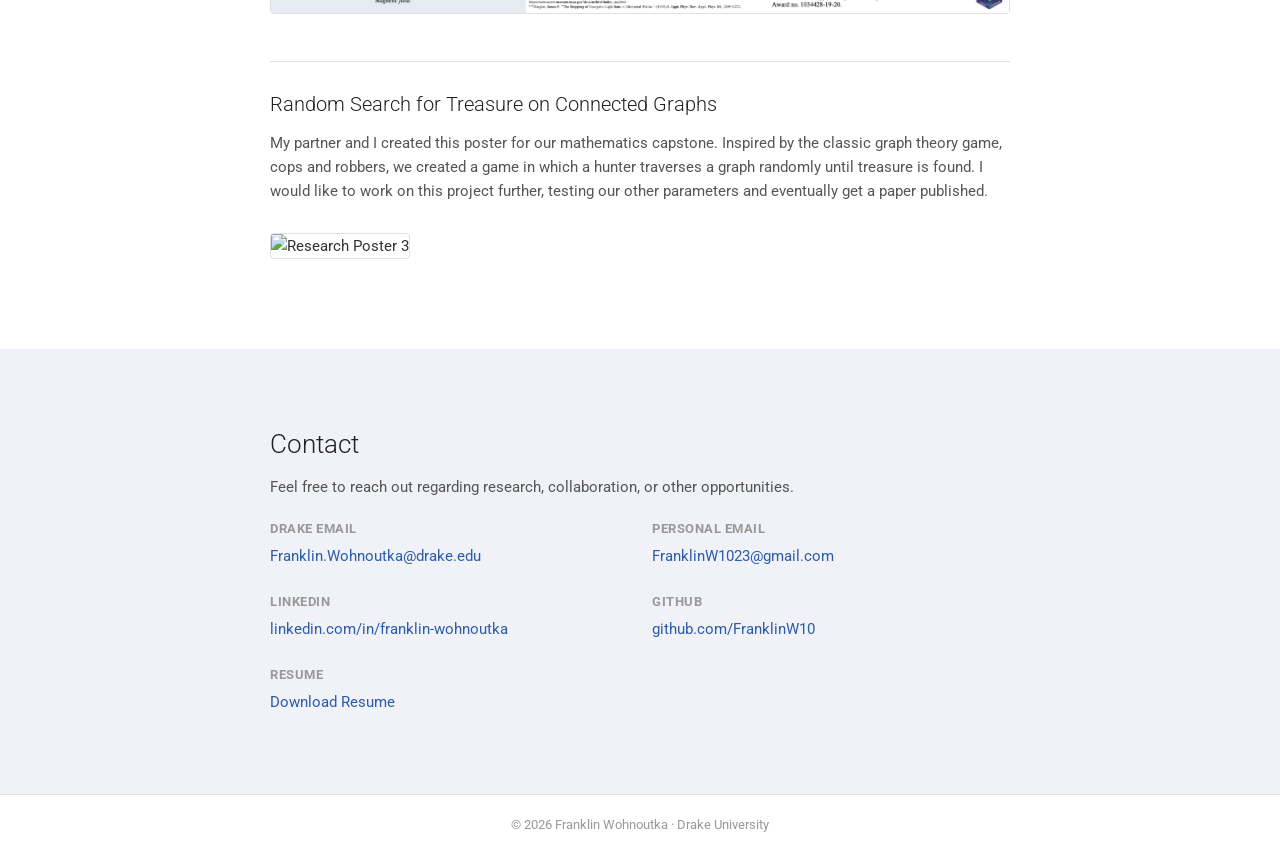
==== commit 70c73d17: "images subtitle" ====
--- a/index.html
+++ b/index.html
@@ -148,6 +148,12 @@
               <img src="NetLogoDeportationOutput.png" alt="ABM model" />
               <img src="ComputerVisionImage.png" alt="Computer Vision" />
             </div>
+            <p class="strip-caption">
+              A few highlights: MISSFIT particle simulations, the Posted iOS
+              app, an agent-based model, and a computer vision project. See more
+              in
+              <a href="#projects">Projects</a>.
+            </p>
 
             <h3>About Me</h3>
             <p>
--- a/style.css
+++ b/style.css
@@ -4,25 +4,47 @@
 *::after {
   box-sizing: border-box;
 }
-
+/*
 html {
   font-size: 62.5%;
   scroll-behavior: smooth;
 }
+
 .project-strip {
-  display: flex;
-  width: 100vw;
-  margin: 24px calc(50% - 50vw); /* breaks out of the centered container */
+  display: grid;
+  grid-template-columns: 1fr 1fr;
+  align-items: start;
+  gap: 12px;
+  width: min(90%, 1000px);
+  margin: 50px auto;
 }
 
 .project-strip img {
   display: block;
-  flex: 1 1 0; /* JS overrides flex-grow with each image's aspect ratio */
+  flex: none !important; 
+  width: 100%;
   min-width: 0;
-  height: auto; /* height follows from the width, so nothing is cropped */
-}
-
-/* Prevents a horizontal scrollbar caused by 100vw including the scrollbar width */
+  height: auto; 
+}
+*/
+
+html {
+  font-size: 62.5%;
+  scroll-behavior: smooth;
+}
+.project-strip {
+  display: flex;
+  width: 100vw;
+  margin: 60px calc(50% - 50vw);
+}
+
+.project-strip img {
+  display: block;
+  flex: 1 1 0;
+  min-width: 0;
+  height: auto;
+}
+
 html,
 body {
   overflow-x: clip;
@@ -31,14 +53,16 @@
 /* On phones: natural-size images in a row you can swipe through */
 @media (max-width: 600px) {
   .project-strip {
+    display: grid;
+    grid-template-columns: 1fr 1fr;
+    align-items: start;
     width: auto;
     margin: 24px 0;
-    overflow-x: auto;
   }
   .project-strip img {
-    flex: 0 0 auto !important;
-    height: 140px;
-    width: auto;
+    flex: none !important; /* neutralizes the JS-set flex-grow */
+    width: 100%;
+    height: auto;
   }
 }
 
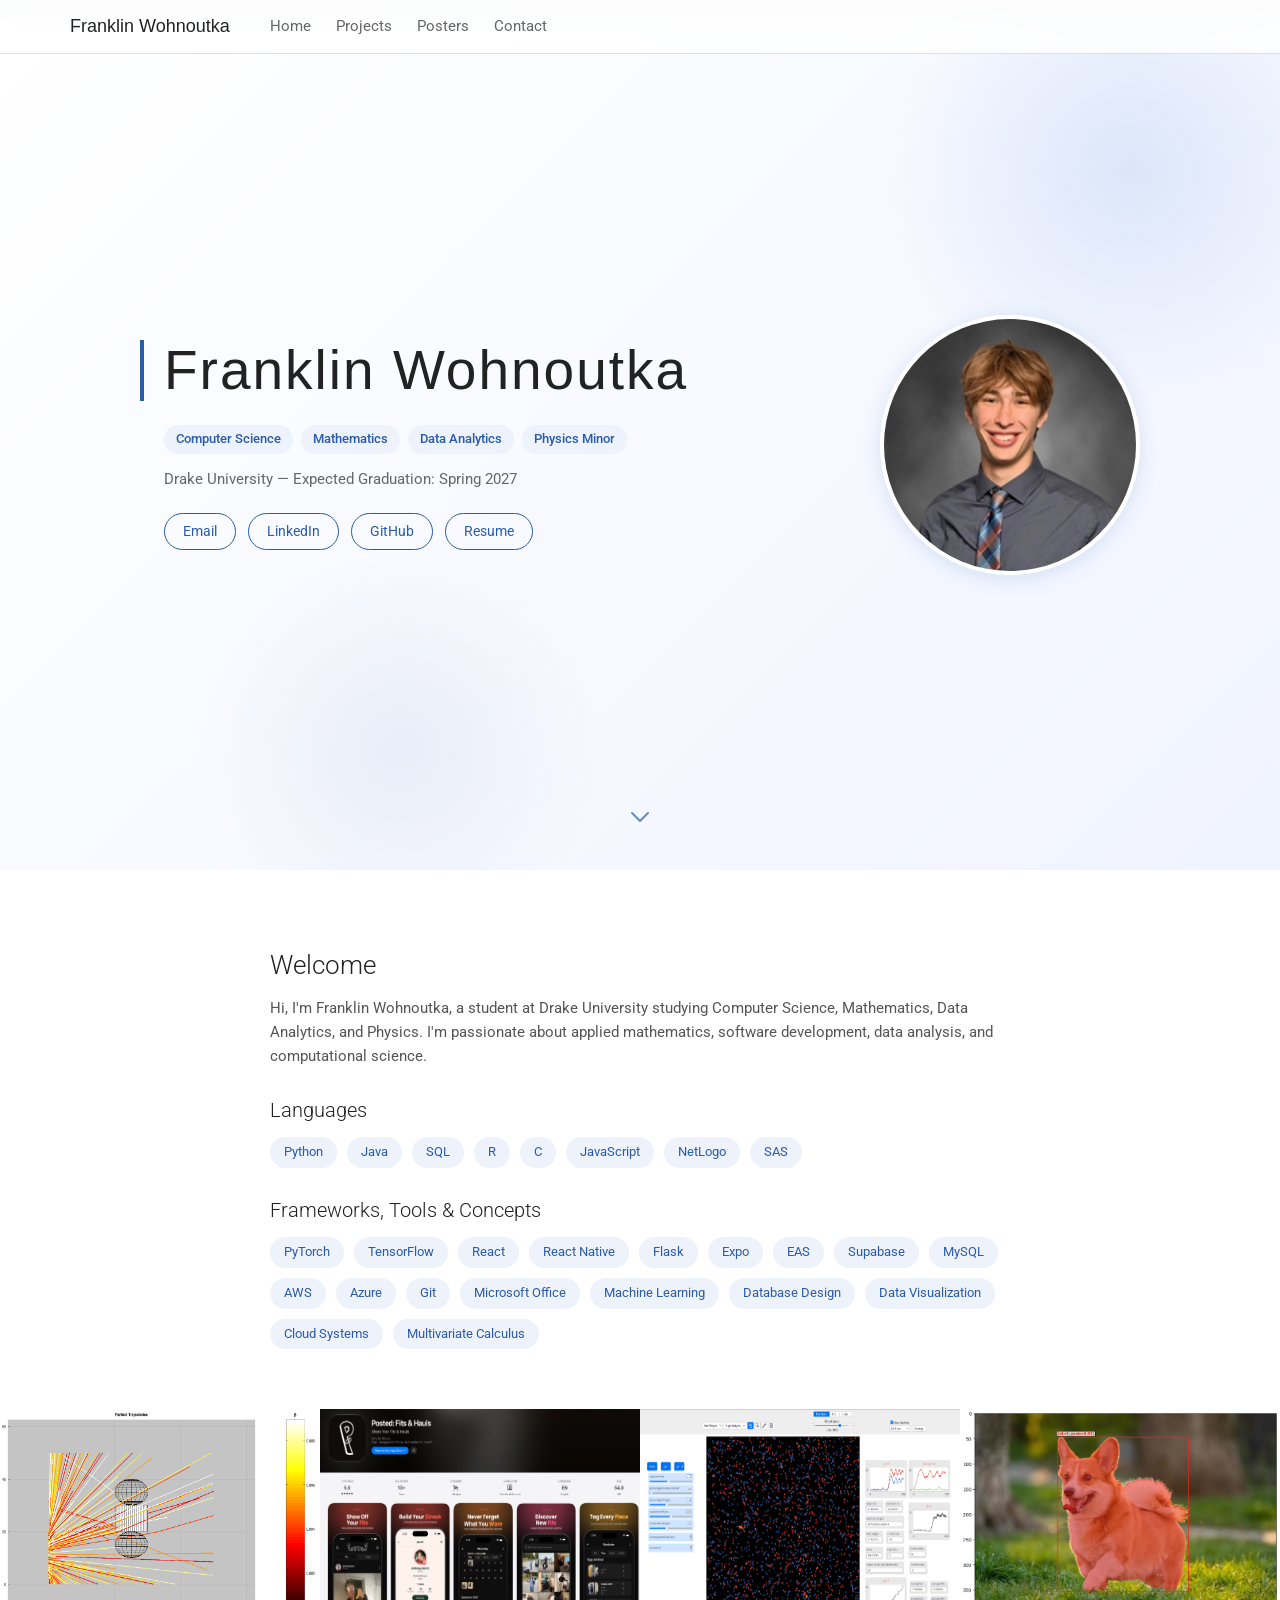
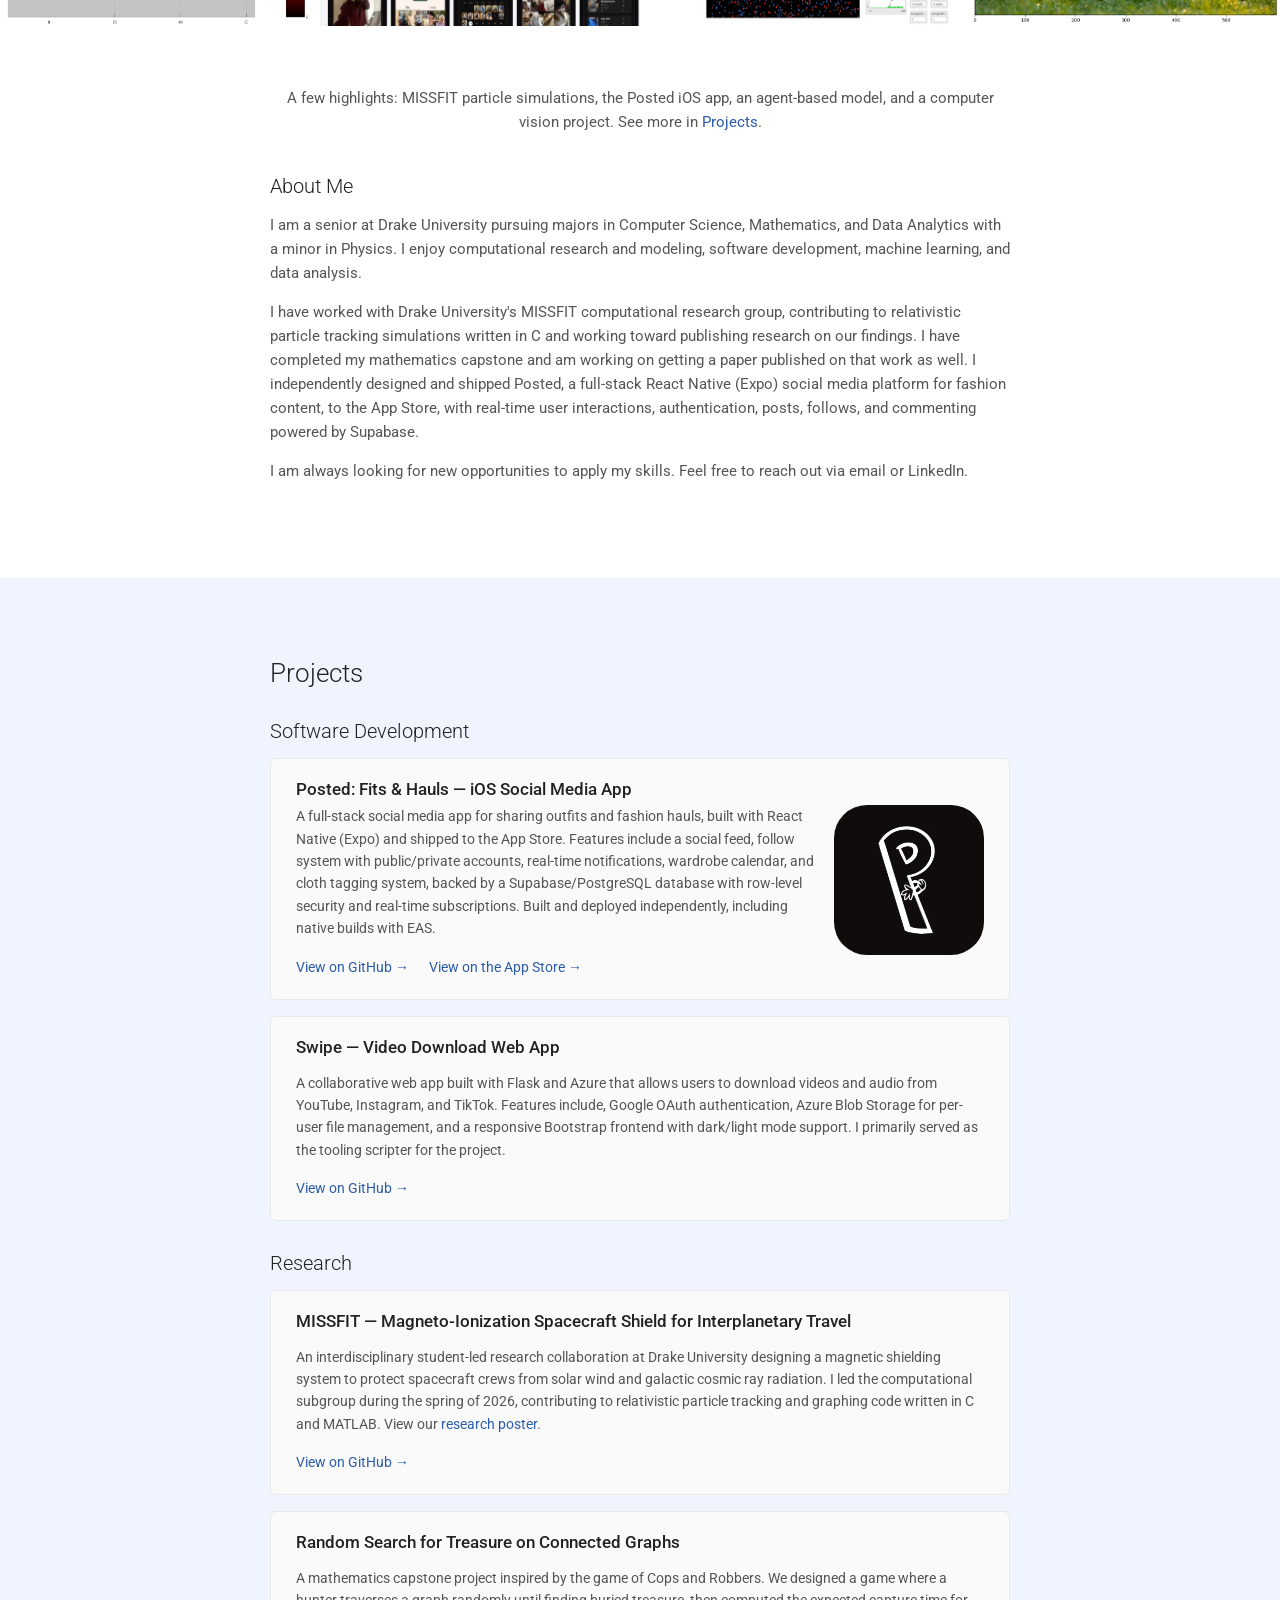
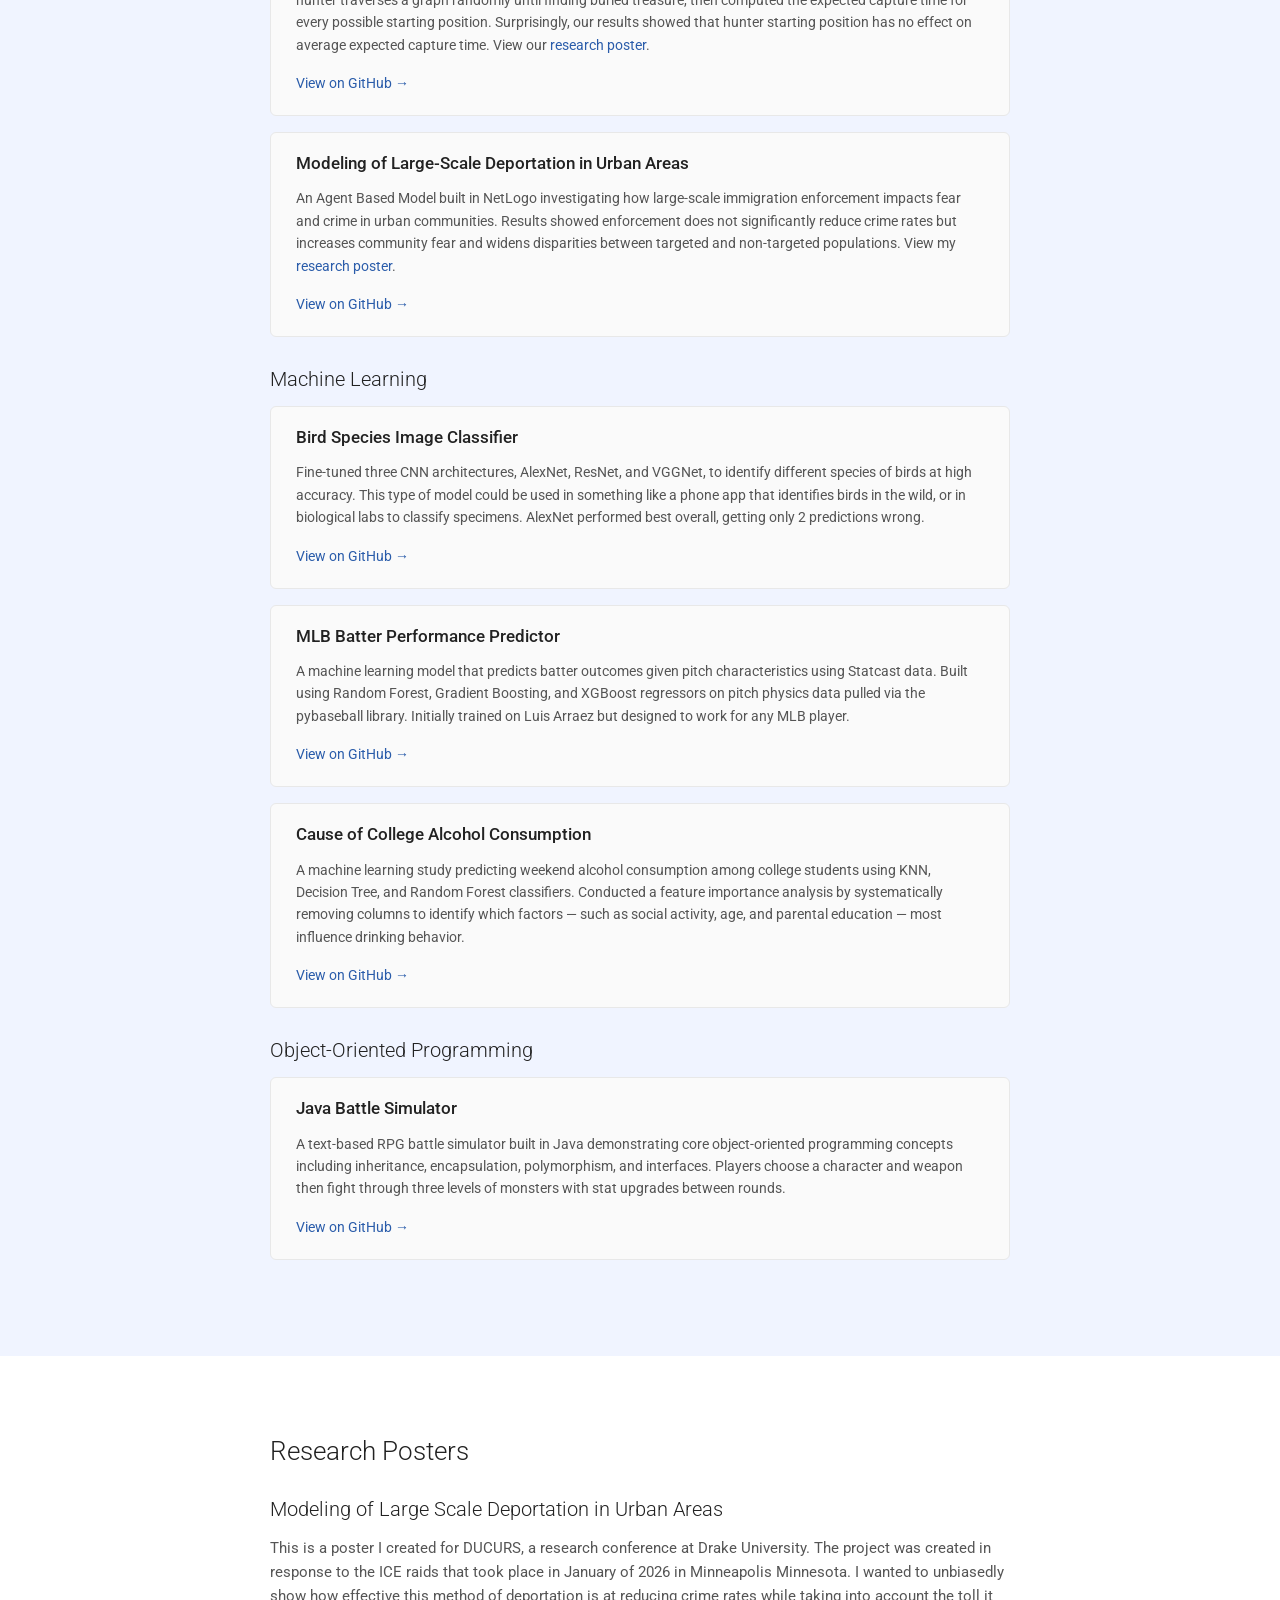
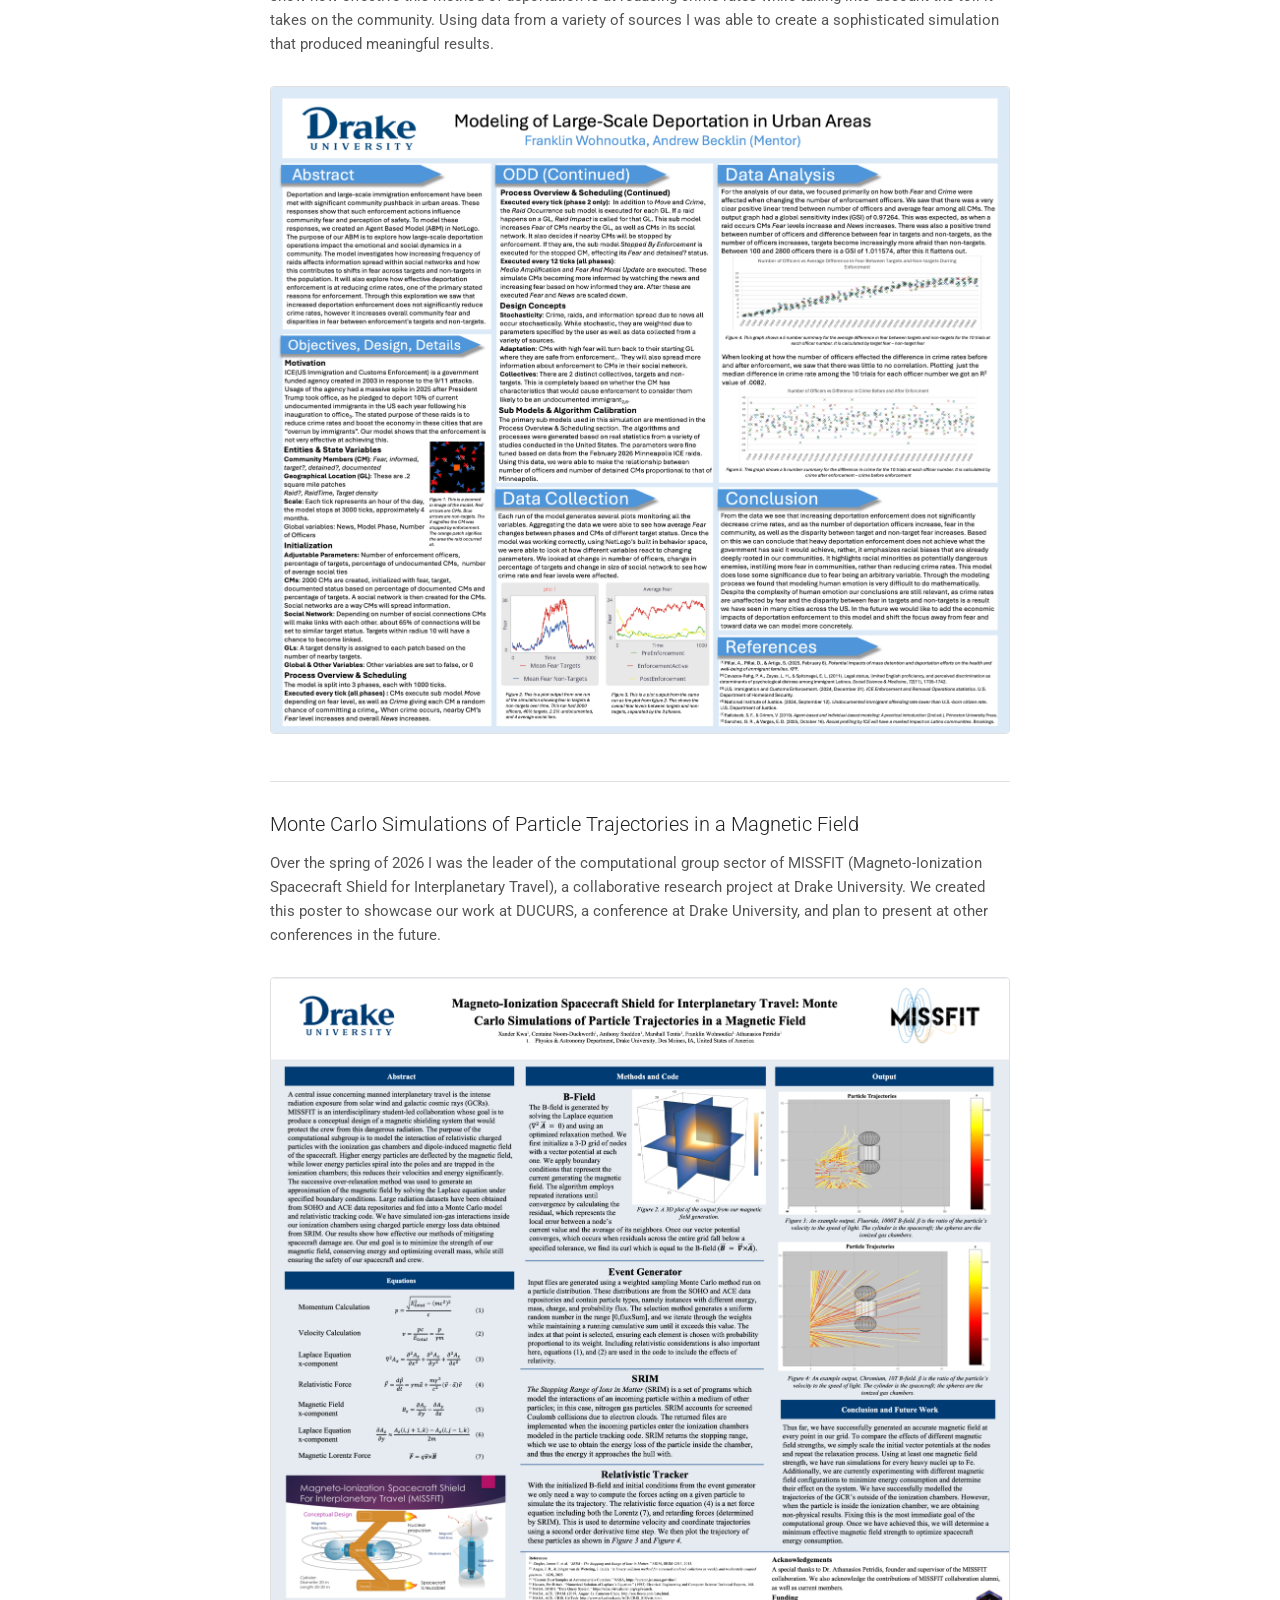
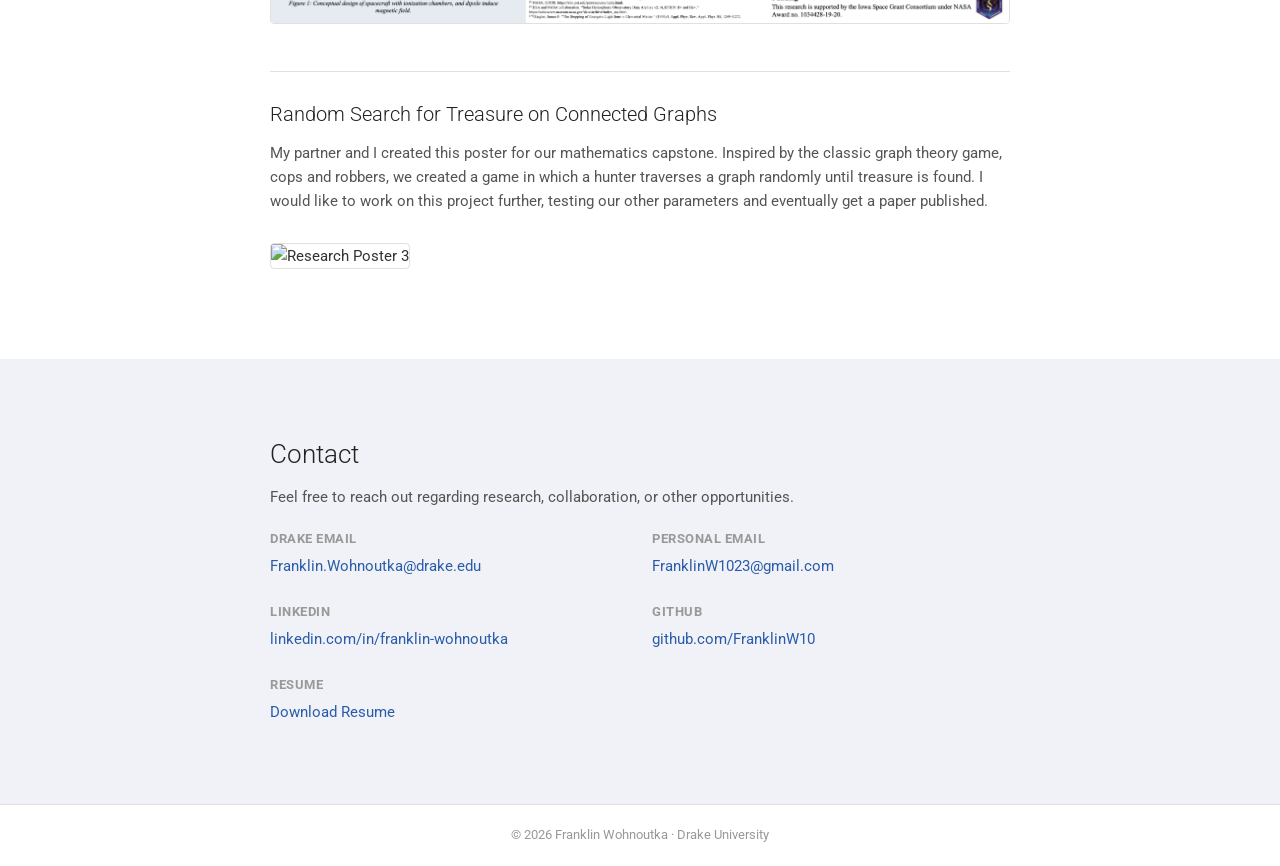
==== commit 545c640b: "images subtitle" ====
--- a/index.html
+++ b/index.html
@@ -148,6 +148,7 @@
               <img src="NetLogoDeportationOutput.png" alt="ABM model" />
               <img src="ComputerVisionImage.png" alt="Computer Vision" />
             </div>
+
             <p class="strip-caption">
               A few highlights: MISSFIT particle simulations, the Posted iOS
               app, an agent-based model, and a computer vision project. See more
--- a/style.css
+++ b/style.css
@@ -58,12 +58,17 @@
     align-items: start;
     width: auto;
     margin: 24px 0;
+    margin-bottom: -10px;
   }
   .project-strip img {
     flex: none !important; /* neutralizes the JS-set flex-grow */
     width: 100%;
     height: auto;
   }
+}
+.strip-caption {
+  text-align: center;
+  margin-bottom: 40px;
 }
 
 body {
